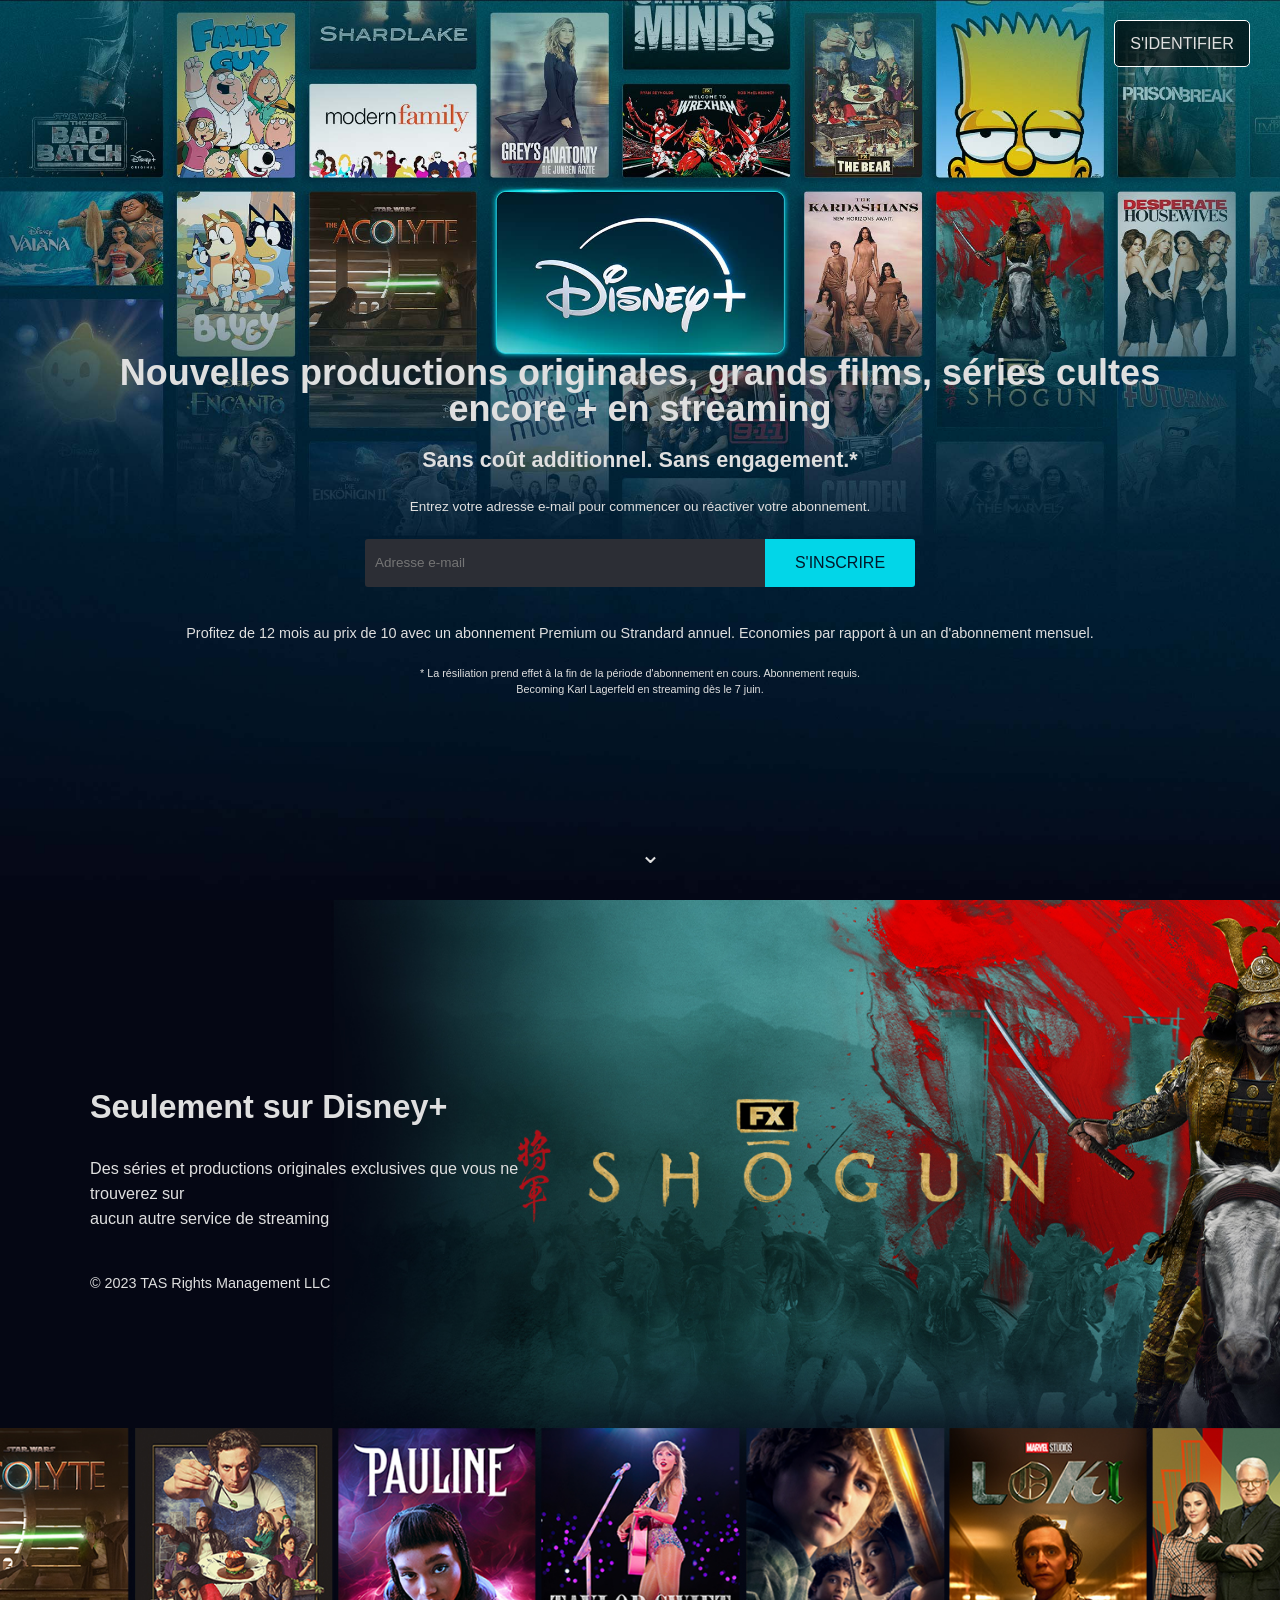
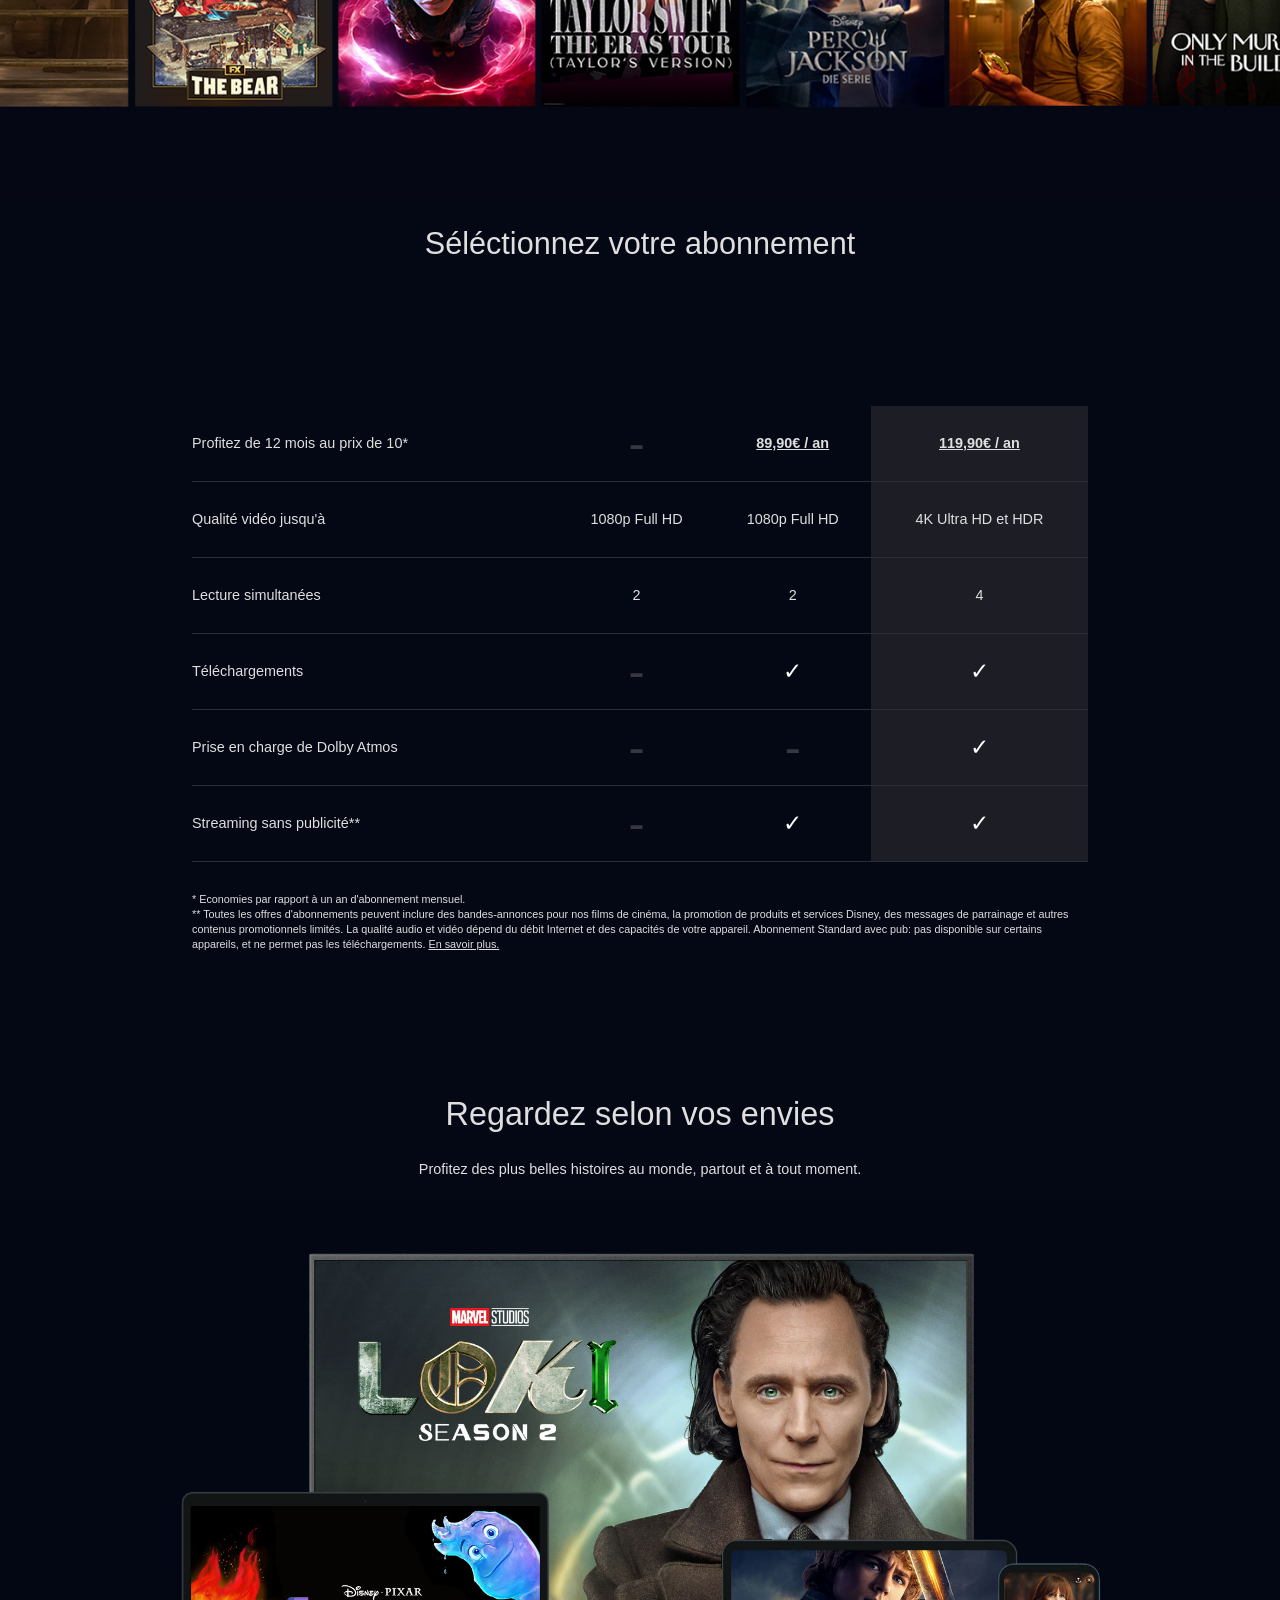
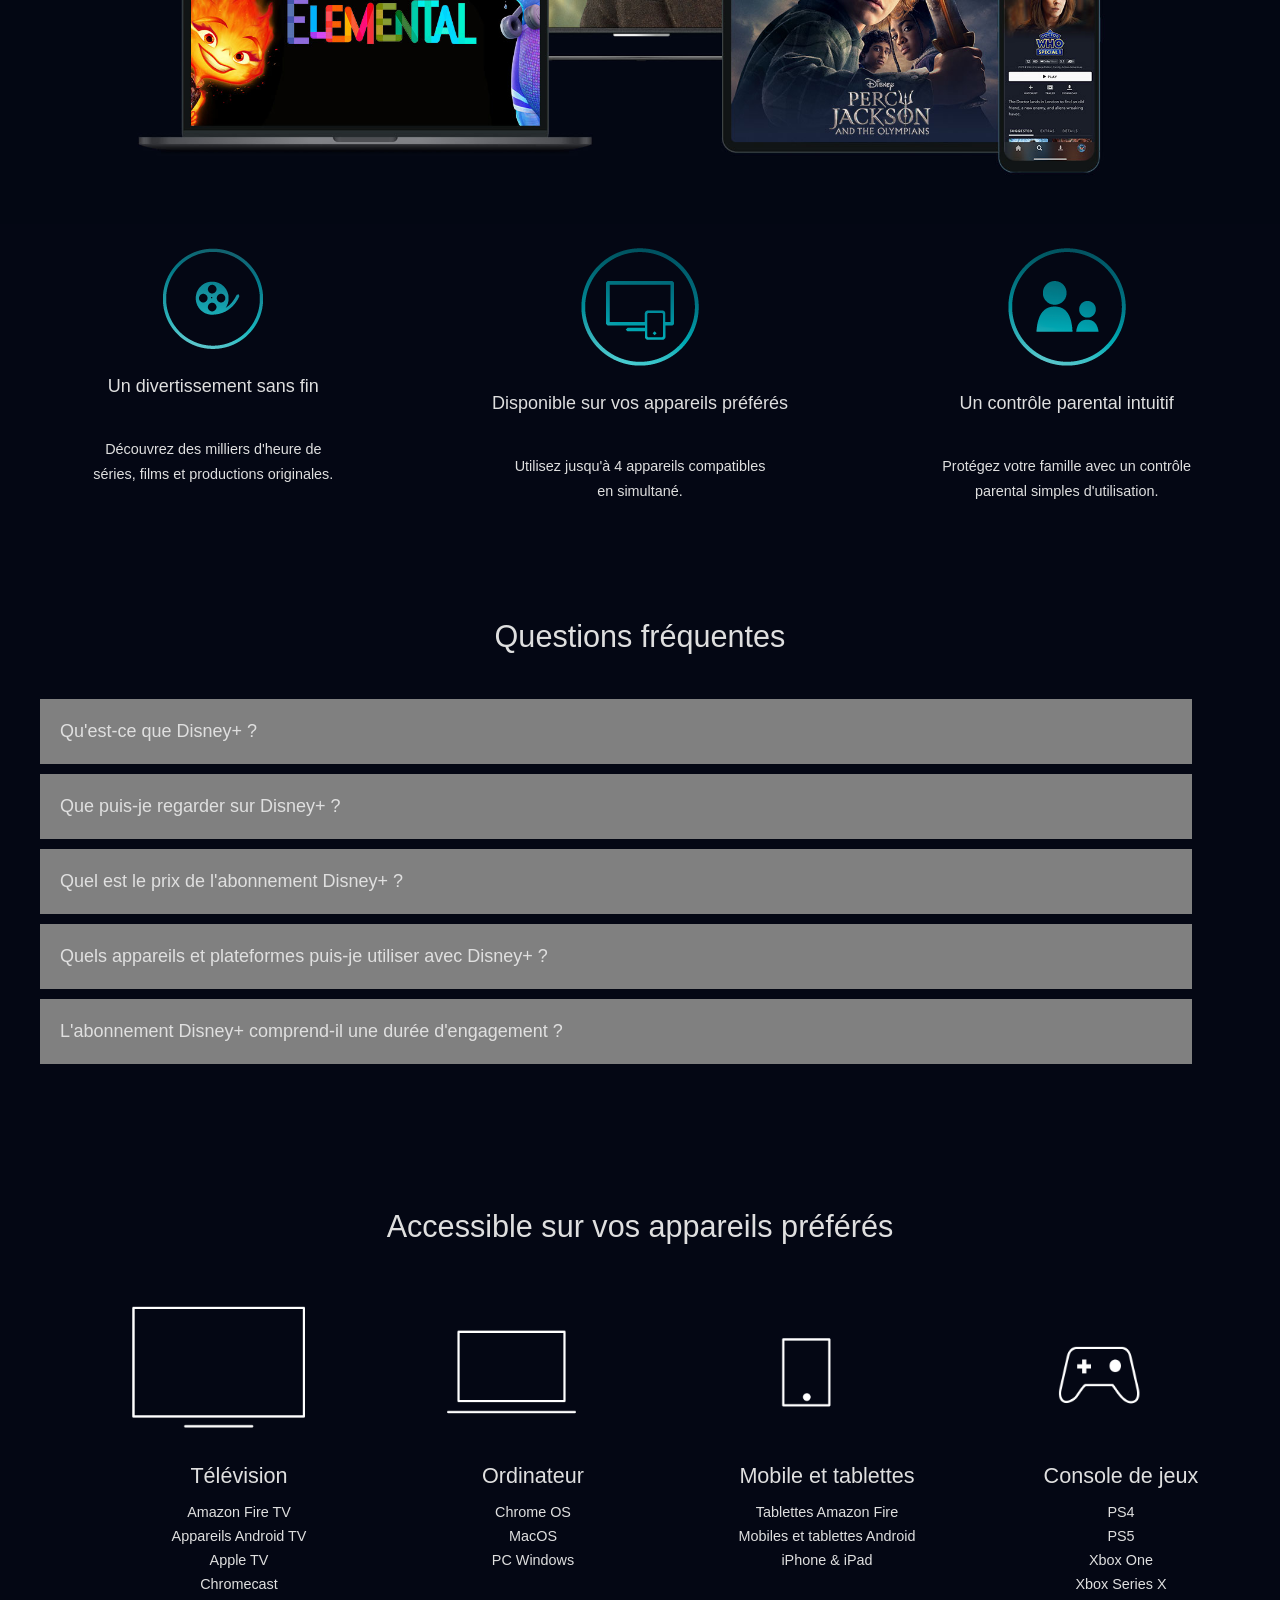
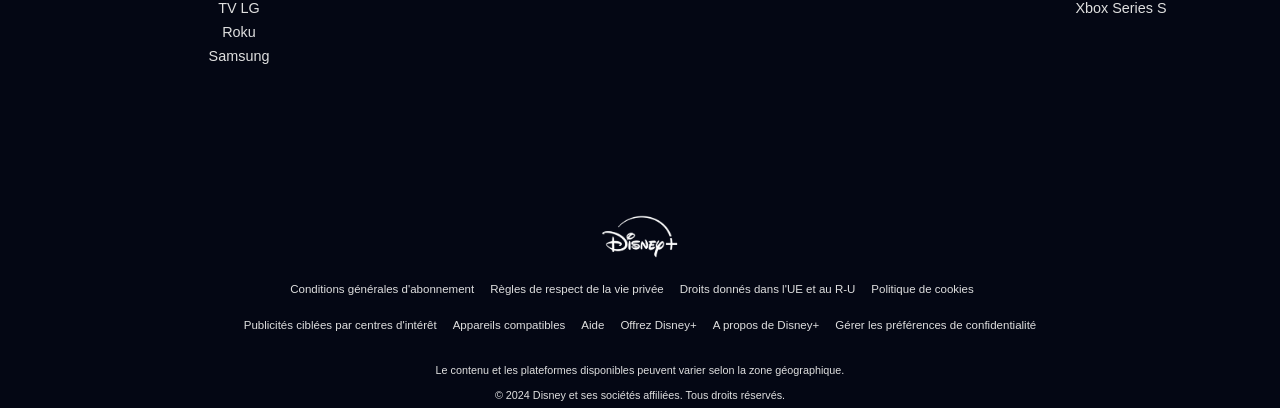
==== index.html @ 895b13a9 "fin de la page html et css , manque juste la faq" ====
<!DOCTYPE html>
<html lang="fr">

<head>
    <meta charset="UTF-8">
    <meta name="viewport" content="width=device-width, initial-scale=1.0">
    <link rel="stylesheet" href="./css/normalize.css">
    <link rel="stylesheet" href="./css/style.css">
    <link rel="icon" href="./img/favicon-v2.ico" type="image/x-icon">
    <title>Disney+</title>
</head>

<body>
    <section class="page_accueil">
        <header class="header_disney">
            <a href="https://www.disneyplus.com/identity/login/enter-email" class="btn_identification">S'IDENTIFIER</a>
        </header>
            <div class="texte_central">
                <h1>Nouvelles productions originales, grands films, séries cultes <br> encore + en streaming</h1>
                <p class="engagement">Sans coût additionnel. Sans engagement.*</p>
                <p class="instruction">Entrez votre adresse e-mail pour commencer ou réactiver votre abonnement.</p>
                <form class="formulaire">
                    <input type="email" name="champ_mail" id="id_mail" placeholder="Adresse e-mail" required>
                    <button type="submit" class="btn_incription">S'INSCRIRE</button>
                </form>
                <p class="offre">Profitez de 12 mois au prix de 10 avec un abonnement Premium ou Strandard annuel.
                    Economies
                    par
                    rapport à un an d'abonnement mensuel.</p>
                <div>
                    <p class="note_bas">* La résiliation prend effet à la fin de la période d'abonnement en cours.
                        Abonnement requis.</p>
                    <p class="note_bas">Becoming Karl Lagerfeld en streaming dès le 7 juin.</p>
                </div>
    
        <div class="fleche"><a href="#disney">⌄</a></div>
        </div>

    </section>

    <section class="section_disney" id="disney">
        <div class="div_disney">
            <h2>Seulement sur Disney+</h2>
            <p class="text_disney">Des séries et productions originales exclusives que vous ne trouverez sur <br>aucun autre
                service de
                streaming</p>
            <p class="copy">© 2023 TAS Rights Management LLC</p>
        </div>
    </section>
    <section class="abonnement">
        <div class="container_abonnement">
            <h3 class="titre_abonnement">Séléctionnez votre abonnement</h3>
            <div class="tableau_abonnement">
                <table>
                    <tbody>
                        <tr>
                            <th>Profitez de 12 mois au prix de 10*</th>
                            <td class="trait">-</td>
                            <td class="prix">89,90€ / an</td>
                            <td class="prix fin">119,90€ / an</td>
                        </tr>

                        <tr>
                            <th>Qualité vidéo jusqu'à</th>
                            <td>1080p Full HD</td>
                            <td>1080p Full HD</td>
                            <td class="fin">4K Ultra HD et HDR</td>
                        </tr>
                        <tr>
                            <th>Lecture simultanées</th>
                            <td>2</td>
                            <td>2</td>
                            <td class="fin">4</td>
                        </tr>
                        <tr>
                            <th>Téléchargements</th>
                            <td class="trait">-</td>
                            <td class="coche">✓</td>
                            <td class="coche fin">✓</td>
                        </tr>
                        <tr>
                            <th>Prise en charge de Dolby Atmos</th>
                            <td class="trait">-</td>
                            <td class="trait">-</td>
                            <td class="coche fin">✓</td>
                        </tr>
                        <tr>
                            <th>Streaming sans publicité**</th>
                            <td class="trait">-</td>
                            <td class="coche">✓</td>
                            <td class="coche fin">✓</td>
                        </tr>
                    </tbody>
                </table>
            </div>
            <div class="note_bas_tableau">
                <p>* Economies par rapport à un an d'abonnement mensuel.<br>** Toutes les offres d'abonnements peuvent inclure des bandes-annonces pour nos films de cinéma, la
                    promotion de produits et services Disney, des messages de parrainage et autres contenus
                    promotionnels limités. La qualité audio et vidéo dépend du débit Internet et des capacités de votre
                    appareil. Abonnement Standard avec pub: pas disponible sur certains appareils, et ne permet pas les
                    téléchargements. <a
                        href="https://help.disneyplus.com/?utm_source=disneyplus&utm_medium=web&utm_campaign=EMEA-comp-chart&utm_content=home-page">En
                        savoir plus.</a></p>
            </div>
        </div>
    </section>
    <section class="pub">
        <h2>Regardez selon vos envies</h2>
        <p>Profitez des plus belles histoires au monde, partout et à tout moment.</p>
        <div class="image_pub"><img src="./img/original.jpeg" alt="Photo Loki"></div>
        <div class="benef_ligne">
            <div class="benef_item">
                <img src="./img/logo-bobine-film.png" alt="logo bobine de film">
                <h3>Un divertissement sans fin</h3>
                <p>Découvrez des milliers d'heure de séries, films et productions originales.</p>
            </div>
            <div class="benef_item">
                <img src="./img/logo-ecran-couleur.png" alt="logo ecran">
                <h3>Disponible sur vos appareils préférés</h3>
                <p>Utilisez jusqu'à 4 appareils compatibles en simultané.</p>
            </div>
            <div class="benef_item">
                <img src="./img/original_9.png" alt="Logo contrôle parental">
                <h3>Un contrôle parental intuitif</h3>
                <p>Protégez votre famille avec un contrôle parental simples d'utilisation.</p>
            </div>
        </div>
    </section>
    <section class="faq">
        <h3>Questions fréquentes</h3>
        <div class="contenu_faq">
            <div>
                <p>Qu'est-ce que Disney+ ?</p>
            </div>
            <div>
                <p>Que puis-je regarder sur Disney+ ?</p>
            </div>
            <div>
                <p>Quel est le prix de l'abonnement Disney+ ?</p>
            </div>
            <div>
                <p>Quels appareils et plateformes puis-je utiliser avec Disney+ ?</p>
            </div>
            <div>
                <p>L'abonnement Disney+ comprend-il une durée d'engagement ?</p>
            </div>
        </div>
    </section>
    <section class="appareil">
        <h3>Accessible sur vos appareils préférés</h3>
        <div class="appareil_container">
            <div class="appareil_item">
                <img src="./img/logo-television.png" alt="Télévision" class="appareil_icon">
                <h3>Télévision</h3>
                <ul>
                    <li>Amazon Fire TV</li>
                    <li>Appareils Android TV</li>
                    <li>Apple TV</li>
                    <li>Chromecast</li>
                    <li>TV LG</li>
                    <li>Roku</li>
                    <li>Samsung</li>
                </ul>
            </div>
            <div class="appareil_item">
                <img src="./img/logo-ecran-ordinateur.png" alt="Ordinateur" class="appareil_icon">
                <h3>Ordinateur</h3>
                <ul>
                    <li>Chrome OS</li>
                    <li>MacOS</li>
                    <li>PC Windows</li>
                </ul>
            </div>
            <div class="appareil_item">
                <img src="./img/logo-tablet.png" alt="Mobile" class="appareil_icon">
                <h3>Mobile et tablettes</h3>
                <ul>
                    <li>Tablettes Amazon Fire</li>
                    <li>Mobiles et tablettes Android</li>
                    <li>iPhone & iPad</li>
                </ul>
            </div>
            <div class="appareil_item">
                <img src="./img/logo-manette.png" alt="Console" class="appareil_icon">
                <h3>Console de jeux</h3>
                <ul>
                    <li>PS4</li>
                    <li>PS5</li>
                    <li>Xbox One</li>
                    <li>Xbox Series X</li>
                    <li>Xbox Series S</li>
                </ul>
            </div>
        </div>
    </section>
    <footer>
        <div class="footer_container">
            <div class="footer_logo">
                <img src="./img/grand-logo-disney-plus.png" alt="logo Disney+" class="logo_disney_bas">
            </div>
            <div class="footer_liens">
                <ul>
                    <li> <a href="https://www.disneyplus.com/fr-fr/legal/conditions-g%C3%A9n%C3%A9rales-d'abonnement">Conditions
                            générales d'abonnement</a></li>
                    <li> <a href="https://www.disneyplus.com/fr-fr/legal/r%C3%A8gles-de-respect-de-la-vie-priv%C3%A9e">Règles
                            de respect de la vie privée</a></li>
                    <li>
                        <a href="https://www.disneyplus.com/fr-fr/legal/droits-donn%C3%A9es-dans-l'ue-et-au-r-u">Droits
                            donnés dans l'UE et au R-U </a>
                    </li>
                    <li> <a href="https://www.disneyplus.com/fr-fr/legal/politique-de-cookies">Politique de cookies</a>
                    </li>
                    <li></li>
                </ul>
                <ul>
                    <li><a href="#">Publicités ciblées par centres d'intérêt</a></li>
                    <li><a
                            href="https://help.disneyplus.com/article/disneyplus-devices-supported/?utm_source=disneyplus&utm_medium=web&utm_campaign=unauthenticated-site-footer&utm_content=supported-devices">Appareils
                            compatibles</a></li>
                    <li> <a
                            href="https://help.disneyplus.com/?utm_source=disneyplus&utm_medium=web&utm_campaign=unauthenticated-site-footer&utm_content=home-page">Aide</a>
                    </li>
                    <li> <a href="https://www.disneyplus.com/fr-fr/welcome/gift-subscription">Offrez Disney+</a></li>
                    <li><a
                            href="https://help.disneyplus.com/article/disneyplus-introduction?utm_source=disneyplus&utm_medium=web&utm_campaign=unauthenticated-site-footer&utm_content=introduction">A
                            propos de Disney+</a></li>
                    <li><a href="https://www.disneyplus.com/fr-fr">Gérer les préférences de confidentialité</a></li>
                </ul>
            </div>
            <div class="copyright">
                <p>Le contenu et les plateformes disponibles peuvent varier selon la zone géographique.</p>
                <p>© 2024 Disney et ses sociétés affiliées. Tous droits réservés.</p>
            </div>
        </div>
    </footer>
</body>

</html>
---- css/style.css ----
* {
  font-family: Inspire, sans-serif;
  font-style: normal;
  font-weight: 400;
  color: rgb(223, 223, 223);
  font-size: 18px;
  line-height: 25px;
  
}
*, *::before, *::after {
  box-sizing: border-box;
}

html,
body {
  width: 100%;
  overflow-x: hidden;
}

body {
  background-color: #040714 ;
  margin: 0;
}

.header_disney {
  display: flex;
  justify-content: flex-end;
  padding: 20px 30px;
}
#id_mail {
  padding: 10px;
  height: 48px;
  width: 400px;
  border: none;
  border-radius: 3px 0 0 3px;
  font-size: 0.75em;
  background-color: #2c2e35;
  margin: 0;
}

.btn_identification {
  text-decoration: none;
  background-color: #040404ac;
  display: inline-block;
  padding: 10px 15px;
  border: 1px solid white;
  border-radius: 5px;
  font-size: 0.9em;
}

.page_accueil {
  background-image: url(../img/original_2.jpeg);
  background-size: cover;
  background-repeat: no-repeat;
  background-position: center;
  min-height: 100vh;
  position: relative;
  background-color: rgba(0, 0, 0, 0.4);
  display: flex;
  flex-direction: column;
}

.texte_central {
  display: flex;
  flex-direction: column;
  justify-content: center;
  align-items: center;
  text-align: center;
  padding: 0 20px;
  margin-top: 70px;
  flex: 1;
  
}
.texte_central h1 {
  font-size: 2em;
  font-weight: 600;
  line-height: 1em;
  margin: 0;
}
.engagement {
  font-size: 1.2em;
  margin-top: 20px;
  font-weight: 600;
}
.instruction {
  font-size: 0.75em;
  font-weight: 200;
  margin: 0;
  padding: 0;
}

.formulaire {
  display: flex;
  flex-direction: row;
  gap: 0;
  justify-content: center;
  align-items: stretch;
  flex-wrap: nowrap;
  width: min(92%, 640px);
  margin: 20px auto;

}
#id_mail {
  padding: 10px;
  height: 48px;
  width: 100%;
  max-width: 400px;
  min-width: 0;
  flex: 1 1 auto;
  border: none;
  border-radius: 3px 0 0 3px;
  font-size: 0.75em;
  background-color: #2c2e35;
  margin: 0;
}

.btn_incription {
  background-color: #02d6e8;
  border: none;
  font-size: 16px;
  color: #02172a;
  padding: 8px 30px;
  white-space: nowrap;
  font-weight: 450;
  border-radius: 0 3px 3px 0;
  margin: 0;
  cursor: pointer;
}

@media (max-width: 768px) {
  .formulaire {
    flex-direction: column;
    gap: 10px;
    width: min(92%, 460px);
  }

  #id_mail {
    max-width: none;
    box-sizing: border-box;
    border-radius: 3px;
    height: auto;
  }

  .btn_incription {
    width: 100%;
    border-radius: 3px;
    padding: 10px 16px;
  }
}

.offre{
    font-size: 0.8em;
    font-weight: 200;
}

.note_bas{
    font-size: 0.6em;
    line-height: 0.4em;
    font-weight: 100;
}

.fleche{
  position: absolute;
  left: 50%;
  bottom: 30px;
}



.fleche a{
    font-size: 1.4em;
    text-decoration: none;
}

.fleche:hover {
    animation: bounce 3s infinite;
}
@keyframes bounce {
  0%, 100% {
    transform: translateY(0);
  }
  50% {
    transform: translateY(10px);
  }
}

.section_disney {
  background-image: url(../img/original_4.jpeg);
  background-size: cover;
  background-repeat: no-repeat;
  background-position: center;
  min-height: 100vh;
  position: relative;
  display: flex;
  align-items: center;
}
.section_disney h2 {
  text-align: left;
  margin: 0;
  font-size: 1.8em;
  line-height: 1.1;
  font-weight: bold;
  margin-bottom: 30px;
}
.text_disney {
  font-size: 0.9em;
  font-weight: 100;
  margin: 0;
  padding: 0;
}
.copy {
  font-size: 0.8em;
  font-weight: 100;
  margin-top: 40px;
}
.div_disney {
  max-width: 600px;
  padding: 0 50px;
  transform: translate(40px, -150px);

}

.titre_abonnement {
  text-align: center;
  font-size: 1.7em;
  margin-bottom: 150px;
}

table, td {
  border-bottom: 1px solid #2c2e35;
  border-collapse: collapse;
  
  text-align: center;
  font-weight: 200;
  font-size: 0.8em;
  margin: 0 auto;
  
}
th{
  border-bottom: 1px solid #2c2e35;
  border-collapse: collapse;
  font-weight: 200;
  font-size: 0.8em;
  text-align: left;
  
}

table, tbody, td, th{
  padding: 25px 0px;
}

table{
  width: 70%;
}
.fin{
  background-color: #292a2ea9;
}
.prix{
  font-weight: bold;
  text-decoration: underline;
}

.trait{
  font-size: 2.7em;
  color: #37383f;
}
.coche{
  font-size: 1.3em;
  color: #ffffff;
}

.note_bas_tableau{
  text-align: left;
  width: 70%;
  margin: 0 auto;
  margin-bottom: 150px;
  
}
.note_bas_tableau p{
  font-size: 0.6em;
  font-weight: 100;
  line-height: 1.4em;
  margin: 0;
  padding: 0;
  margin-top: 30px;
}
.note_bas_tableau p + p {
  margin-top: 8px;
}
.note_bas_tableau p a {
  font-size: 1em;
  line-height: inherit;
  font-weight: inherit;
}


.pub{
  align-items: center;
  text-align: center;
  margin-bottom: 100px;
}
.pub h2{
  font-size: 1.8em;
  margin-bottom: 10px;
}
.pub p{
  font-size: 0.8em;
  font-weight: 100;
  margin: 0;
  padding: 20px;
}
.image_pub {
  display: flex;
  justify-content: center;
  align-items: center;
}

.image_pub img {
  margin: 0 auto;
  height: auto;
  width: 100%;
  max-width: 1300px;
}

.benef_ligne {
  display: flex;
  flex-direction: row;
  justify-content: space-around;
  align-items: flex-start;
  flex-wrap: wrap;
  height: auto;
  padding-top: 24px;

}
.benef_item {
  text-align: center;
  width: 300px;
}

.faq{
  margin-bottom: 150px;
}

.faq h3 {
  text-align: center;
  font-size: 1.7em;
  font-weight: 400;
  margin-bottom: 50px;
}

.contenu_faq p{
  background-color: Grey;
  padding: 20px;
  margin : 0 0 10px 40px;
  width: 90%;
}

.appareil{
  margin-bottom: 150px;
}

.appareil  h3{
  text-align: center;
  font-size: 1.7em;
  font-weight: 400;
  margin-bottom: 50px;
}

.appareil ul {
  list-style: none;
  margin: 0;
  padding: 0;
  width: 100%;
}

.appareil li {
  text-align: center;
  font-size: 0.8em;
  margin-left: 80px;
  margin-bottom: -5px;
  font-weight: 100;
  
}

.appareil_item {
  display: flex;
  flex-direction: column;
  align-items: center;
  text-align: center;
}

.appareil_item h3 {
  text-align: center;
  margin-left: 80px;
  margin-bottom: 12px;
  margin-top: 0;
  font-size: 1.2em;
}

.appareil_item ul {
  width: auto;
  margin: 0 auto;
  display: flex;
  flex-direction: column;
  align-items: center;
  gap: 4px;
}

.appareil_container {
  display: grid;
  grid-template-columns: repeat(auto-fit, minmax(220px, 1fr));
  gap: 24px;
  width: 90%;
  max-width: 1200px;
  margin: 0 auto;
}

.appareil_icon {
  width: clamp(250px, 24vw, 370px);
  height: auto;
  margin: 0 auto 20px;
}






.logo_disney_bas {
  width: 120px;
}

.footer_logo {
  text-align: center;
}

.footer_logo img {
  width: 80px;
}
.footer_liens ul {
  list-style: none;
  display: flex;
  flex-wrap: nowrap;
  justify-content: center;
  gap: 16px;
  margin: 10px auto;
  padding: 0;
  
}

.footer_liens li , .footer_liens a {
  font-size: 0.8em;
  font-weight: 100;
}

.footer_liens a {
  text-decoration: none;
}

.copyright{
  margin-top: 20px;
}

.copyright p{
  text-align: center;
  font-size: 0.6em;
  font-weight: 100;
  margin: 0;
  
}

@media (min-width: 769px) and (max-width: 1024px) {
  .footer_liens ul {
    flex-wrap: wrap;
    overflow-x: hidden;
    justify-content: center;
  }

  .footer_liens li {
    white-space: normal;
  }
}








@media (max-width: 768px) {
  .appareil_container {
    grid-template-columns: repeat(2, minmax(0, 1fr));
  }

  .appareil_icon {
    width: clamp(140px, 28vw, 210px);
  }

  .appareil li, .appareil_item h3  {
    margin-left: 0px;
  }

  .footer_liens ul {
    flex-wrap: wrap;
    overflow-x: hidden;
    justify-content: center;
  }

  .footer_liens li {
    white-space: normal;
  }
}
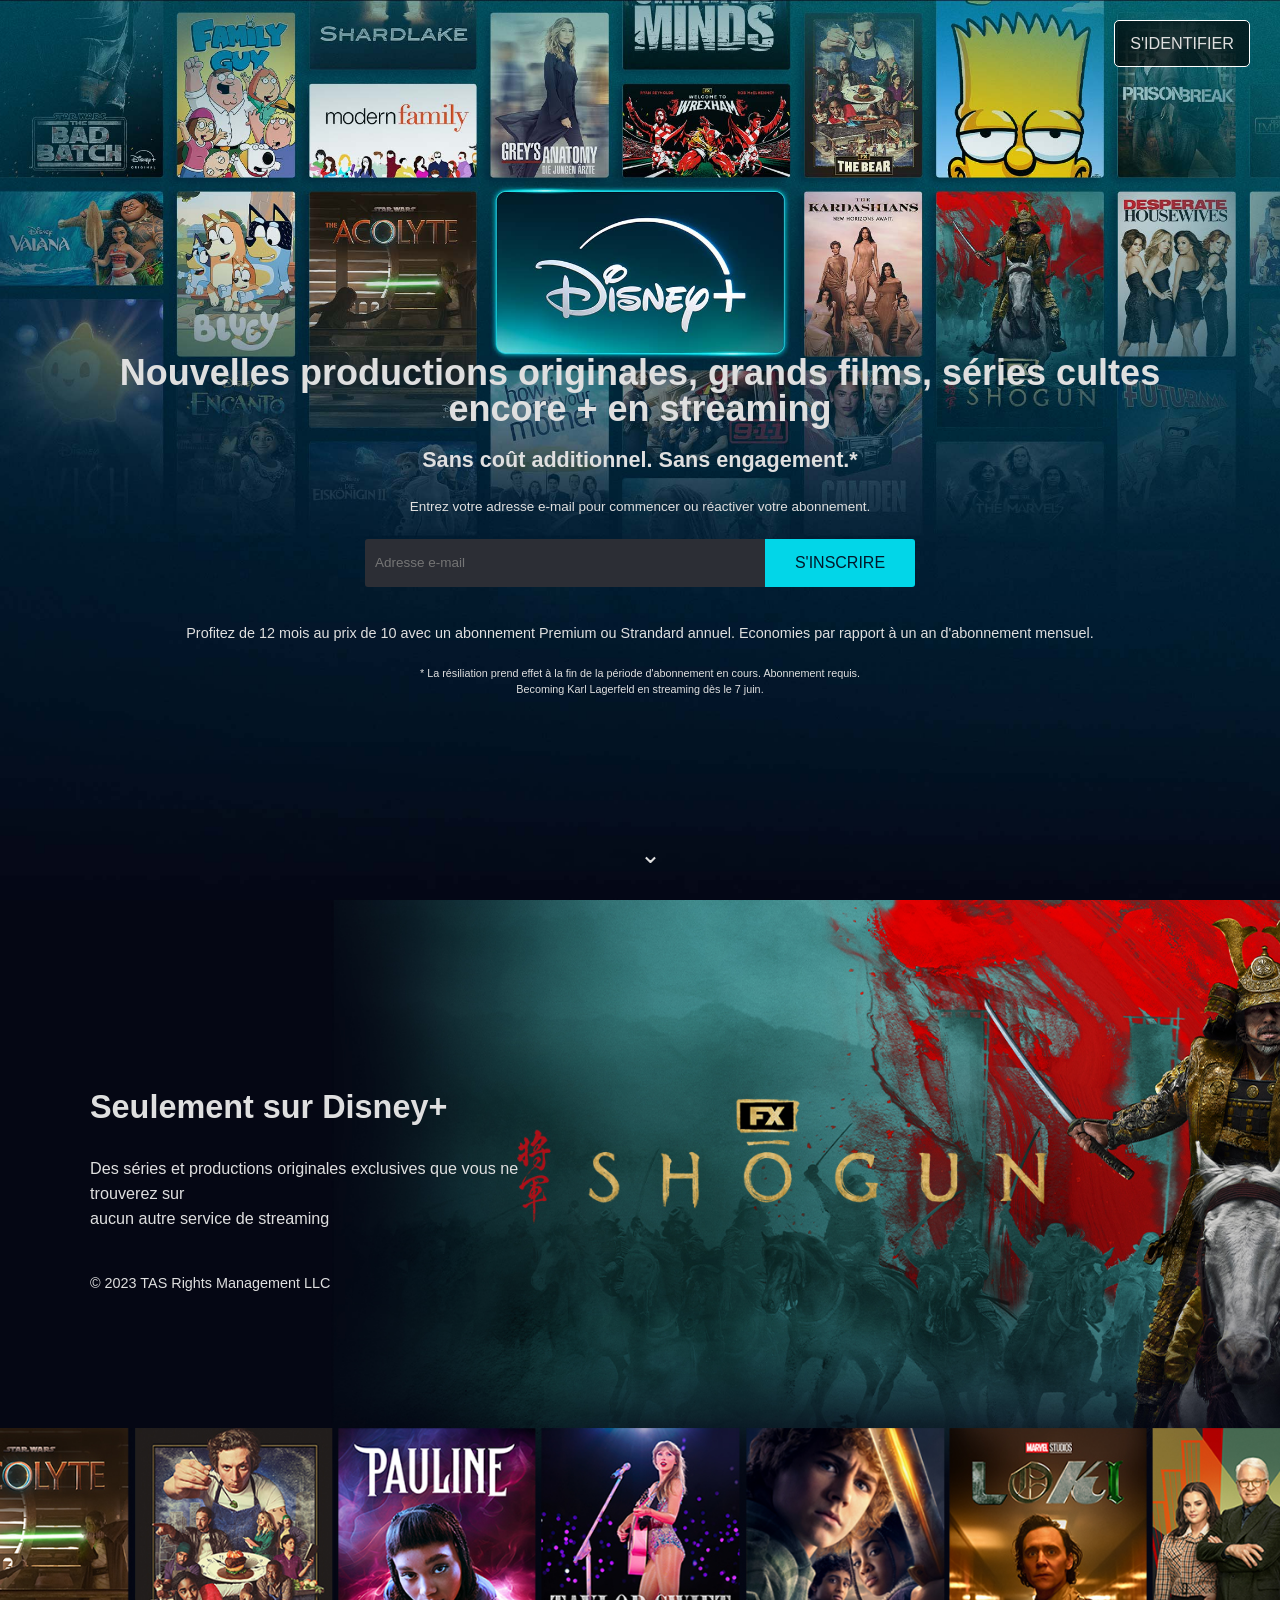
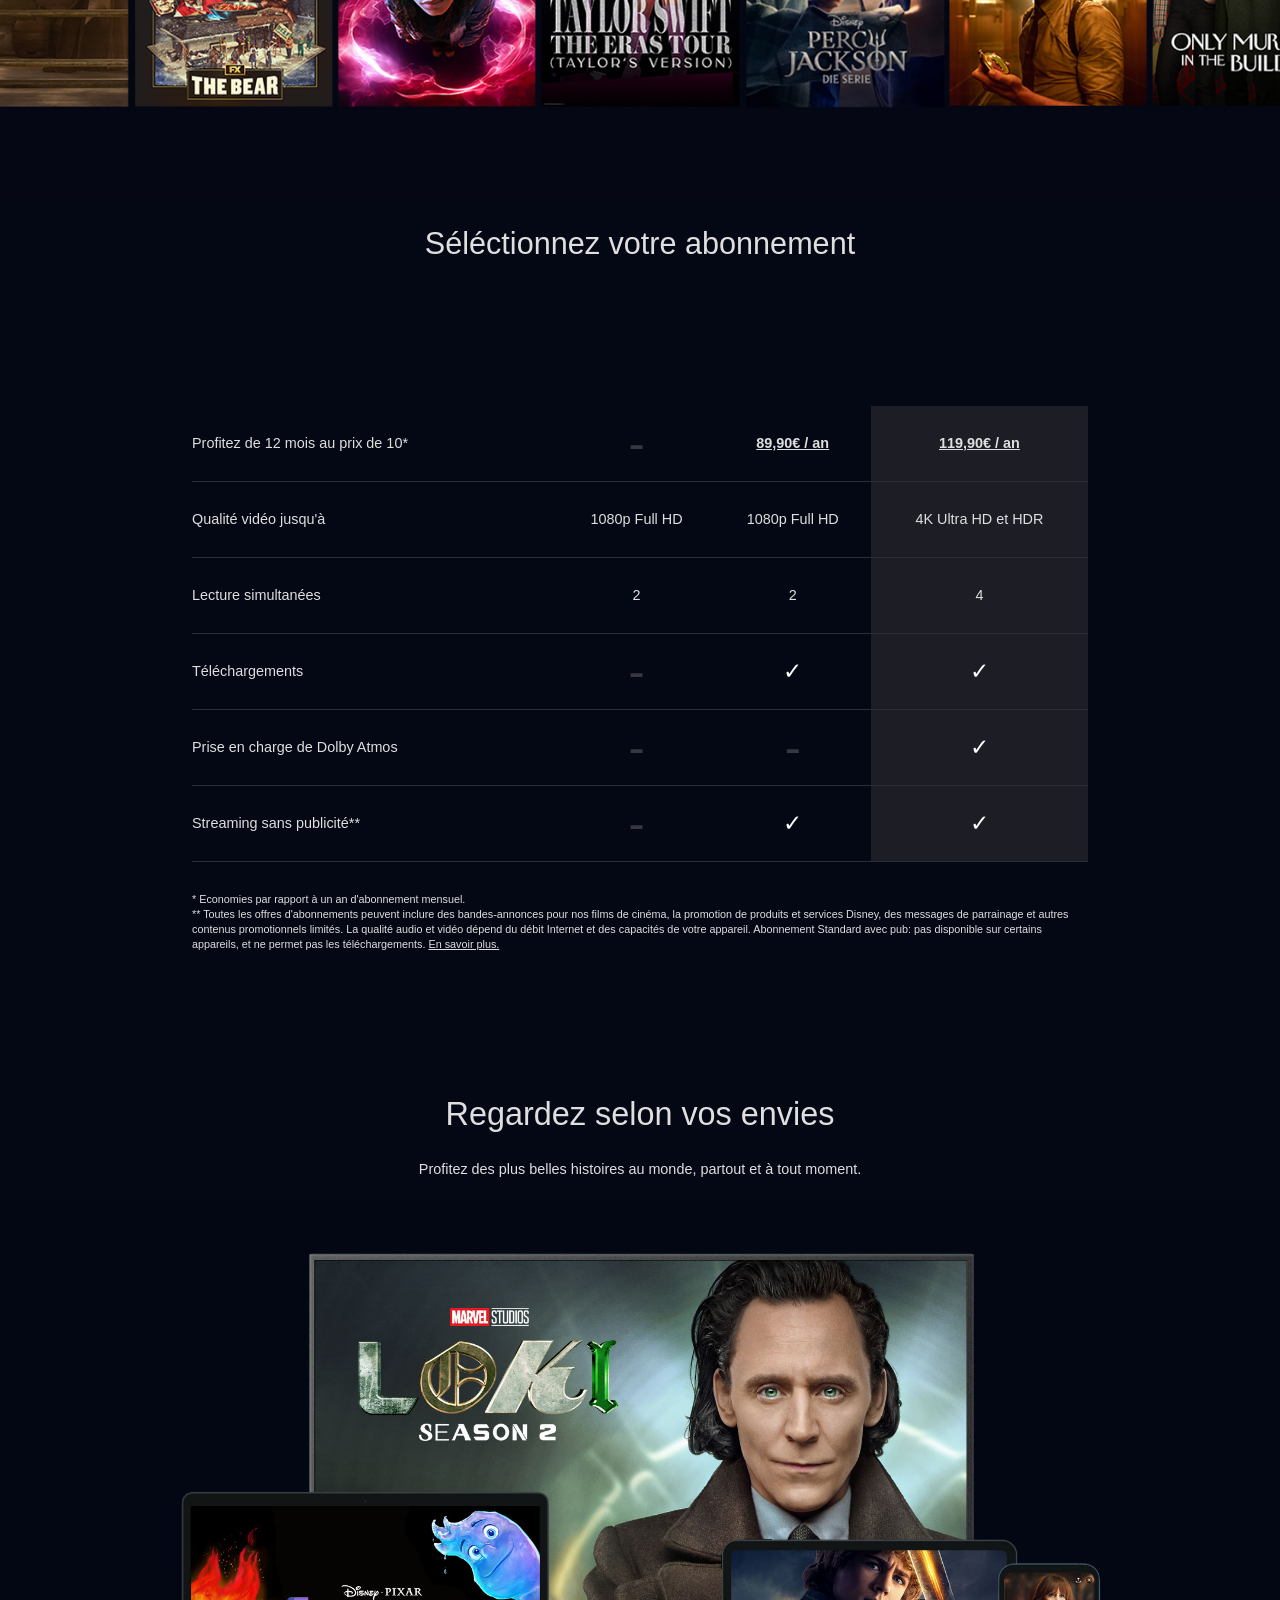
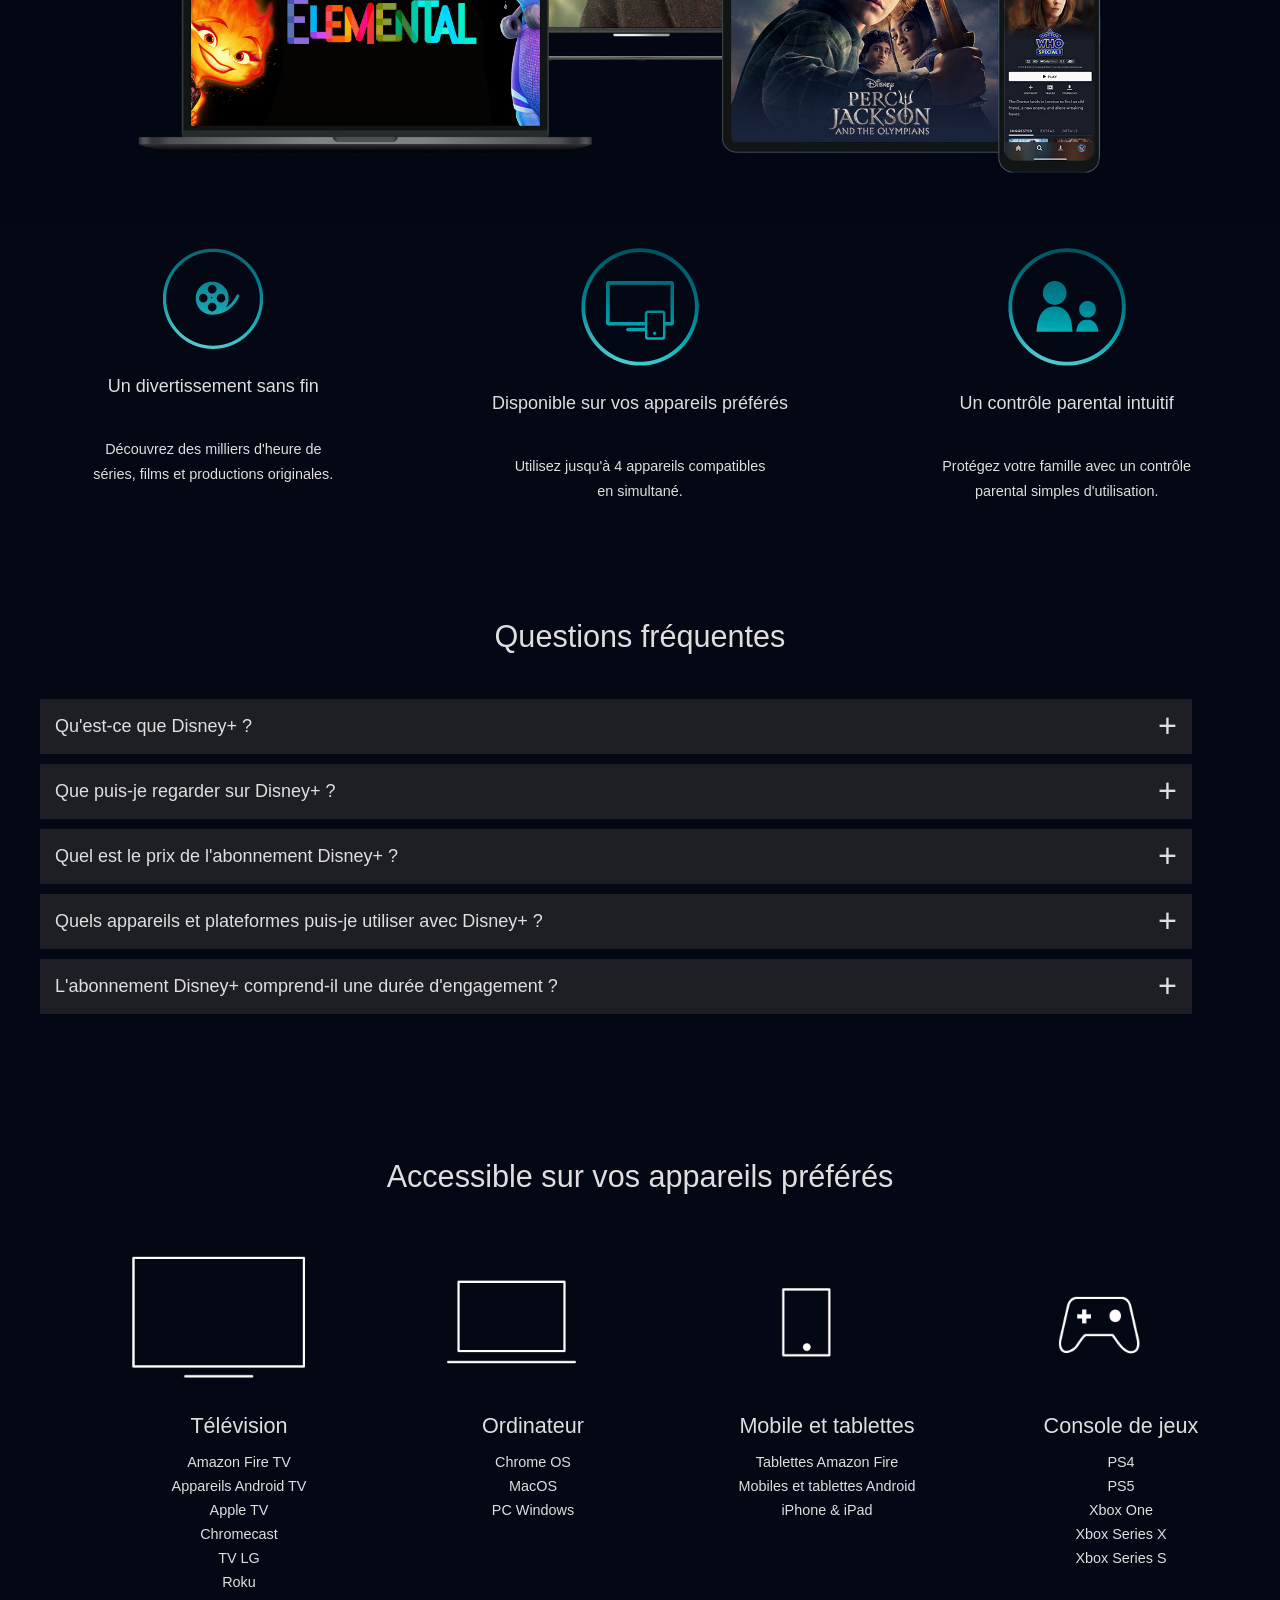
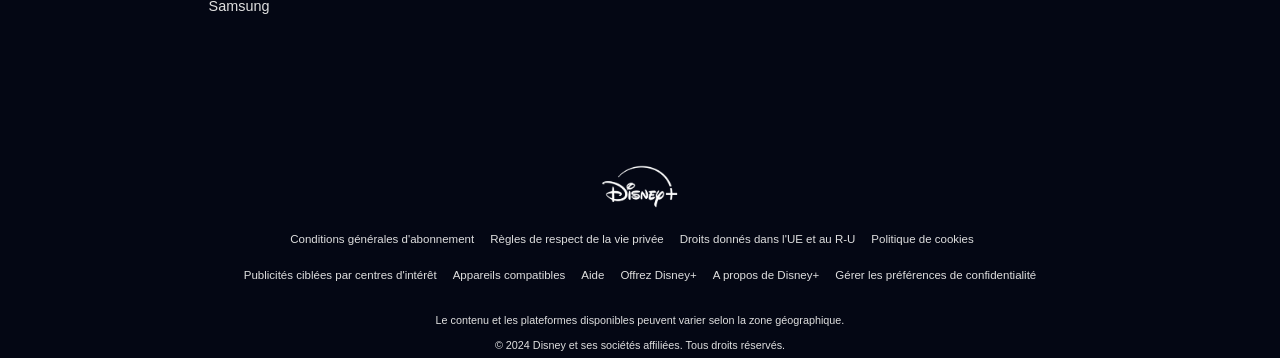
==== commit 25d99cc0: "fin de la page pour pc avec ajout de js pour le menu de la faq" ====
--- a/index.html
+++ b/index.html
@@ -15,25 +15,25 @@
         <header class="header_disney">
             <a href="https://www.disneyplus.com/identity/login/enter-email" class="btn_identification">S'IDENTIFIER</a>
         </header>
-            <div class="texte_central">
-                <h1>Nouvelles productions originales, grands films, séries cultes <br> encore + en streaming</h1>
-                <p class="engagement">Sans coût additionnel. Sans engagement.*</p>
-                <p class="instruction">Entrez votre adresse e-mail pour commencer ou réactiver votre abonnement.</p>
-                <form class="formulaire">
-                    <input type="email" name="champ_mail" id="id_mail" placeholder="Adresse e-mail" required>
-                    <button type="submit" class="btn_incription">S'INSCRIRE</button>
-                </form>
-                <p class="offre">Profitez de 12 mois au prix de 10 avec un abonnement Premium ou Strandard annuel.
-                    Economies
-                    par
-                    rapport à un an d'abonnement mensuel.</p>
-                <div>
-                    <p class="note_bas">* La résiliation prend effet à la fin de la période d'abonnement en cours.
-                        Abonnement requis.</p>
-                    <p class="note_bas">Becoming Karl Lagerfeld en streaming dès le 7 juin.</p>
-                </div>
-    
-        <div class="fleche"><a href="#disney">⌄</a></div>
+        <div class="texte_central">
+            <h1>Nouvelles productions originales, grands films, séries cultes <br> encore + en streaming</h1>
+            <p class="engagement">Sans coût additionnel. Sans engagement.*</p>
+            <p class="instruction">Entrez votre adresse e-mail pour commencer ou réactiver votre abonnement.</p>
+            <form class="formulaire">
+                <input type="email" name="champ_mail" id="id_mail" placeholder="Adresse e-mail" required>
+                <button type="submit" class="btn_incription">S'INSCRIRE</button>
+            </form>
+            <p class="offre">Profitez de 12 mois au prix de 10 avec un abonnement Premium ou Strandard annuel.
+                Economies
+                par
+                rapport à un an d'abonnement mensuel.</p>
+            <div>
+                <p class="note_bas">* La résiliation prend effet à la fin de la période d'abonnement en cours.
+                    Abonnement requis.</p>
+                <p class="note_bas">Becoming Karl Lagerfeld en streaming dès le 7 juin.</p>
+            </div>
+
+            <div class="fleche"><a href="#disney">⌄</a></div>
         </div>
 
     </section>
@@ -41,7 +41,8 @@
     <section class="section_disney" id="disney">
         <div class="div_disney">
             <h2>Seulement sur Disney+</h2>
-            <p class="text_disney">Des séries et productions originales exclusives que vous ne trouverez sur <br>aucun autre
+            <p class="text_disney">Des séries et productions originales exclusives que vous ne trouverez sur <br>aucun
+                autre
                 service de
                 streaming</p>
             <p class="copy">© 2023 TAS Rights Management LLC</p>
@@ -94,7 +95,8 @@
                 </table>
             </div>
             <div class="note_bas_tableau">
-                <p>* Economies par rapport à un an d'abonnement mensuel.<br>** Toutes les offres d'abonnements peuvent inclure des bandes-annonces pour nos films de cinéma, la
+                <p>* Economies par rapport à un an d'abonnement mensuel.<br>** Toutes les offres d'abonnements peuvent
+                    inclure des bandes-annonces pour nos films de cinéma, la
                     promotion de produits et services Disney, des messages de parrainage et autres contenus
                     promotionnels limités. La qualité audio et vidéo dépend du débit Internet et des capacités de votre
                     appareil. Abonnement Standard avec pub: pas disponible sur certains appareils, et ne permet pas les
@@ -129,20 +131,91 @@
     <section class="faq">
         <h3>Questions fréquentes</h3>
         <div class="contenu_faq">
-            <div>
-                <p>Qu'est-ce que Disney+ ?</p>
-            </div>
-            <div>
-                <p>Que puis-je regarder sur Disney+ ?</p>
-            </div>
-            <div>
-                <p>Quel est le prix de l'abonnement Disney+ ?</p>
-            </div>
-            <div>
-                <p>Quels appareils et plateformes puis-je utiliser avec Disney+ ?</p>
-            </div>
-            <div>
-                <p>L'abonnement Disney+ comprend-il une durée d'engagement ?</p>
+            <div class="faq_item">
+                <p class="faq_question">Qu'est-ce que Disney+ ?<span class="icon">+</span></p>
+                <div class="faq_reponse">
+                    <p>Disney+ est la destination des univers Disney,Pixar,Marvel,Star Wars,National
+                        Geographic,Star et encore +.</p>
+                </div>
+            </div>
+            <div class="faq_item">
+                <p class="faq_question">Que puis-je regarder sur Disney+ ? <span class="icon">+</span></p>
+                <div class="faq_reponse">
+                    <p>Disney+ vous offre une collection d'histoires qui ne cesse de s'agrandir :</p>
+                    <ul>
+                        <li>Des séries et des films originaux exclusifs</li>
+                        <li>Des classiques intemporels aux succès récents réalisés par Walt Disney Animation Studios
+                        </li>
+                        <li>Toujours plus de divertissement avec des comédies, des drames, des histoires inspirées de
+                            faits
+                            réels et tant d'autres contenus</li>
+                        <li>Des histoires émouvantes et pour tous les âges animées par les talentueux artistes de Pixar
+                        </li>
+                        <li>Toute la sage Star Wars et une grande partie de l'univers cinématographique Marvel</li>
+                        <li>Des documentaires National Geographic, sans oublier des productions spéciales et bien plus
+                            encore</li>
+                    </ul>
+                </div>
+            </div>
+            <div class="faq_item">
+                <p class="faq_question">Quel est le prix de l'abonnement Disney+ ? <span class="icon">+</span></p>
+                <div class="faq_reponse">
+                    <p>Vous pouvez choisir parmi trois niveaux d'abonnement à Disney+:</p>
+                    <ul>
+                        <li>Premium (11,99 €/mois ou 119,90 €/an): Résolution jusqu'à 4K Ultra HD et HDR. 4 lectures
+                            simultanées. Téléchargements pour lecture hors ligne jusqu'à 10 appareils. Son Dolby Atmos
+                            sur
+                            les
+                            contenus compatibles. Sans publicité.</li>
+                        <li>Standard (8,99 €/mois ou 89,90 €/an): Résolution jusqu'à 1080p Full HD. 2 lectures
+                            simultanées.
+                            Téléchargements pour lecture hors ligne jusqu'à 10 appareils. Son surround 5.1 sur les
+                            contenus
+                            compatibles. Sans publicité.</li>
+                        <li>Standard avec pub (5,99 €/mois): Résolution jusqu'à 1080p Full HD. 2 lectures simultanées.
+                            Son
+                            surround 5.1 sur les contenus compatibles.</li>
+                    </ul>
+                    <p>À la fin de votre période d'abonnement, votre abonnement sera renouvelé automatiquement pour la
+                        même
+                        période au tarif Premium alors en vigueur (actuellement ceux indiqués ci-dessus), sauf si vous
+                        le
+                        résiliez avant ou si vous sélectionnez une autre offre. <br><br>Vous pouvez également offrir un
+                        an de Disney+ à un ami ou un membre de votre famille en cliquant
+                        ici.</p>
+                    <p class="disclaimer">Toutes les offres d'abonnements peuvent inclure des bandes-annonces pour nos
+                        films de cinéma, la promotion de produits et services Disney, des messages de parrainage et
+                        autres contenus promotionnels limités. La qualité audio et vidéo dépend du débit Internet et des
+                        capacités de votre appareil.
+                        Abonnement Standard avec pub: pas disponible sur certains appareils, et ne permet pas les
+                        téléchargements. En savoir plus.</p>
+                </div>
+            </div>
+            <div class="faq_item">
+                <p class="faq_question">Quels appareils et plateformes puis-je utiliser avec Disney+ ? <span
+                        class="icon">+</span></p>
+                <div class="faq_reponse">
+                    <p>Disney+ est accessible sur mobiles, navigateurs Web, consoles de jeux, décodeurs TV et TV
+                        connectées. Cliquez ici pour retrouver la liste complète des appareils compatibles.</p>
+                </div>
+            </div>
+            <div class="faq_item">
+                <p class="faq_question">L'abonnement Disney+ comprend-il une durée d'engagement ? <span
+                        class="icon">+</span></p>
+                <div class="faq_reponse">
+                    <p>Disney+ est sans engagement et vous pouvez annuler votre abonnement quand vous le souhaitez.
+                        L'annulation sera effective à la fin de la période pour laquelle vous avez payé. Pour vous
+                        désabonner, suivez ces 6 étapes:</p>
+                    <ol>
+                        <li>Identifiez-vous sur www.DisneyPlus.com</li>
+                        <li>Sélectionnez votre profil</li>
+                        <li>Sélectionnez Compte</li>
+                        <li>Sélectionnez votre abonnement</li>
+                        <li>Sélectionnez Résilier l'abonnement</li>
+                        <li>Sélectionnez Continuer pour résilier</li>
+                    </ol>
+                    <p>Pour plus d'informations, cliquez ici.</p>
+                </div>
             </div>
         </div>
     </section>
@@ -233,6 +306,7 @@
             </div>
         </div>
     </footer>
+    <script src="./js/faq.js"></script>
 </body>
 
 </html>
--- a/css/style.css
+++ b/css/style.css
@@ -348,11 +348,75 @@
   margin-bottom: 50px;
 }
 
-.contenu_faq p{
-  background-color: Grey;
-  padding: 20px;
+.contenu_faq .faq_item {
+  background-color: #1e1f24;
   margin : 0 0 10px 40px;
   width: 90%;
+}
+
+.contenu_faq p{
+  padding: 15px;
+  margin: 0;
+  display: flex;
+  justify-content: space-between;
+  align-items: center;
+}
+
+.contenu_faq .faq_question {
+  cursor: pointer;
+}
+
+.contenu_faq .faq_reponse {
+  display: none;
+  margin-top: 0;
+  padding-top: 0px;
+  line-height: 1.5;
+  background-color: transparent;
+  padding-bottom: 10px;
+}
+.contenu_faq .faq_reponse p{
+  font-size: 0.85em;
+  margin: 0;
+  padding: 5 20px;
+}
+
+.faq_question{
+  font-weight: 500;
+}
+
+.contenu_faq .faq_reponse li{
+  font-size: 0.85em;
+  padding: 5px;
+  margin-left: 30px;
+}
+
+.contenu_faq .faq_reponse .disclaimer {
+  font-size: 0.60em;
+  line-height: 1.45;
+}
+
+.contenu_faq .faq_reponse ul{
+  margin: auto;
+}
+
+.contenu_faq .faq_item.active .faq_reponse {
+  display: block;
+}
+
+.contenu_faq .faq_item.active .faq_question {
+  padding-bottom: 8px;
+}
+
+.contenu_faq .icon {
+  margin-left: 16px;
+  font-size: 1.8em;
+}
+
+.contenu_faq .faq_item.active .icon {
+  font-size: 1.9em;
+  line-height: 1;
+  display: inline-block;
+  transform: scaleX(1.6);
 }
 
 .appareil{
@@ -469,6 +533,8 @@
   
 }
 
+
+
 @media (min-width: 769px) and (max-width: 1024px) {
   .footer_liens ul {
     flex-wrap: wrap;
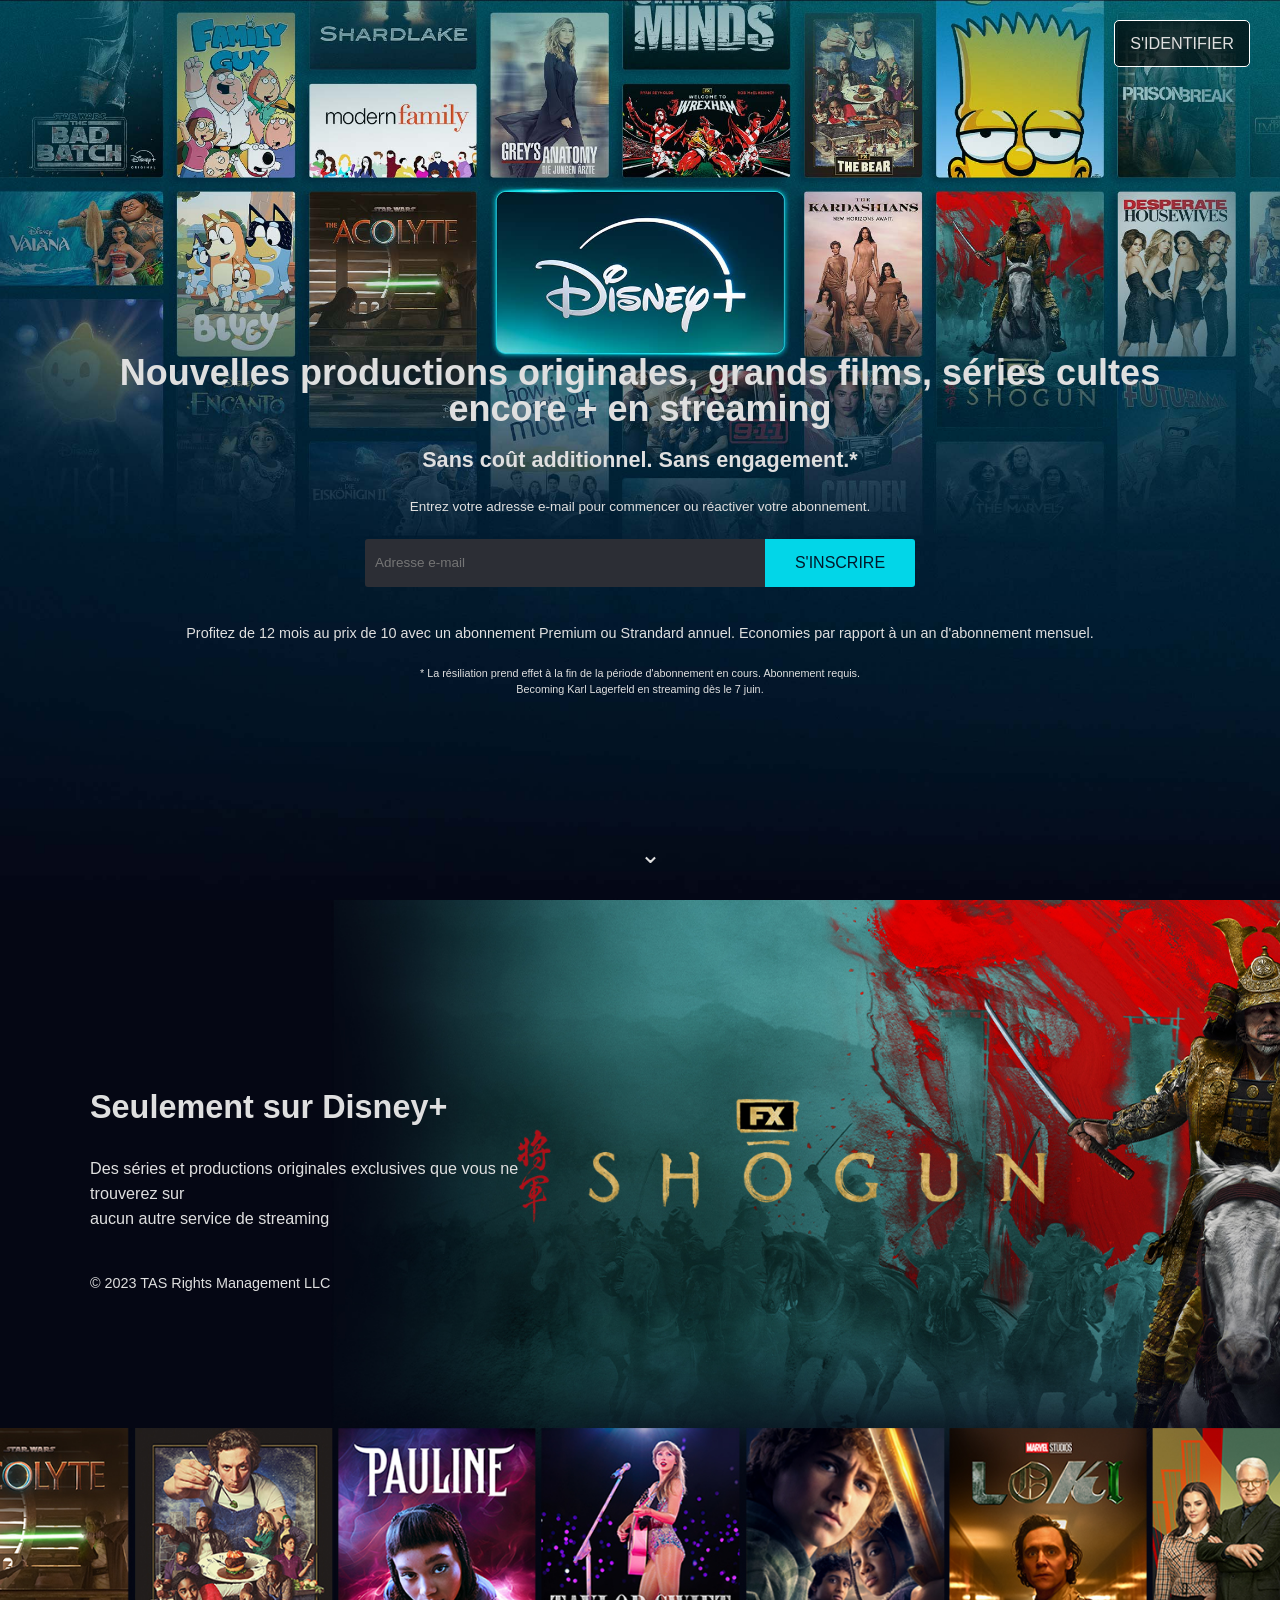
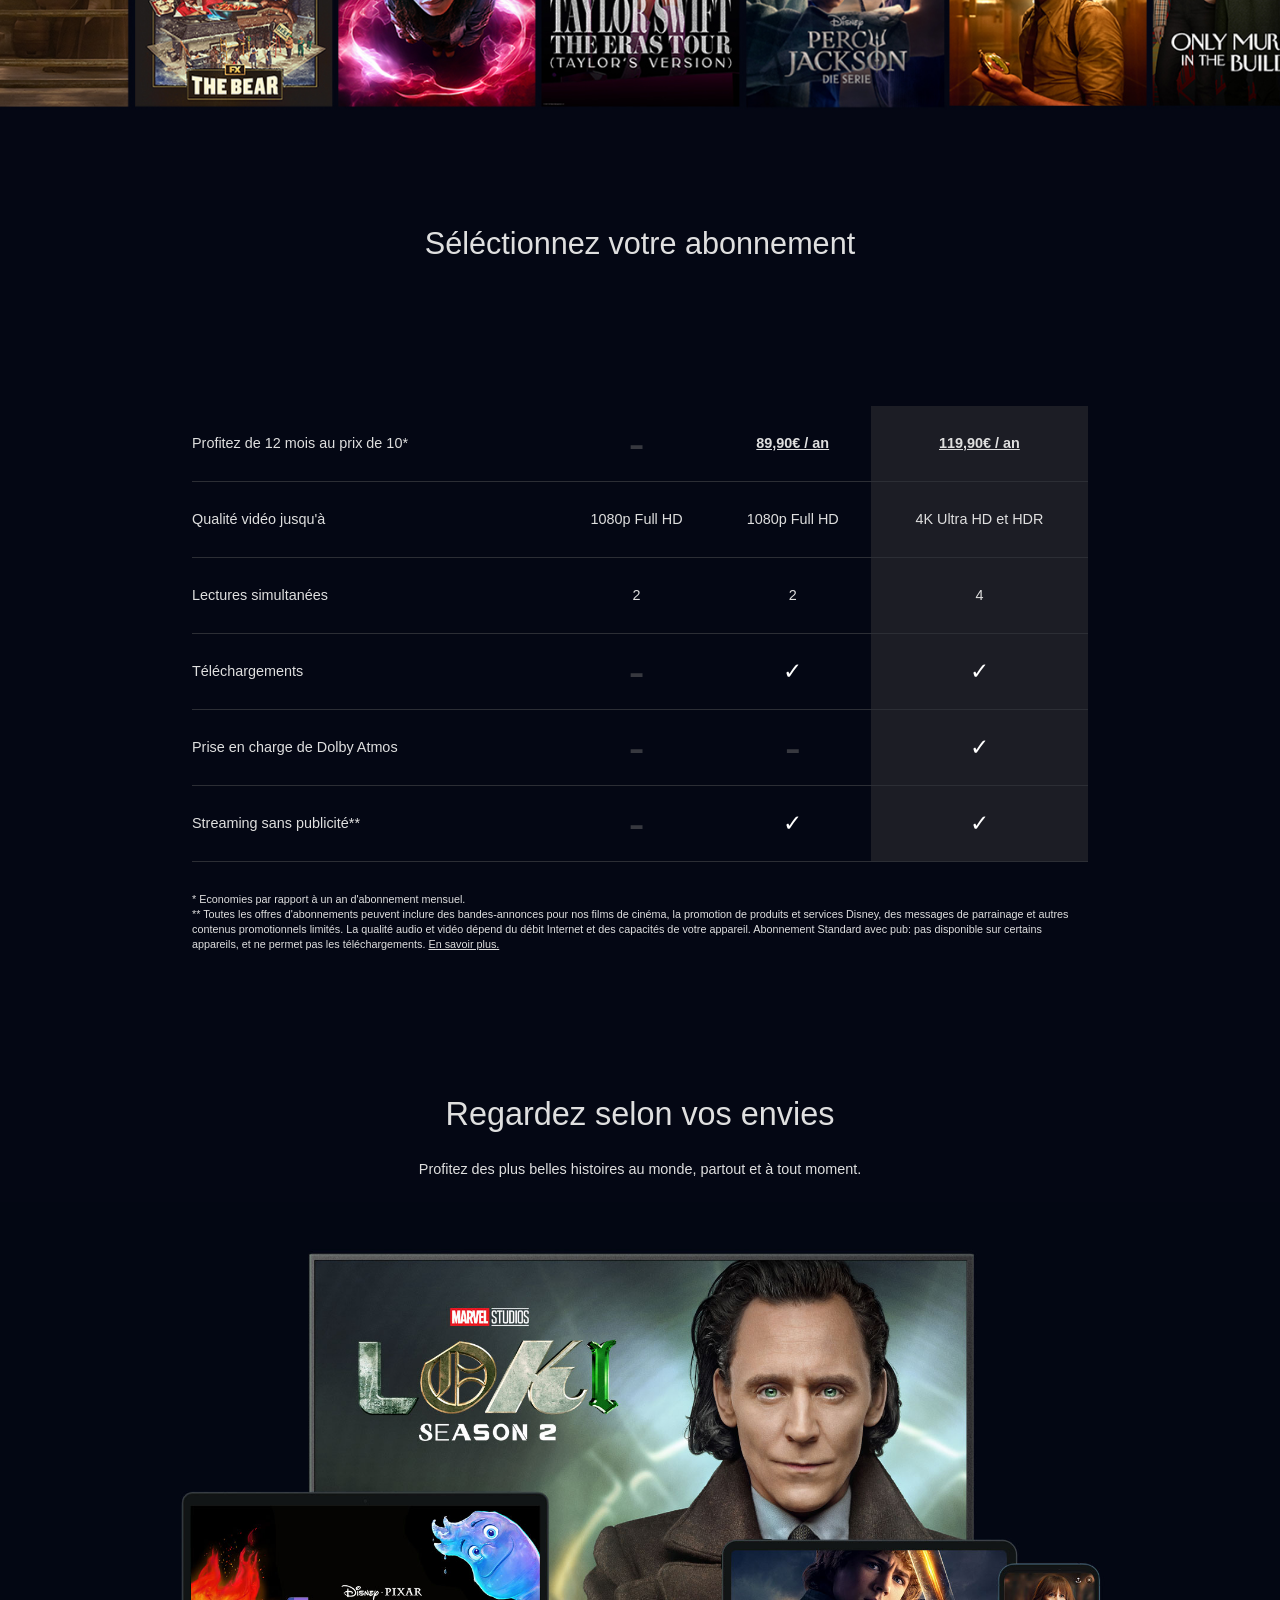
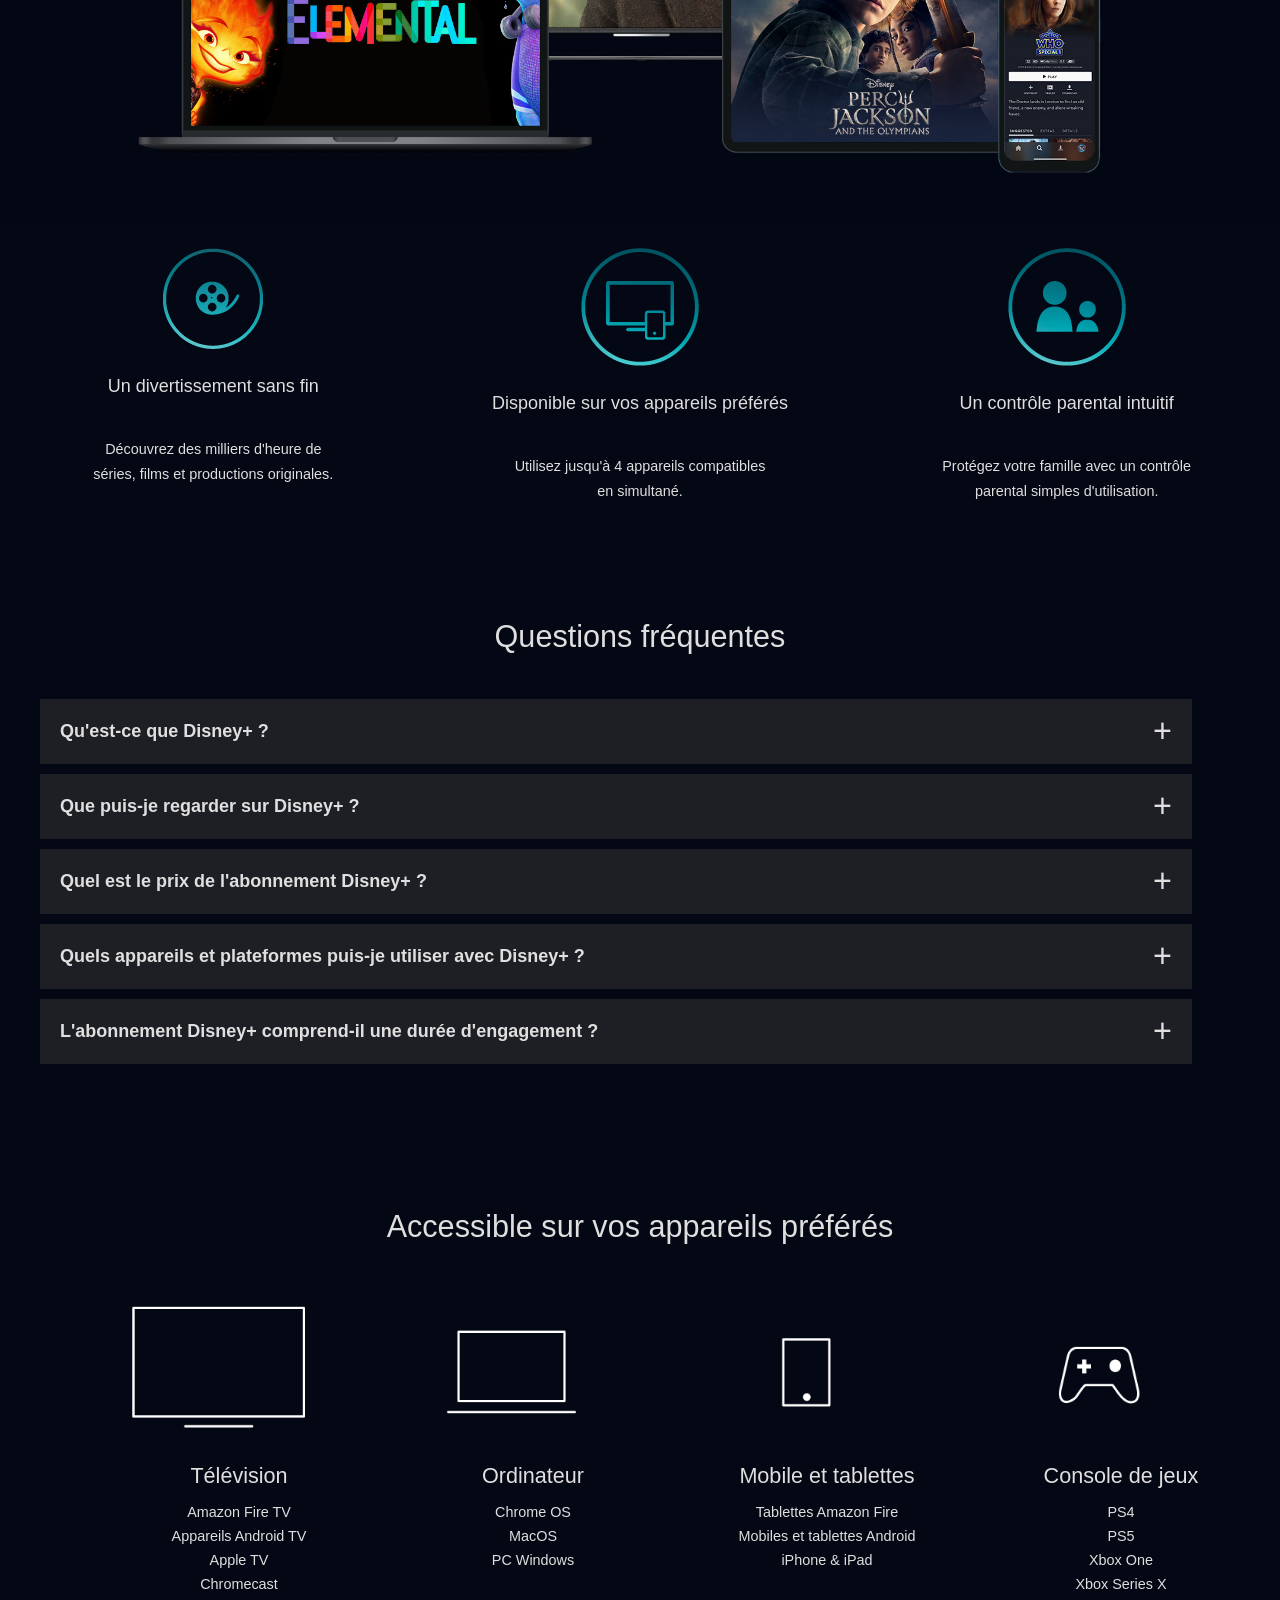
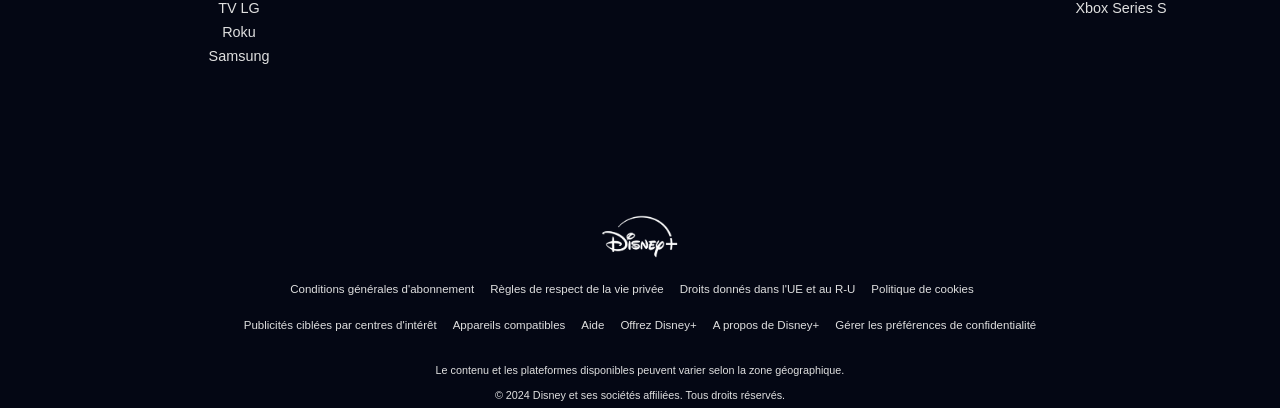
==== commit 80cdc73f: "correction" ====
--- a/index.html
+++ b/index.html
@@ -68,7 +68,7 @@
                             <td class="fin">4K Ultra HD et HDR</td>
                         </tr>
                         <tr>
-                            <th>Lecture simultanées</th>
+                            <th>Lectures simultanées</th>
                             <td>2</td>
                             <td>2</td>
                             <td class="fin">4</td>
--- a/css/style.css
+++ b/css/style.css
@@ -355,7 +355,7 @@
 }
 
 .contenu_faq p{
-  padding: 15px;
+  padding: 20px;
   margin: 0;
   display: flex;
   justify-content: space-between;
@@ -381,7 +381,8 @@
 }
 
 .faq_question{
-  font-weight: 500;
+  font-weight: 600;
+  font-size: 1em;
 }
 
 .contenu_faq .faq_reponse li{
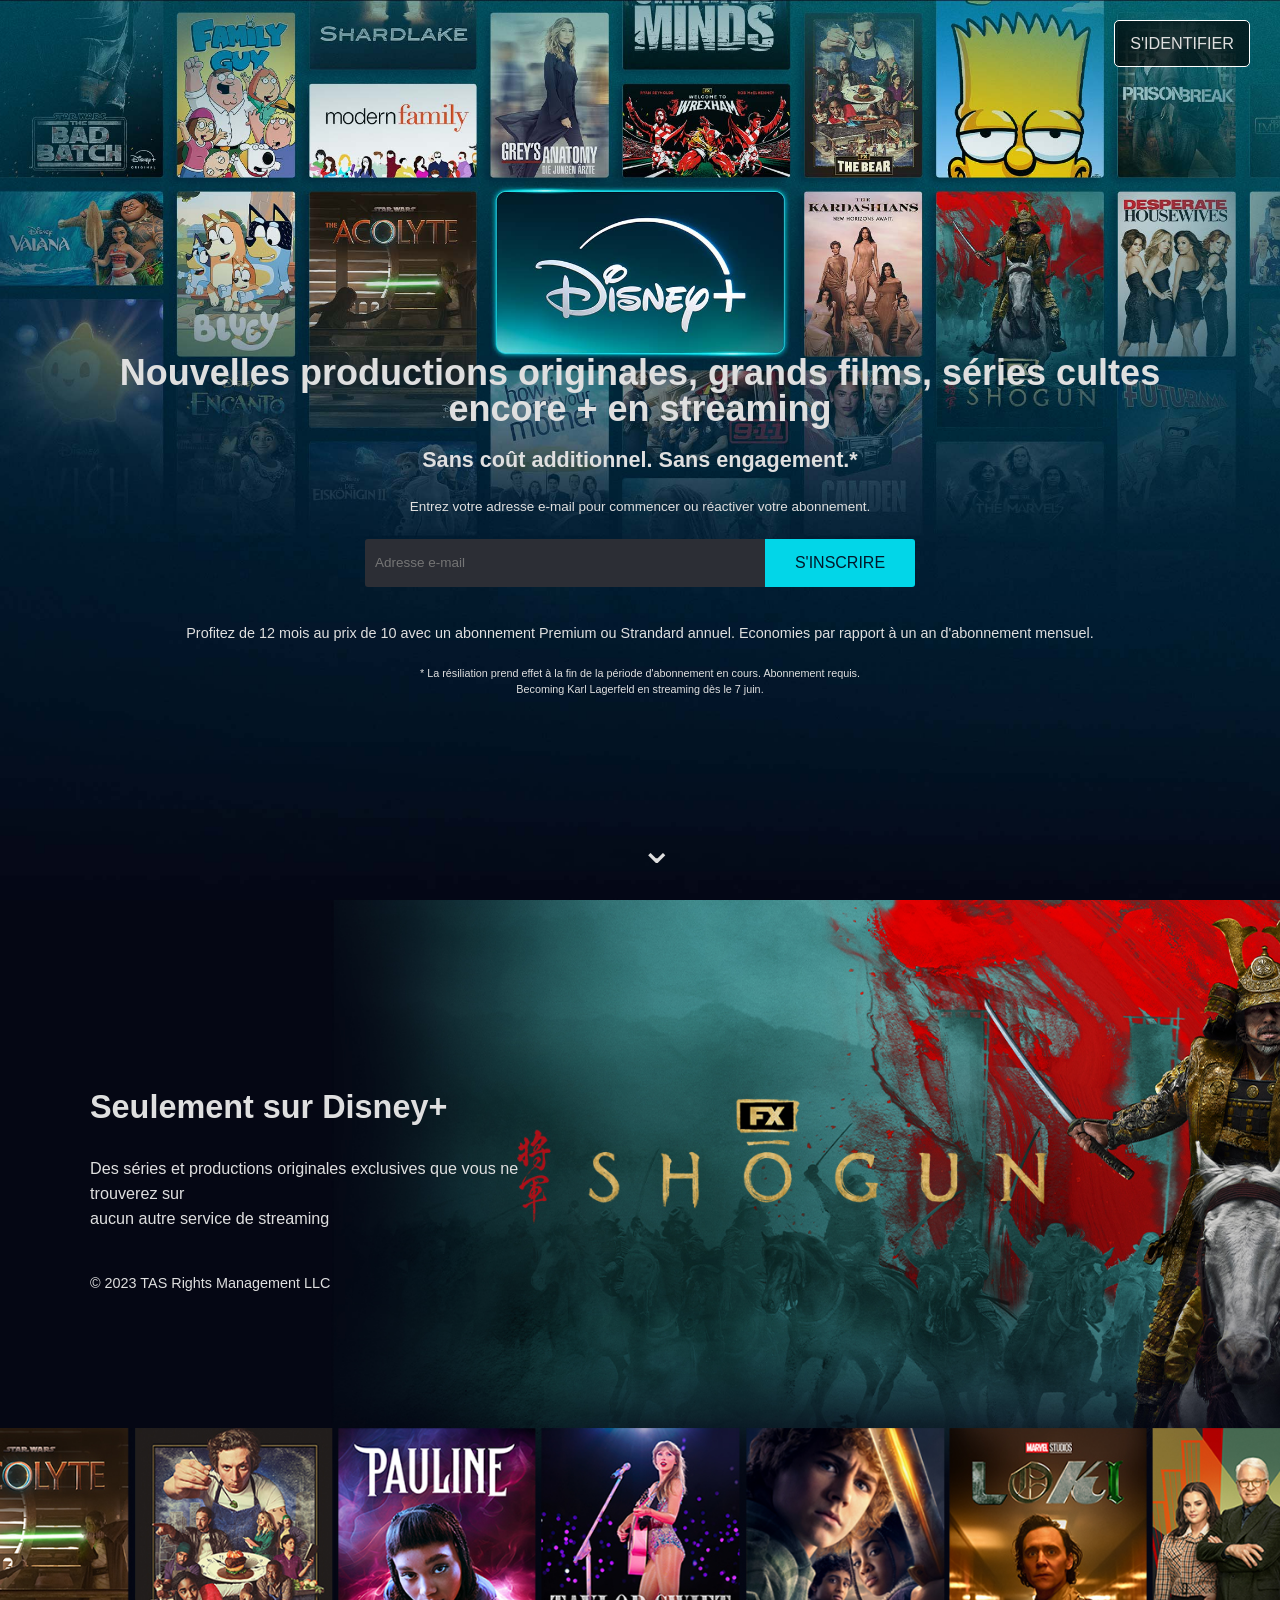
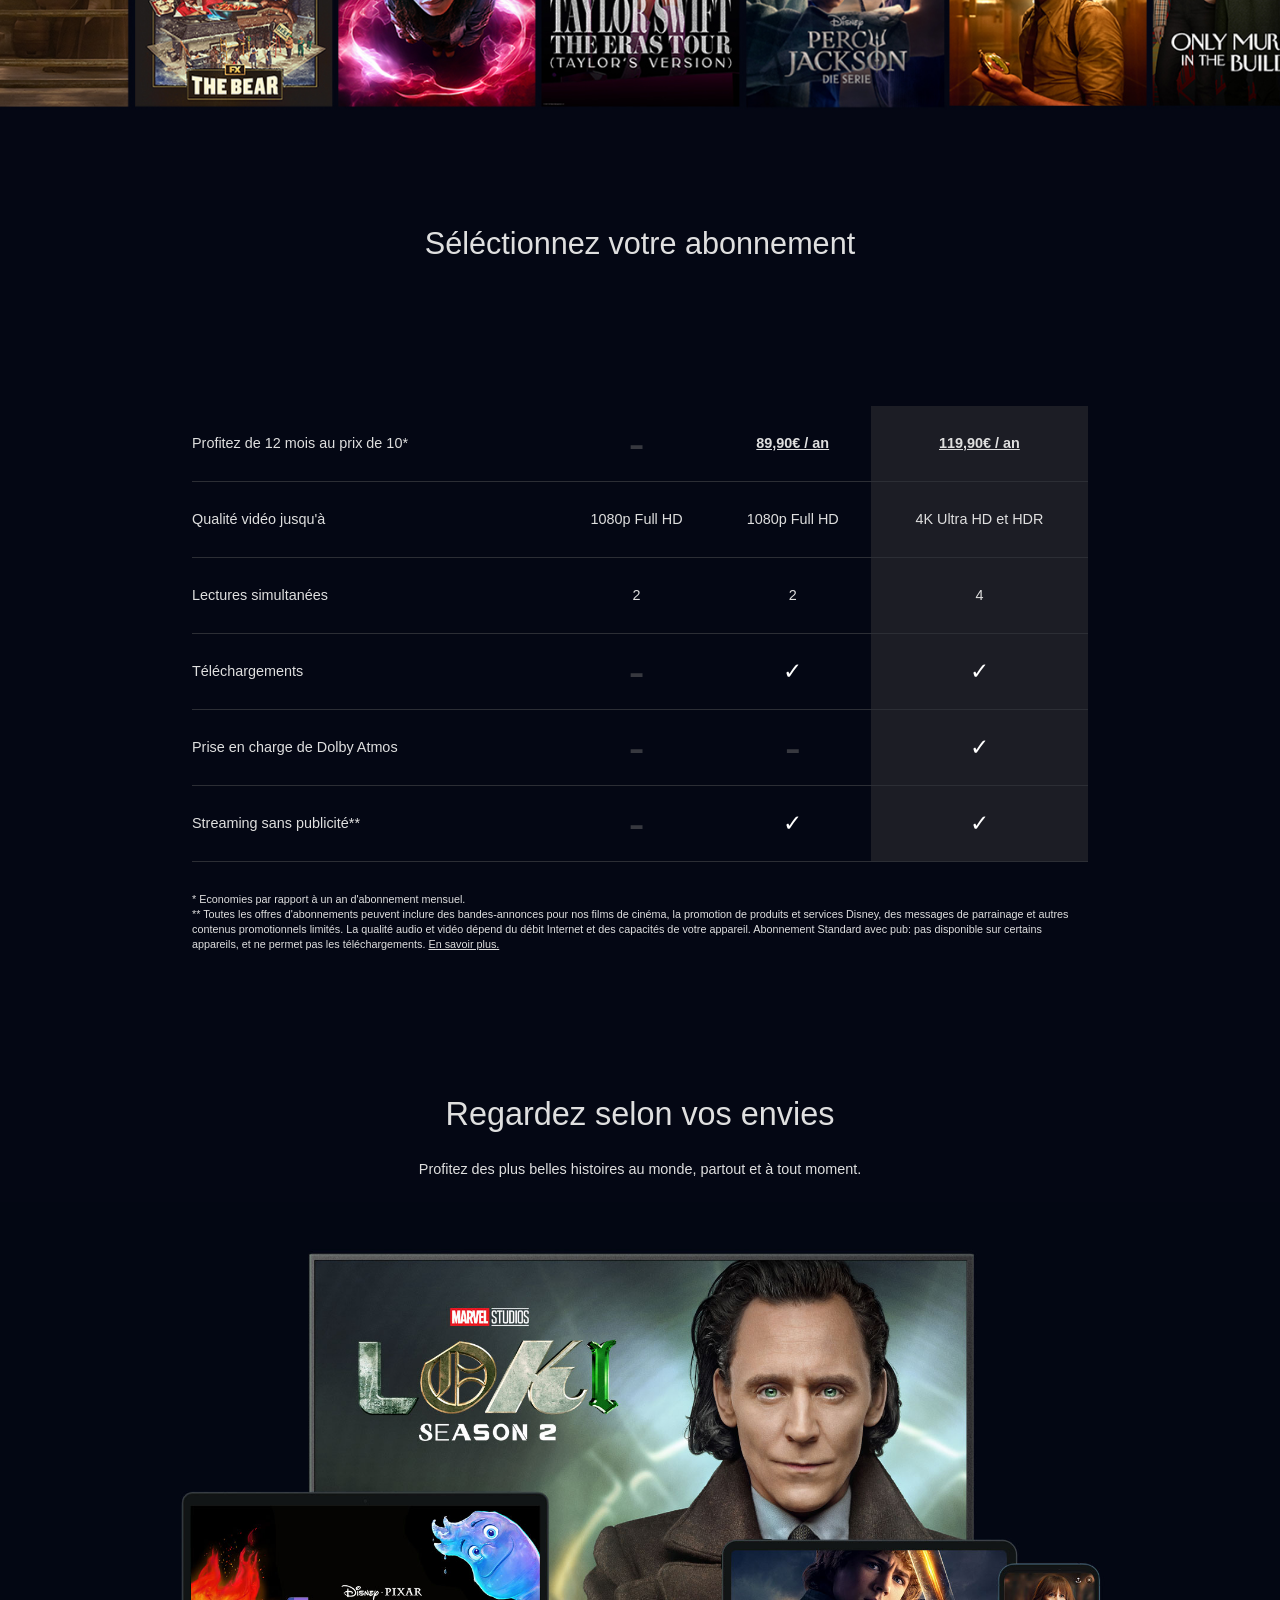
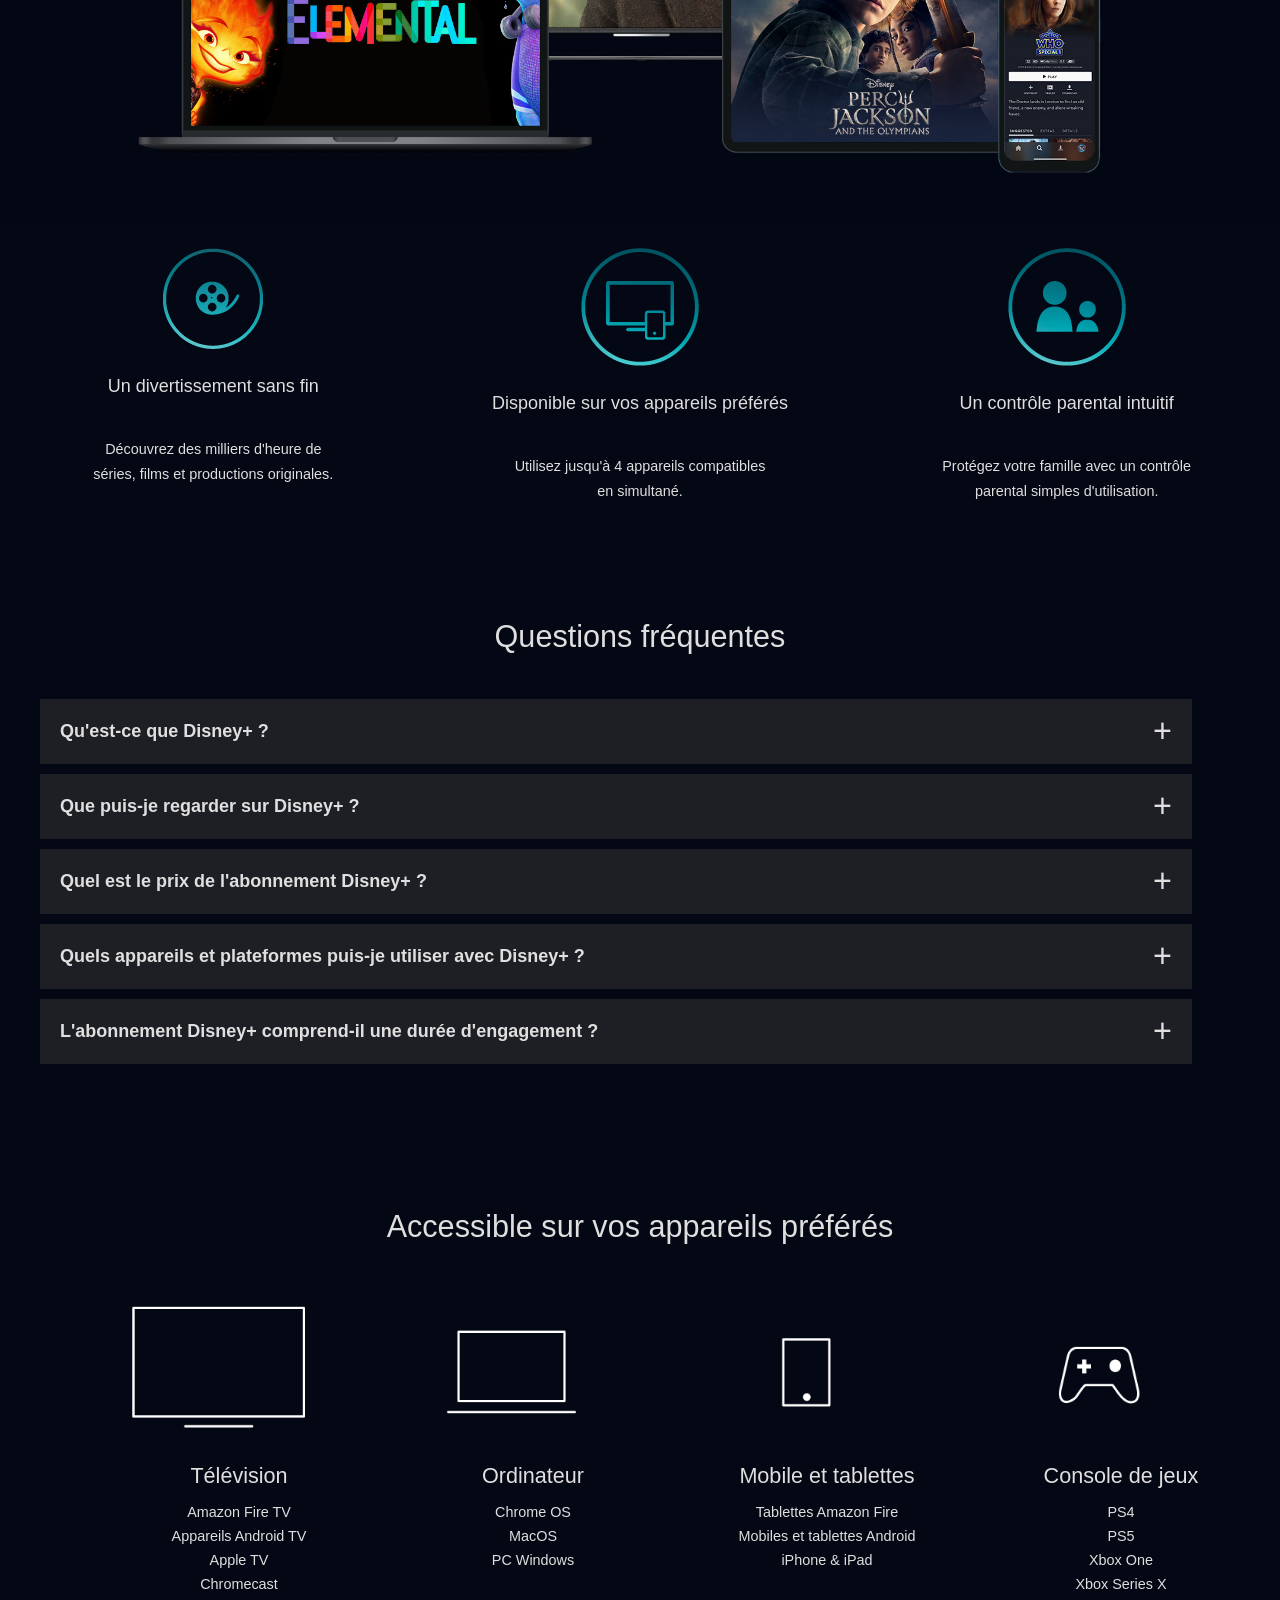
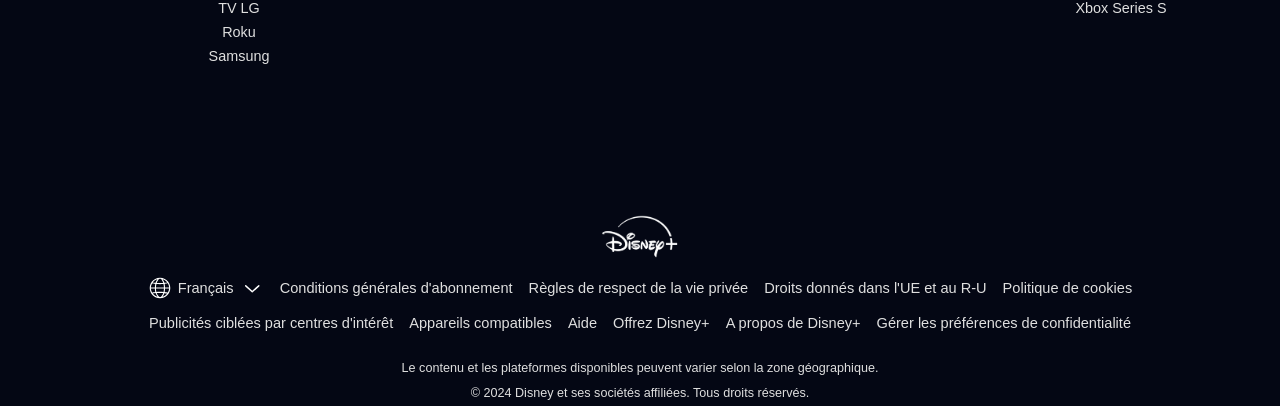
==== commit 7a3b05fe: "ajout de le liste des langues" ====
--- a/index.html
+++ b/index.html
@@ -273,6 +273,15 @@
             </div>
             <div class="footer_liens">
                 <ul>
+                    <li class="language_item"><a href="" class="language_toggle">
+                        <img src="./img/logo-planete.svg" alt="globe " class="planete"> Français
+                        <img src="./img/logo-valide-noir.svg" alt="fleche language" class="arrow_language">
+                    </a>
+                        <ul class="language_liste">
+                            <li><a href="./index.html">Français</a></li>
+                            <li><a href="./index_en.html">Anglais</a></li>
+                        </ul>
+                    </li>
                     <li> <a href="https://www.disneyplus.com/fr-fr/legal/conditions-g%C3%A9n%C3%A9rales-d'abonnement">Conditions
                             générales d'abonnement</a></li>
                     <li> <a href="https://www.disneyplus.com/fr-fr/legal/r%C3%A8gles-de-respect-de-la-vie-priv%C3%A9e">Règles
@@ -283,7 +292,7 @@
                     </li>
                     <li> <a href="https://www.disneyplus.com/fr-fr/legal/politique-de-cookies">Politique de cookies</a>
                     </li>
-                    <li></li>
+                    
                 </ul>
                 <ul>
                     <li><a href="#">Publicités ciblées par centres d'intérêt</a></li>
--- a/css/style.css
+++ b/css/style.css
@@ -168,7 +168,7 @@
 
 
 .fleche a{
-    font-size: 1.4em;
+    font-size: 2.2em;
     text-decoration: none;
 }
 
@@ -502,7 +502,7 @@
 .footer_logo img {
   width: 80px;
 }
-.footer_liens ul {
+.footer_liens > ul {
   list-style: none;
   display: flex;
   flex-wrap: nowrap;
@@ -514,12 +514,61 @@
 }
 
 .footer_liens li , .footer_liens a {
-  font-size: 0.8em;
+  font-size: 0.9em;
   font-weight: 100;
 }
 
 .footer_liens a {
   text-decoration: none;
+  display: flex;
+  align-items: center;
+  gap: 6px;
+}
+
+.language_item {
+  position: relative;
+}
+
+.language_liste {
+  display: none;
+  position: absolute;
+  top: 100%;
+  left: 0;
+  margin: 0;
+  padding: 8px 10px;
+  list-style: none;
+  background-color: #040714;
+  border: 1px solid #2c2e35;
+  z-index: 10;
+  flex-direction: column;
+  gap: 6px;
+}
+
+.language_liste a {
+  white-space: nowrap;
+}
+
+.language_item:has(.planete:hover) .language_liste,
+.language_item:has(.language_liste:hover) .language_liste {
+  display: flex;
+}
+
+.language_toggle:hover + .language_liste,
+.language_item:hover .language_liste {
+  display: flex;
+}
+
+.footer_liens a img {
+  height: 24px;
+  width: auto;
+  display: block;
+}
+.planete{
+  filter: invert(1);
+  
+}
+.arrow_language {
+  filter: invert(1);
 }
 
 .copyright{
@@ -528,7 +577,7 @@
 
 .copyright p{
   text-align: center;
-  font-size: 0.6em;
+  font-size: 0.7em;
   font-weight: 100;
   margin: 0;
   
@@ -537,7 +586,7 @@
 
 
 @media (min-width: 769px) and (max-width: 1024px) {
-  .footer_liens ul {
+  .footer_liens > ul {
     flex-wrap: wrap;
     overflow-x: hidden;
     justify-content: center;
@@ -569,6 +618,7 @@
   }
 
   .footer_liens ul {
+  .footer_liens > ul {
     flex-wrap: wrap;
     overflow-x: hidden;
     justify-content: center;
@@ -578,3 +628,4 @@
     white-space: normal;
   }
 }
+}
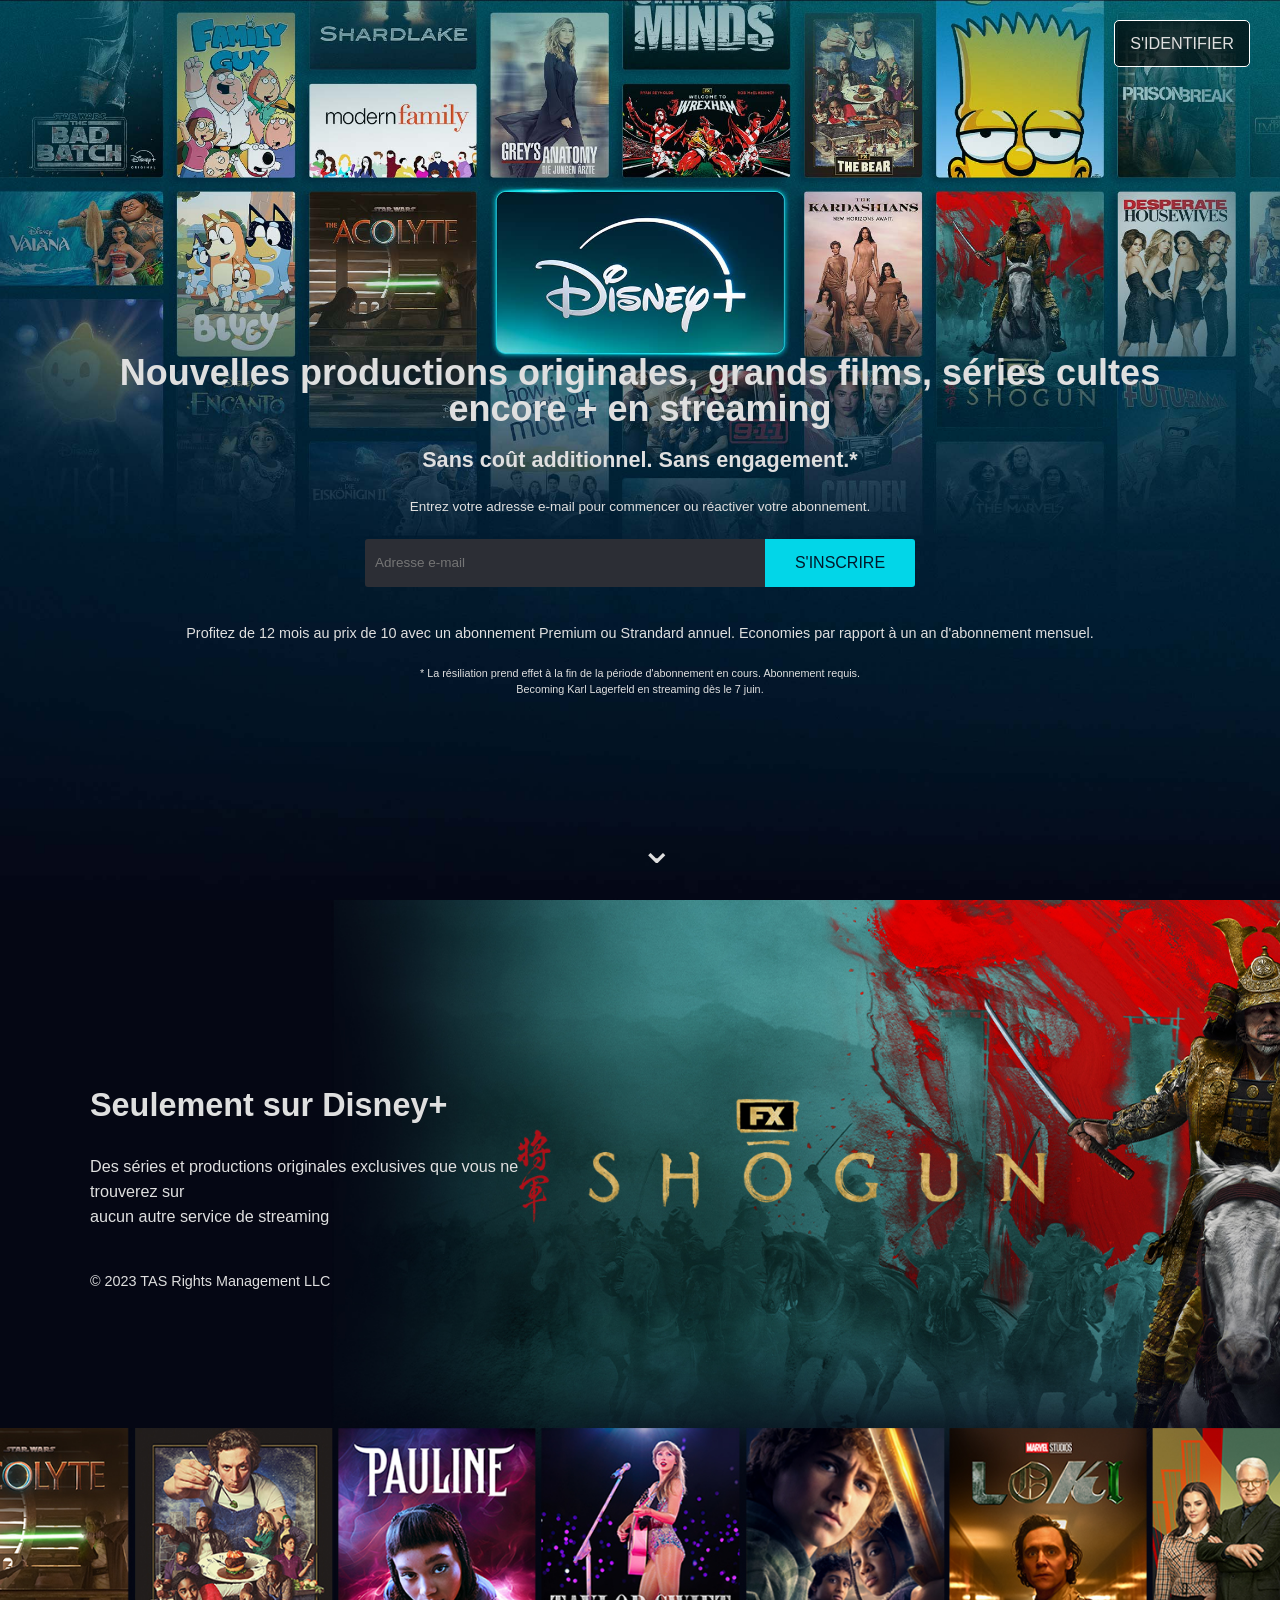
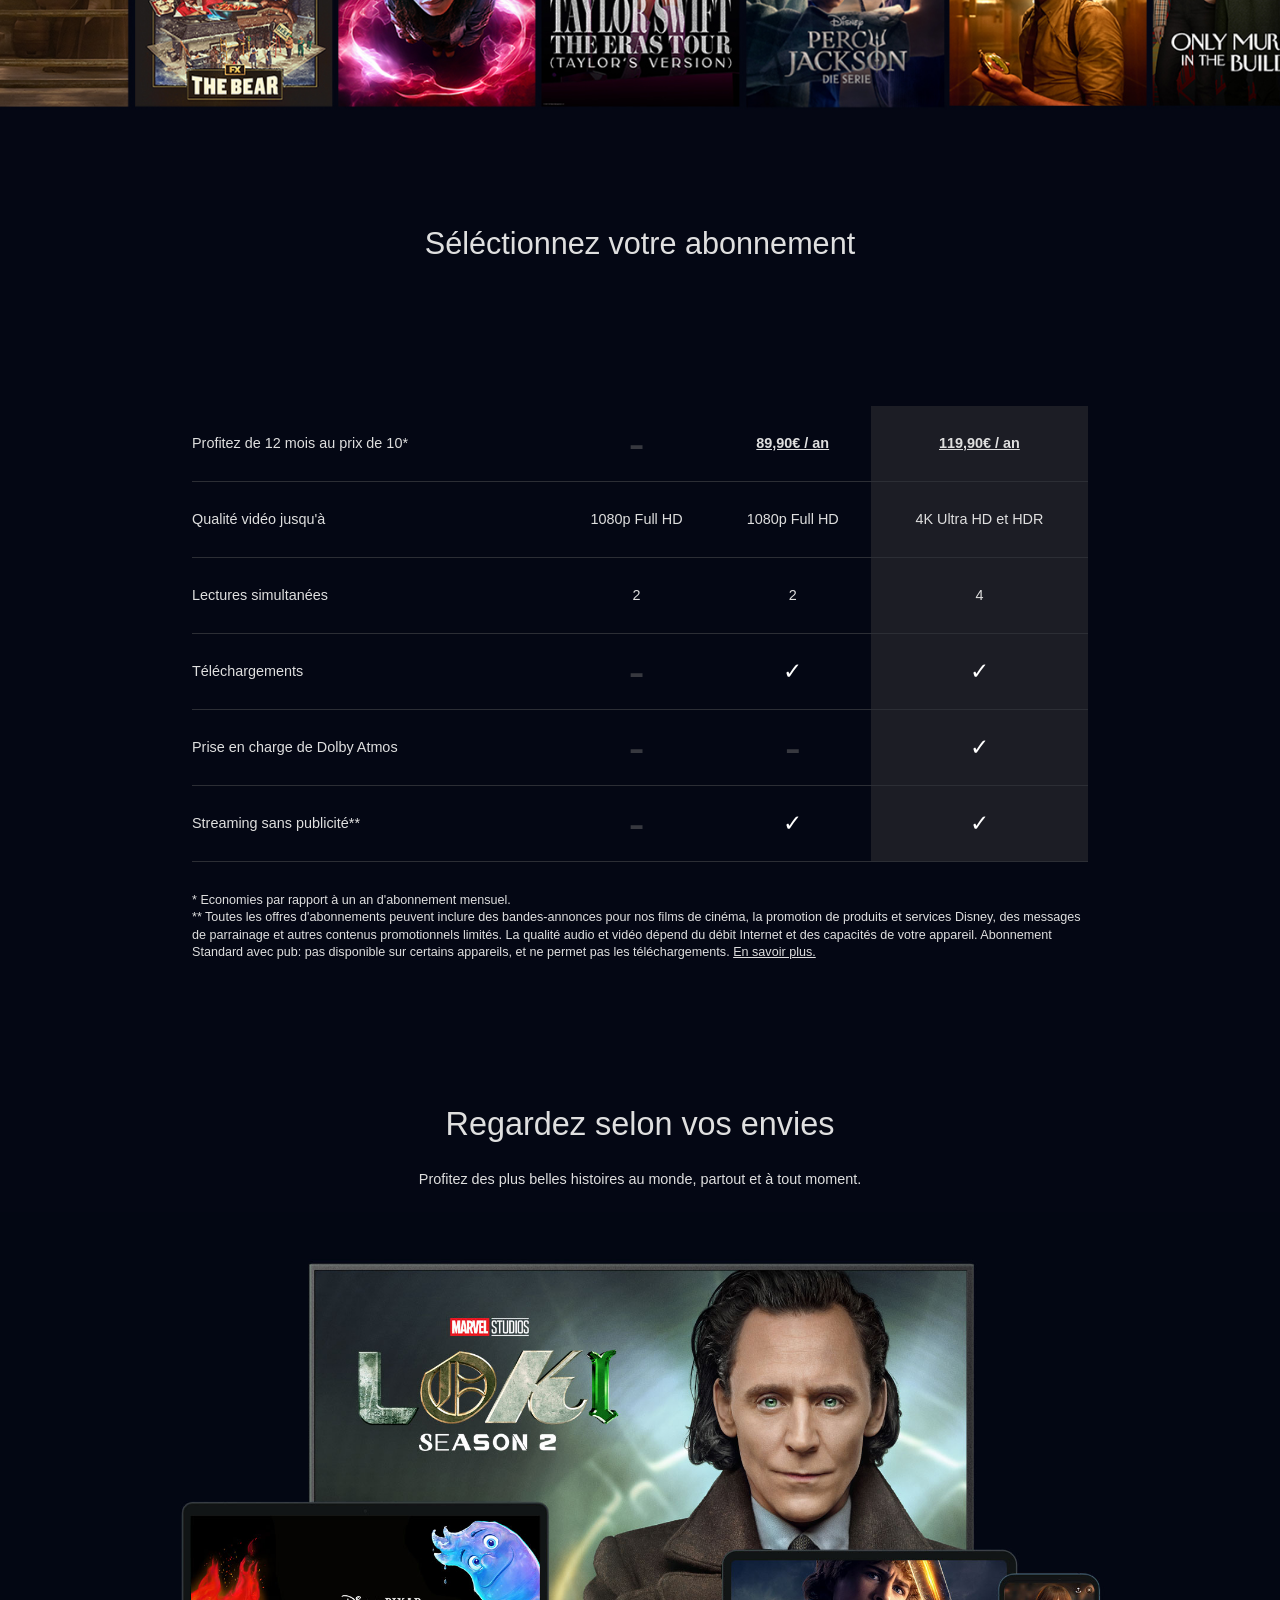
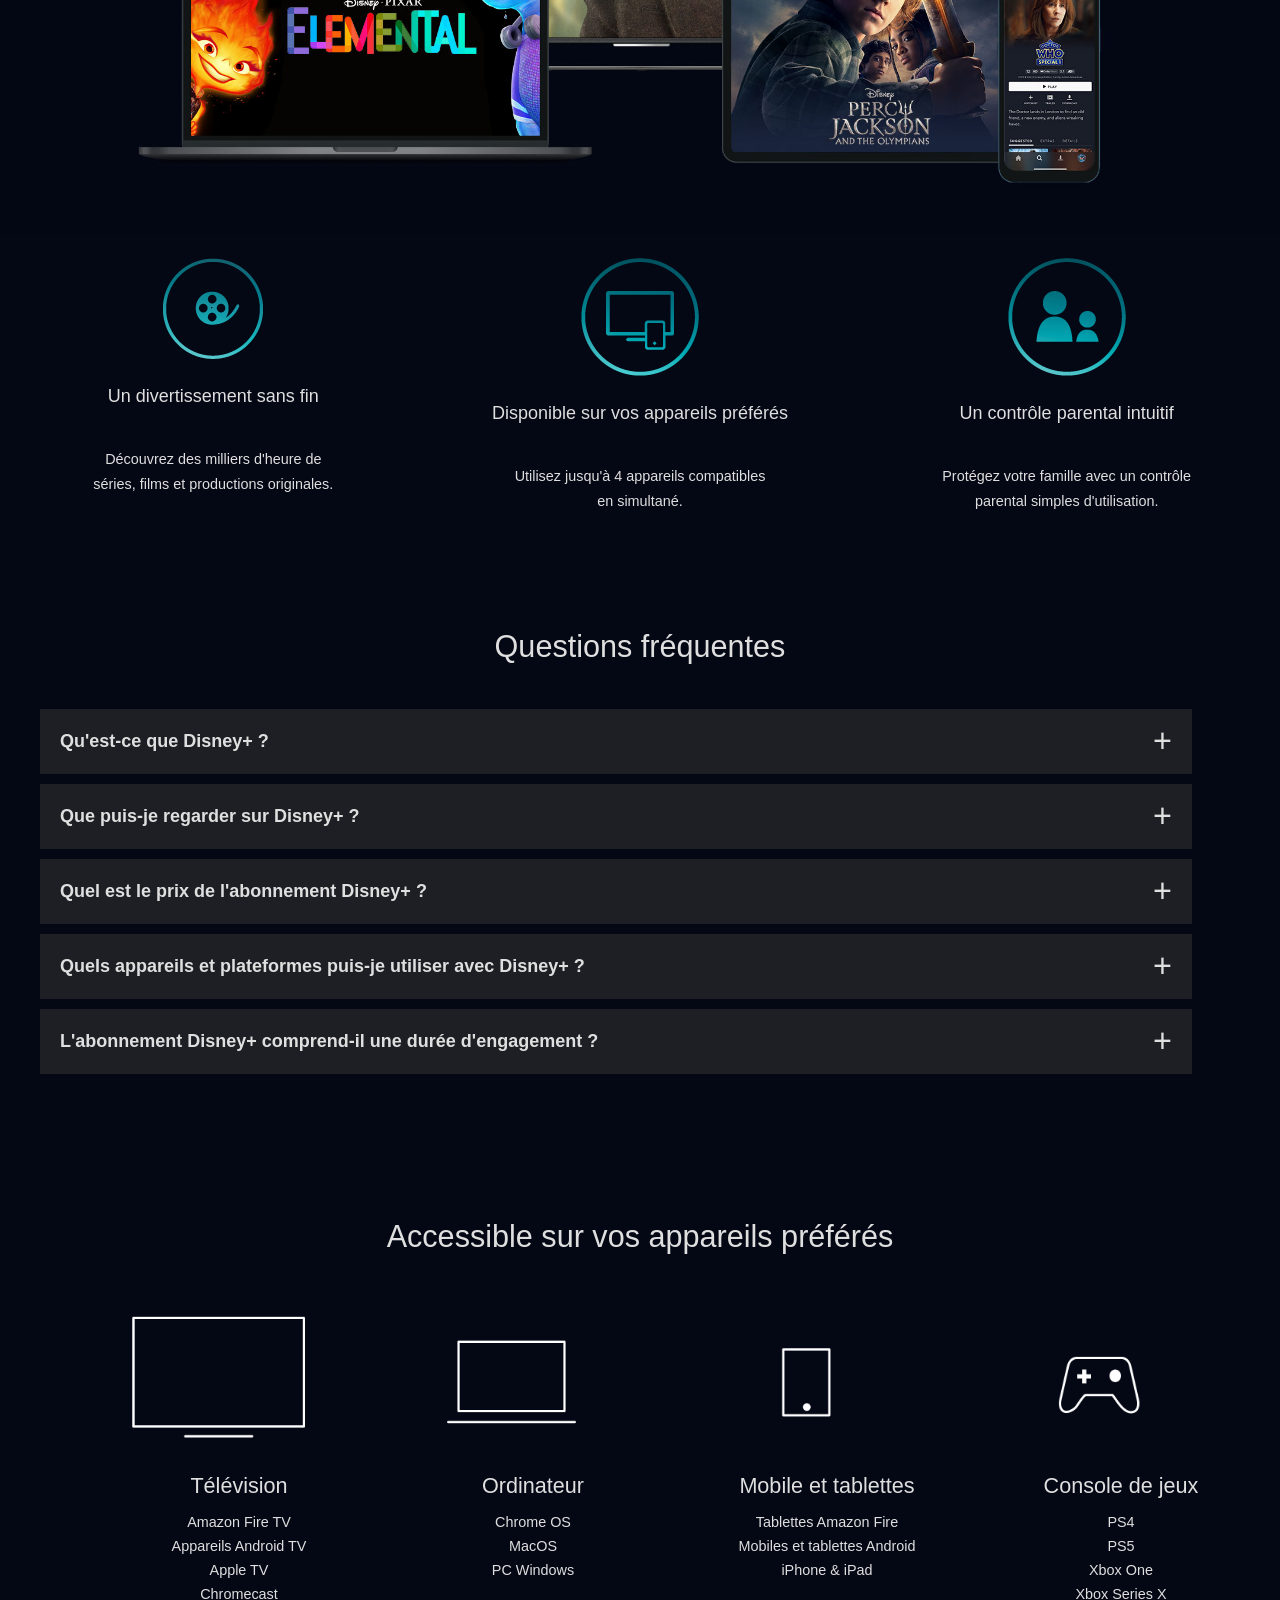
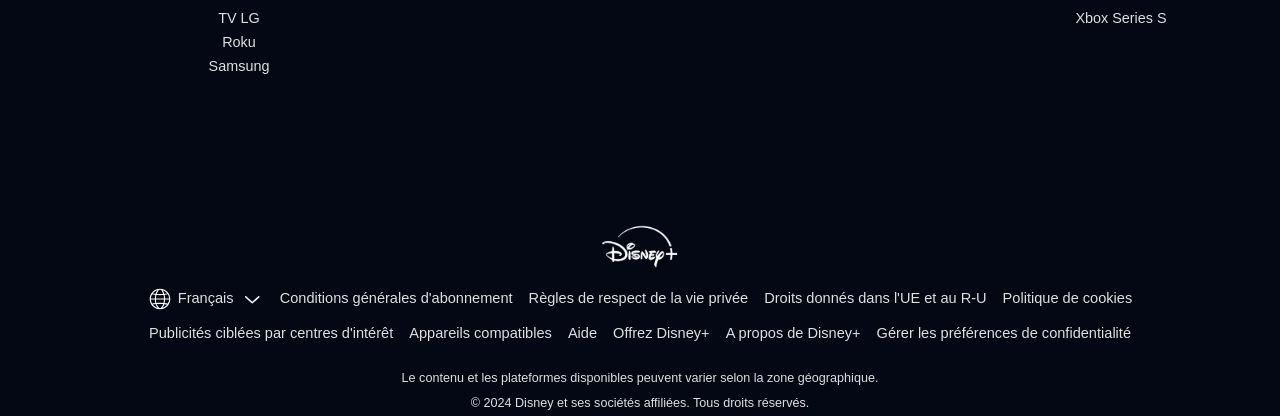
==== commit 5f562aa6: "continuation de la version téléphone" ====
--- a/index.html
+++ b/index.html
@@ -46,6 +46,7 @@
                 service de
                 streaming</p>
             <p class="copy">© 2023 TAS Rights Management LLC</p>
+            <p class="img_tel"></p>
         </div>
     </section>
     <section class="abonnement">
--- a/css/style.css
+++ b/css/style.css
@@ -127,26 +127,7 @@
   cursor: pointer;
 }
 
-@media (max-width: 768px) {
-  .formulaire {
-    flex-direction: column;
-    gap: 10px;
-    width: min(92%, 460px);
-  }
-
-  #id_mail {
-    max-width: none;
-    box-sizing: border-box;
-    border-radius: 3px;
-    height: auto;
-  }
-
-  .btn_incription {
-    width: 100%;
-    border-radius: 3px;
-    padding: 10px 16px;
-  }
-}
+
 
 .offre{
     font-size: 0.8em;
@@ -277,7 +258,7 @@
   
 }
 .note_bas_tableau p{
-  font-size: 0.6em;
+  font-size: 0.7em;
   font-weight: 100;
   line-height: 1.4em;
   margin: 0;
@@ -535,7 +516,7 @@
   top: 100%;
   left: 0;
   margin: 0;
-  padding: 8px 10px;
+  padding: 8px 30px;
   list-style: none;
   background-color: #040714;
   border: 1px solid #2c2e35;
@@ -600,11 +581,13 @@
 
 
 
-
-
-
-
 @media (max-width: 768px) {
+  .page_accueil {
+    background-position: center top;
+    background-size: 100%;
+    background-color: #040714;
+  }
+
   .appareil_container {
     grid-template-columns: repeat(2, minmax(0, 1fr));
   }
@@ -617,7 +600,6 @@
     margin-left: 0px;
   }
 
-  .footer_liens ul {
   .footer_liens > ul {
     flex-wrap: wrap;
     overflow-x: hidden;
@@ -627,5 +609,96 @@
   .footer_liens li {
     white-space: normal;
   }
-}
+
+  .section_disney {
+    background-image: none !important;
+    background-color: #040714 !important;
+    justify-content: center;
+  }
+
+  .div_disney {
+    transform: none;
+    max-width: 100%;
+    padding: 0 20px;
+    text-align: center;
+  }
+
+  .section_disney h2,
+  .text_disney,
+  .copy {
+    text-align: center;
+  }
+
+  .text_disney br {
+    display: none;
+  }
+
+  .section_disney h2 {
+    font-size: 2.4em;
+  }
+
+  .img_tel{
+    background-image: url(../img/original_3.jpeg);
+    background-size: cover;
+    background-repeat: no-repeat;
+    background-position: center;
+    width: min(100%, 460px);
+    height: 350px;
+    margin: 120px auto 0;
+  }
+
+  .formulaire {
+    flex-direction: column;
+    gap: 10px;
+    width: min(92%, 460px);
+  }
+
+  #id_mail {
+    max-width: none;
+    box-sizing: border-box;
+    border-radius: 3px;
+    height: auto;
+    min-height: 56px;
+    padding: 14px 12px;
+  }
+
+  .btn_incription {
+    width: 100%;
+    border-radius: 3px;
+    min-height: 56px;
+    padding: 14px 16px;
+  }
+
+  .offre {
+    font-size: 0.9em;
+    line-height: 1.4;
+    margin: 12px auto 0;
+    max-width: min(92%, 460px);
+    text-align: center;
+  }
+
+  .note_bas {
+    font-size: 0.7em;
+    line-height: 1.35;
+    margin: 20px auto 0;
+    max-width: min(92%, 460px);
+    text-align: center;
+  }
+
+  .note_bas + .note_bas {
+    margin-top: 2px;
+  }
+  
+
+  .fleche {
+    position: static;
+    margin-top: 14px;
+  }
+
+  .fleche a {
+    display: inline-block;
+    font-size: 1.8em;
+    line-height: 1;
+  }
+  
 }
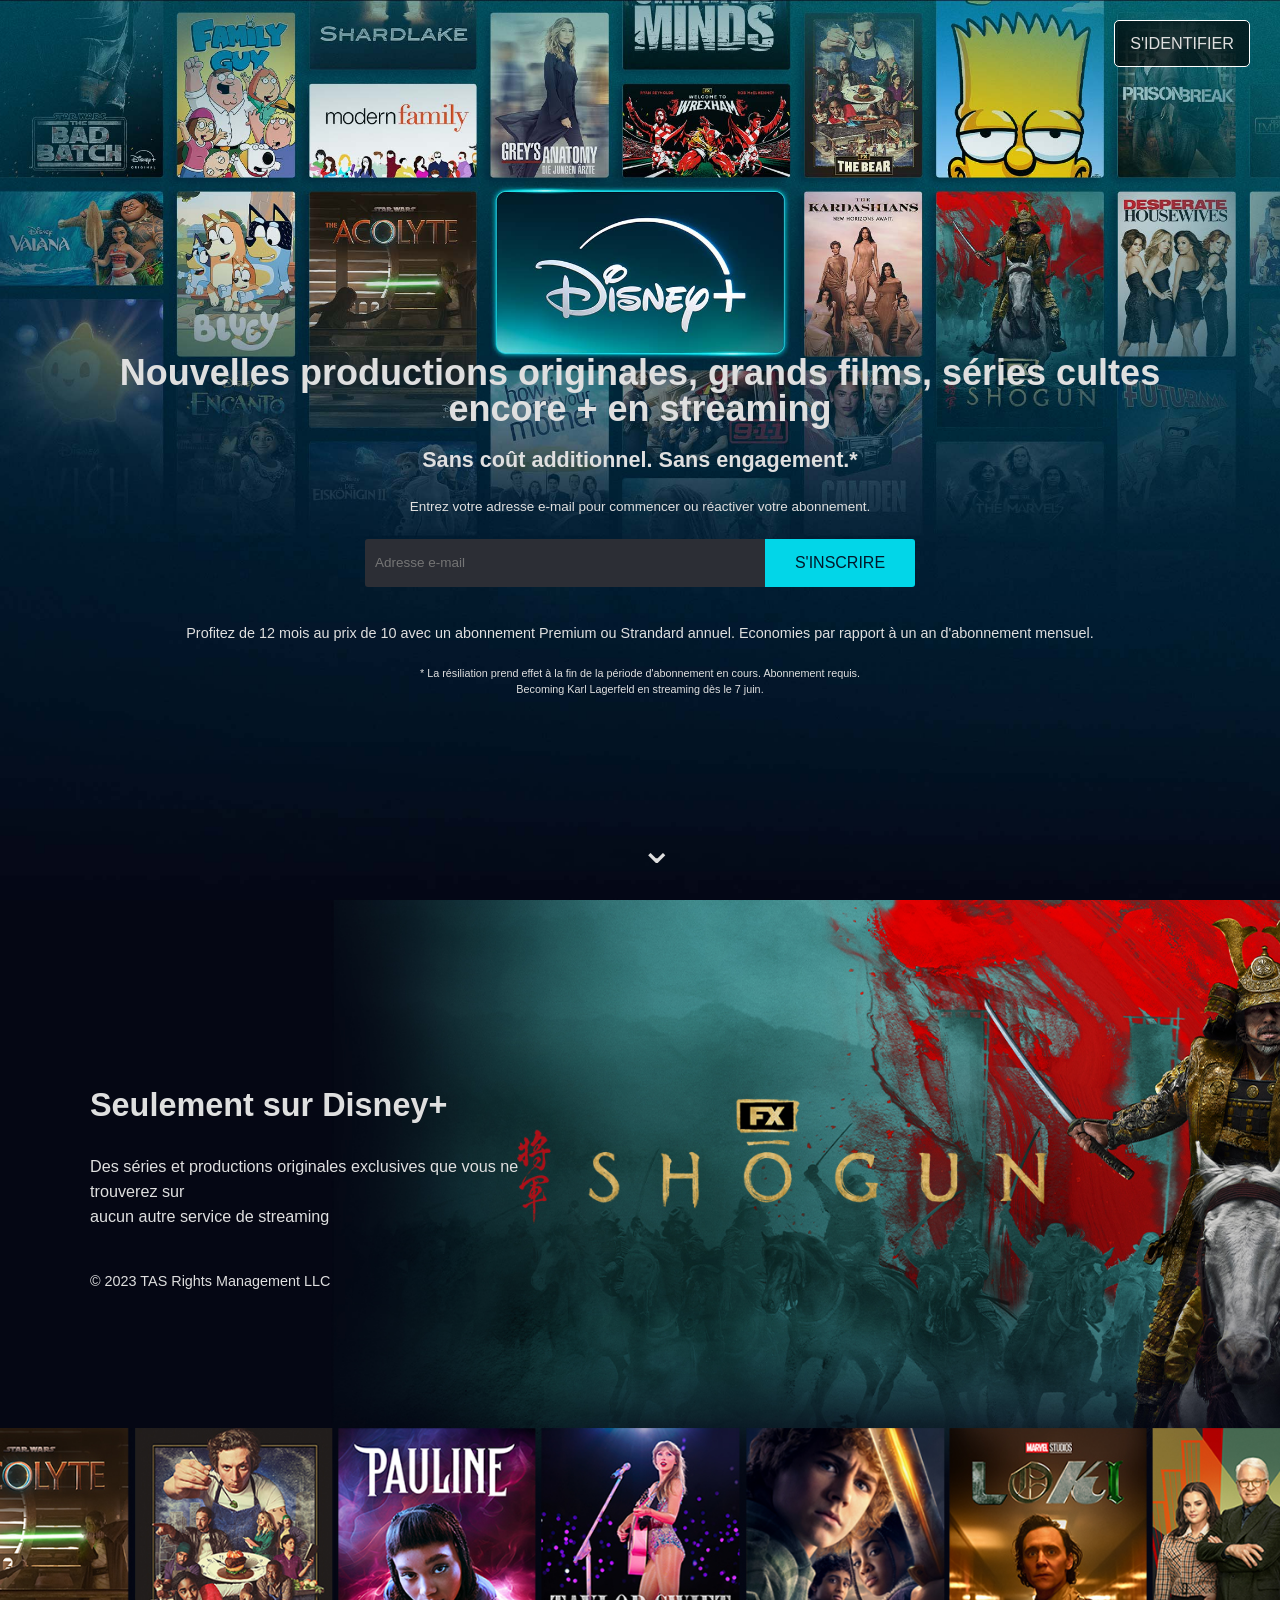
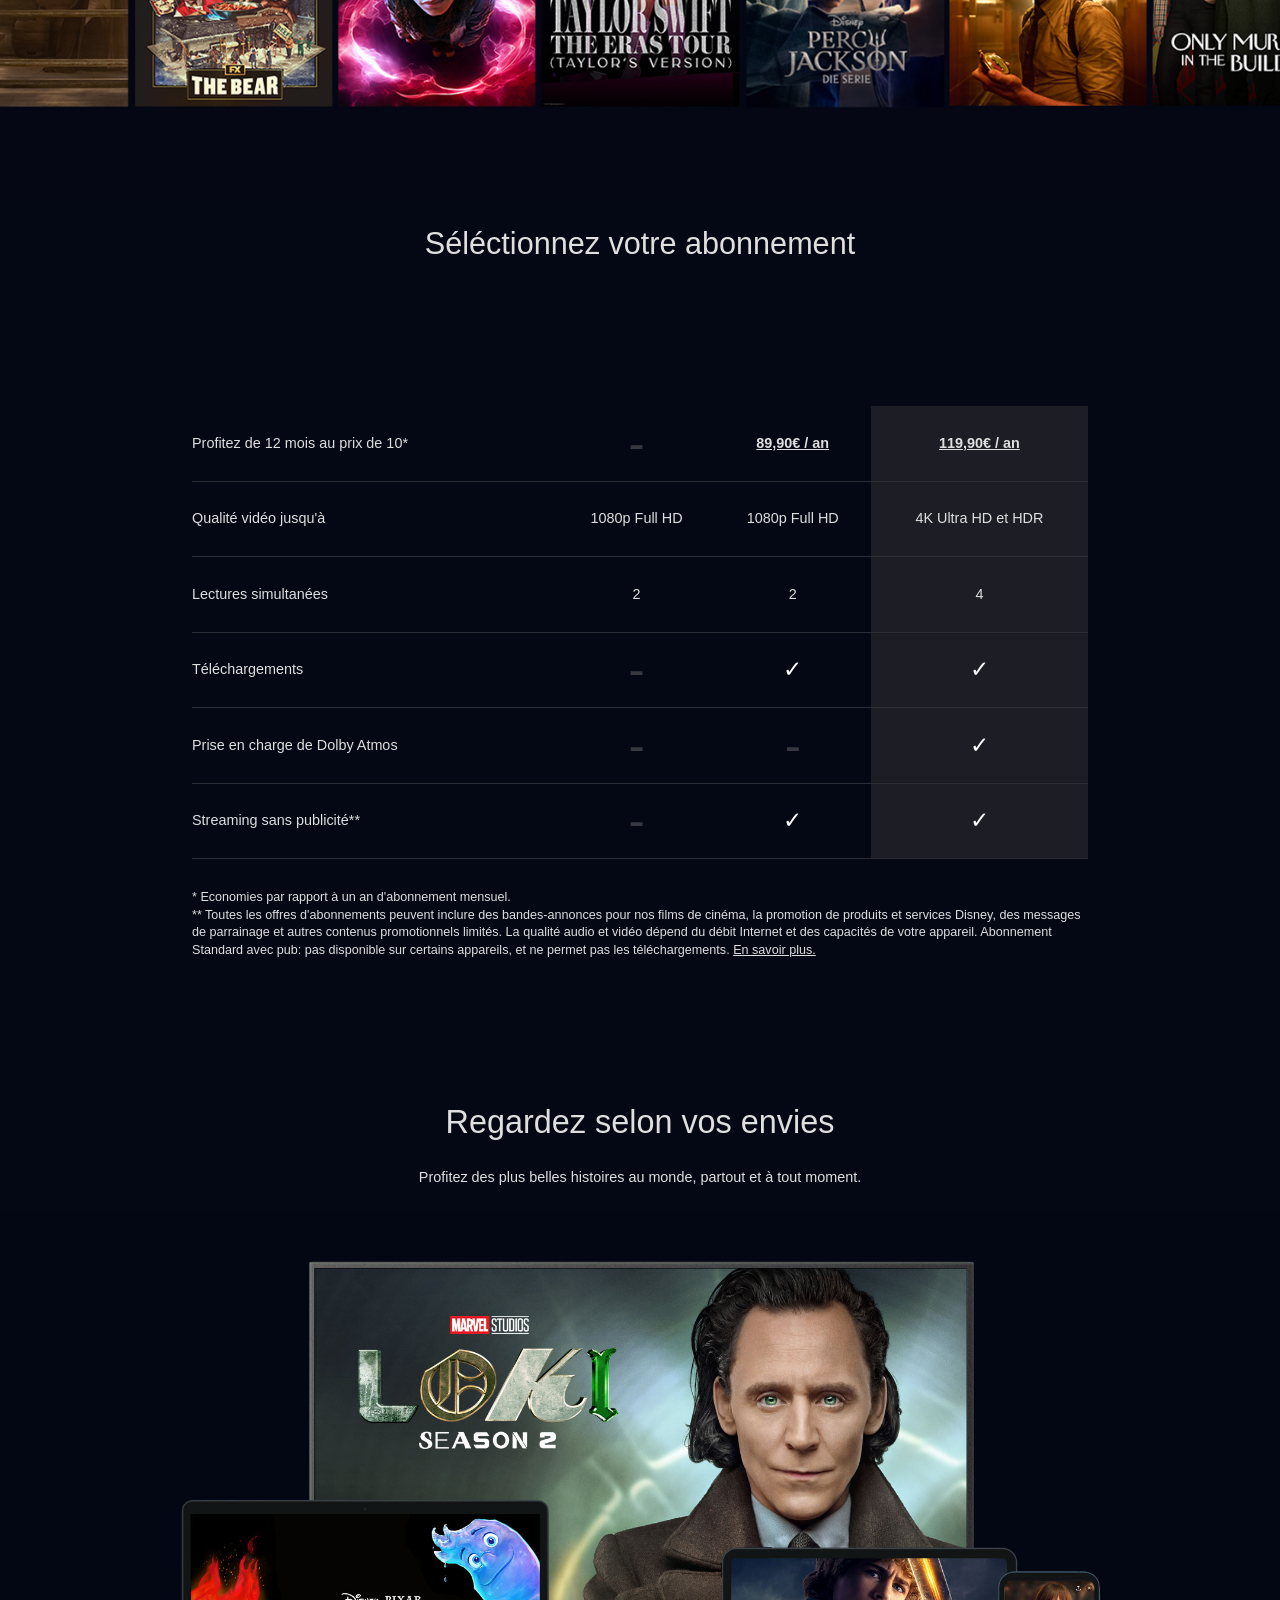
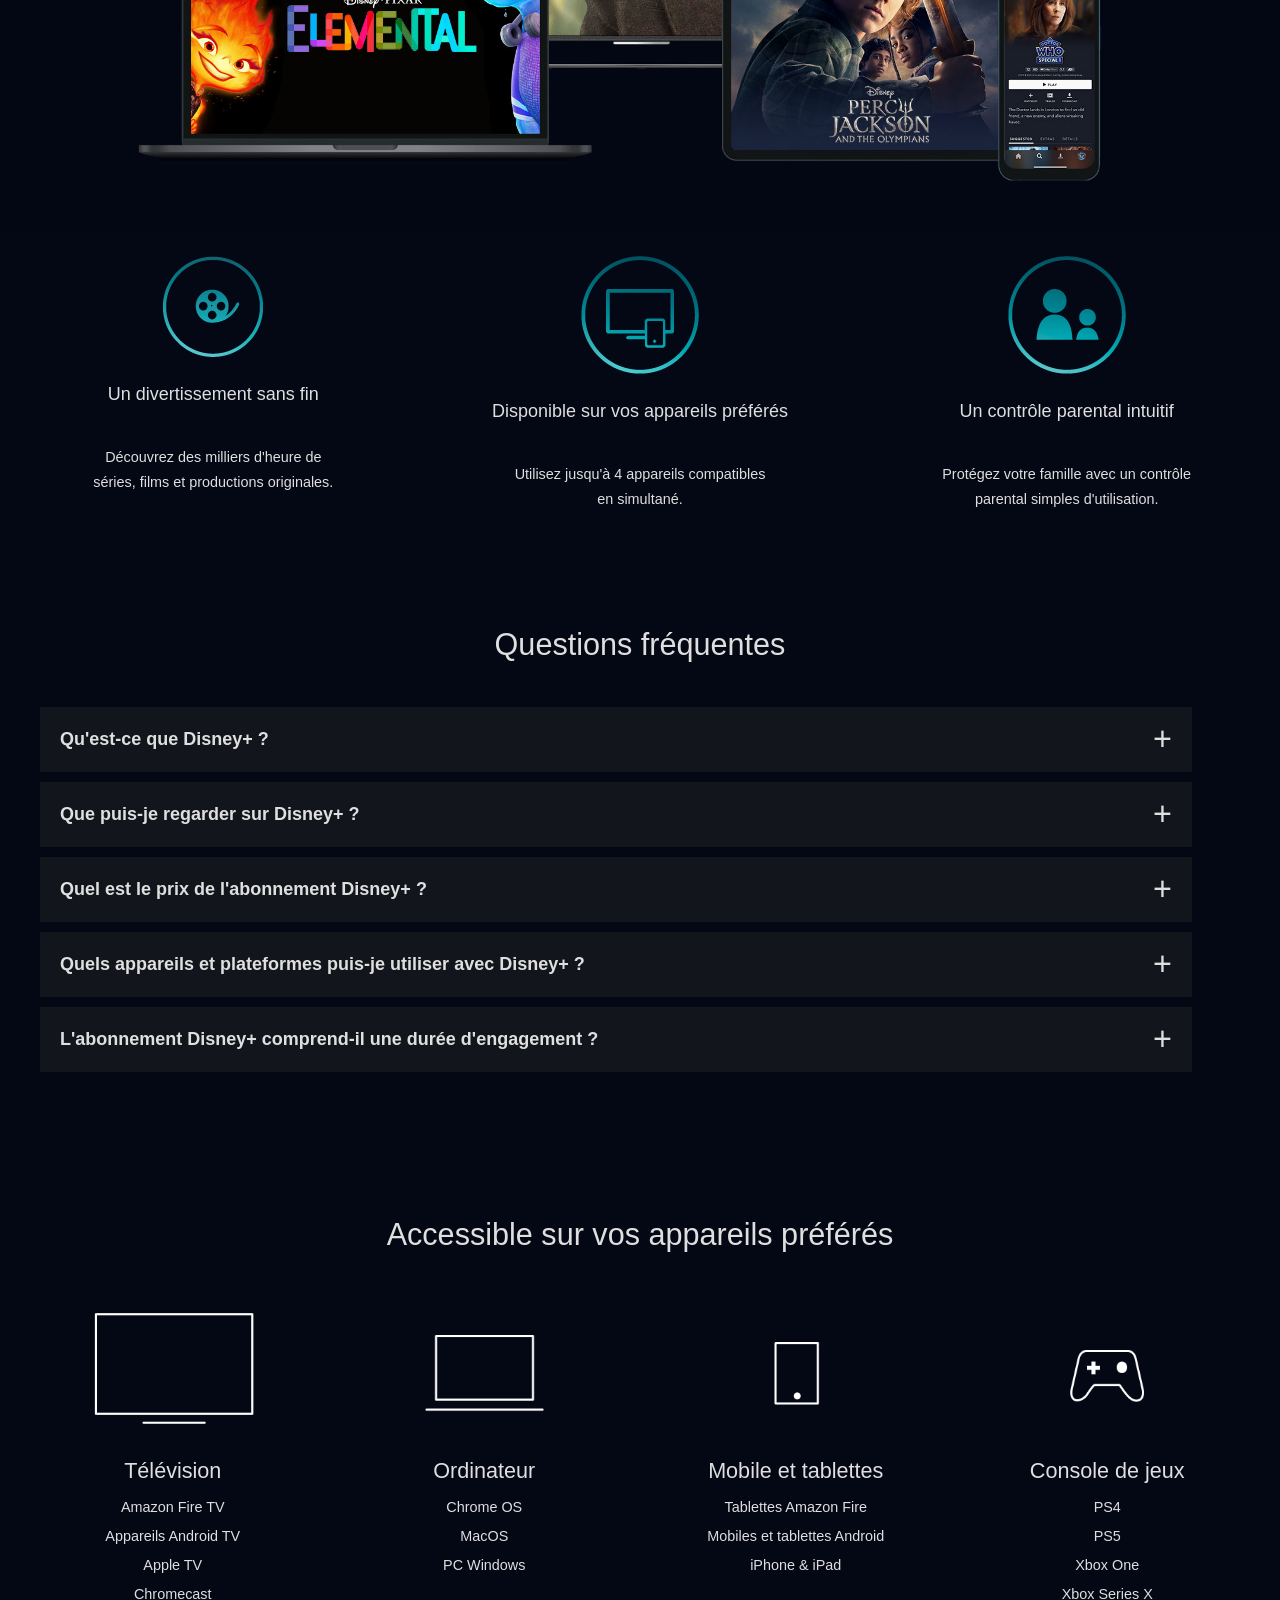
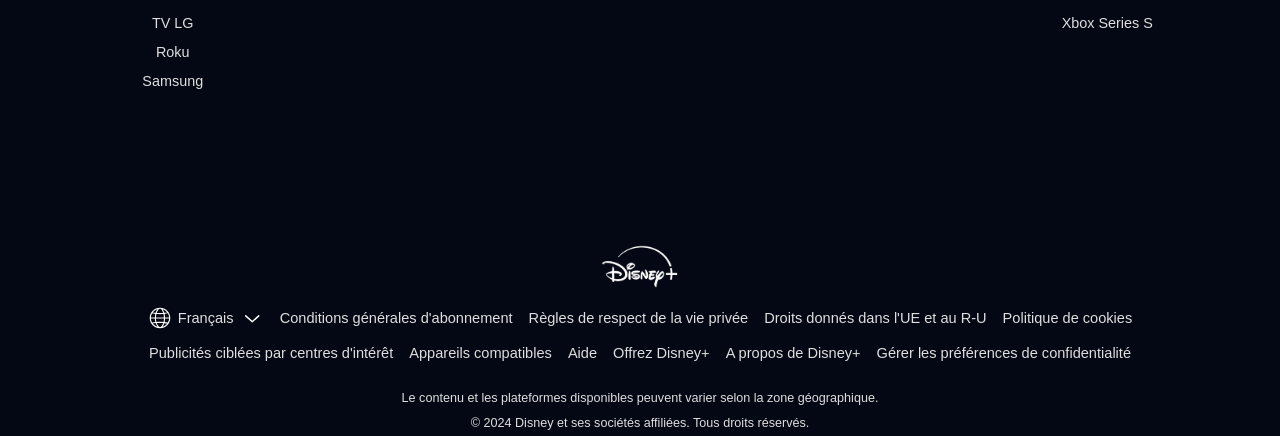
==== commit 2fcb5878: "continuation de la version telephone et tablette" ====
--- a/index.html
+++ b/index.html
@@ -55,6 +55,19 @@
             <div class="tableau_abonnement">
                 <table>
                     <tbody>
+                        <tr class="bouton_tel">
+                            <th></th>
+                            <td>STANDARD <br> AVEC PUB</td>
+                            <td>STANDARD</td>
+                            <td class="pre fin">PREMIUM</td>
+                        </tr>
+                        <tr class="prix_tel">
+                            <th></th>
+                            <td>5,99€ / mois</td>
+                            <td>8,99€ / mois</td>
+                            <td>11,99€ / mois</td>
+                        </tr>
+                        <tr class="text_abo_tel"><td colspan="3">Profitez de 12 mois au prix de 10*</td></tr>
                         <tr>
                             <th>Profitez de 12 mois au prix de 10*</th>
                             <td class="trait">-</td>
@@ -63,30 +76,35 @@
                         </tr>
 
                         <tr>
+                            <tr class="text_abo_tel"><td colspan="3">Qualité vidéo jusqu'à</td></tr>
                             <th>Qualité vidéo jusqu'à</th>
                             <td>1080p Full HD</td>
                             <td>1080p Full HD</td>
                             <td class="fin">4K Ultra HD et HDR</td>
                         </tr>
                         <tr>
+                            <tr class="text_abo_tel"><td colspan="3">Lectures simultanées</td></tr>
                             <th>Lectures simultanées</th>
                             <td>2</td>
                             <td>2</td>
                             <td class="fin">4</td>
                         </tr>
                         <tr>
+                            <tr class="text_abo_tel"><td colspan="3">Téléchargements</td></tr>
                             <th>Téléchargements</th>
                             <td class="trait">-</td>
                             <td class="coche">✓</td>
                             <td class="coche fin">✓</td>
                         </tr>
                         <tr>
+                            <tr class="text_abo_tel"><td colspan="3">Prise en charge de Dolby Atmos</td></tr>
                             <th>Prise en charge de Dolby Atmos</th>
                             <td class="trait">-</td>
                             <td class="trait">-</td>
                             <td class="coche fin">✓</td>
                         </tr>
                         <tr>
+                            <tr class="text_abo_tel"><td colspan="3">Streaming sans publicité**</td></tr>
                             <th>Streaming sans publicité**</th>
                             <td class="trait">-</td>
                             <td class="coche">✓</td>
--- a/css/style.css
+++ b/css/style.css
@@ -207,6 +207,15 @@
   margin-bottom: 150px;
 }
 
+.bouton_tel,
+.prix_tel {
+  display: none;
+}
+
+.text_abo_tel{
+  display: none;
+}
+
 table, td {
   border-bottom: 1px solid #2c2e35;
   border-collapse: collapse;
@@ -330,7 +339,7 @@
 }
 
 .contenu_faq .faq_item {
-  background-color: #1e1f24;
+  background-color: #13151D;
   margin : 0 0 10px 40px;
   width: 90%;
 }
@@ -416,14 +425,13 @@
   list-style: none;
   margin: 0;
   padding: 0;
-  width: 100%;
 }
 
 .appareil li {
   text-align: center;
   font-size: 0.8em;
-  margin-left: 80px;
-  margin-bottom: -5px;
+  margin: 0;
+  padding: 0;
   font-weight: 100;
   
 }
@@ -437,15 +445,14 @@
 
 .appareil_item h3 {
   text-align: center;
-  margin-left: 80px;
-  margin-bottom: 12px;
-  margin-top: 0;
+  margin: 0 auto 12px;
   font-size: 1.2em;
 }
 
 .appareil_item ul {
-  width: auto;
-  margin: 0 auto;
+  width: 100%;
+  margin: 0;
+  padding: 0;
   display: flex;
   flex-direction: column;
   align-items: center;
@@ -454,22 +461,18 @@
 
 .appareil_container {
   display: grid;
-  grid-template-columns: repeat(auto-fit, minmax(220px, 1fr));
-  gap: 24px;
-  width: 90%;
-  max-width: 1200px;
+  grid-template-columns: repeat(auto-fit, minmax(350px, 1fr));
+  gap: 50px;
+  width: 95%;
+  max-width: 1600px;
   margin: 0 auto;
 }
 
 .appareil_icon {
-  width: clamp(250px, 24vw, 370px);
+  width: 100%;
   height: auto;
   margin: 0 auto 20px;
 }
-
-
-
-
 
 
 .logo_disney_bas {
@@ -566,7 +569,63 @@
 
 
 
+
+
 @media (min-width: 769px) and (max-width: 1024px) {
+table{
+  width: 95%;
+}
+  .bouton_tel,
+  .prix_tel {
+    display: table-row;
+  }
+
+  .bouton_tel > th {
+    border-bottom: transparent;
+  }
+
+  .bouton_tel > td {
+    background-color: #215e66;
+    border-top: 1px solid #2c2e35;
+    border-bottom: transparent;
+    padding: 10px 14px 6px;
+    min-width: 170px;
+    background-clip: content-box;
+    border-radius: 15px;
+    font-size: 0.8em;
+    font-weight: bold;
+  }
+
+  .bouton_tel > .pre {
+    background-color: #02d6e8;
+    color: black;
+    font-weight: 700;
+  }
+
+  .prix_tel > td {
+    border-bottom: 1px solid white;
+    padding-top: 4px;
+  }
+  .prix_tel > th{
+    border: transparent;
+  }
+
+  .appareil_container {
+    grid-template-columns: repeat(4, 1fr);
+    gap: 16px;
+  }
+
+  .benef_ligne {
+    flex-wrap: nowrap;
+    justify-content: space-around;
+  }
+
+  .benef_item {
+    width: auto;
+    flex: 1;
+    max-width: 250px;
+  }
+
   .footer_liens > ul {
     flex-wrap: wrap;
     overflow-x: hidden;
@@ -580,34 +639,34 @@
 
 
 
+@media (min-width: 1025px) {
+  .appareil_container {
+    grid-template-columns: repeat(4, 1fr);
+    gap: 30px;
+  }
+}
+
+
+
+
 
 @media (max-width: 768px) {
+
+  .titre_abonnement {
+    font-size: 3em;
+    margin-bottom: 40px;
+    font-weight: bold;
+  }
+
+  h3, h2{
+    font-size: 2em;
+    line-height: 1em;
+  }
+
   .page_accueil {
     background-position: center top;
     background-size: 100%;
     background-color: #040714;
-  }
-
-  .appareil_container {
-    grid-template-columns: repeat(2, minmax(0, 1fr));
-  }
-
-  .appareil_icon {
-    width: clamp(140px, 28vw, 210px);
-  }
-
-  .appareil li, .appareil_item h3  {
-    margin-left: 0px;
-  }
-
-  .footer_liens > ul {
-    flex-wrap: wrap;
-    overflow-x: hidden;
-    justify-content: center;
-  }
-
-  .footer_liens li {
-    white-space: normal;
   }
 
   .section_disney {
@@ -636,6 +695,62 @@
   .section_disney h2 {
     font-size: 2.4em;
   }
+
+
+  .formulaire {
+    flex-direction: column;
+    gap: 10px;
+    width: min(92%, 460px);
+  }
+
+  #id_mail {
+    max-width: none;
+    box-sizing: border-box;
+    border-radius: 3px;
+    height: auto;
+    min-height: 56px;
+    padding: 14px 12px;
+  }
+
+  .btn_incription {
+    width: 100%;
+    border-radius: 3px;
+    min-height: 56px;
+    padding: 14px 16px;
+  }
+
+  .offre {
+    font-size: 0.9em;
+    line-height: 1.4;
+    margin: 12px auto 0;
+    max-width: min(92%, 460px);
+    text-align: center;
+  }
+
+  .note_bas {
+    font-size: 0.7em;
+    line-height: 1.35;
+    margin: 20px auto 0;
+    max-width: min(92%, 460px);
+    text-align: center;
+  }
+
+  .note_bas + .note_bas {
+    margin-top: 2px;
+  }
+  
+
+  .fleche {
+    position: static;
+    margin-top: 14px;
+  }
+
+  .fleche a {
+    display: inline-block;
+    font-size: 1.8em;
+    line-height: 1;
+  }
+
 
   .img_tel{
     background-image: url(../img/original_3.jpeg);
@@ -647,58 +762,126 @@
     margin: 120px auto 0;
   }
 
-  .formulaire {
+  .benef_ligne {
     flex-direction: column;
-    gap: 10px;
-    width: min(92%, 460px);
-  }
-
-  #id_mail {
-    max-width: none;
-    box-sizing: border-box;
-    border-radius: 3px;
-    height: auto;
-    min-height: 56px;
-    padding: 14px 12px;
-  }
-
-  .btn_incription {
+    align-items: center;
+  }
+
+  .benef_item {
+    width: min(90%, 300px);
+  }
+
+  .bouton_tel,
+  .prix_tel {
+    display: table-row;
+  }
+
+  .bouton_tel > th {
+    border-bottom: transparent;
+  }
+
+  .bouton_tel > td {
+    background-color: #215e66;
+    border-top: 1px solid #2c2e35;
+    border-bottom: transparent;
+    padding: 10px 14px 6px;
+    min-width: 170px;
+    background-clip: content-box;
+    border-radius: 15px;
+    font-size: 0.8em;
+    font-weight: bold;
+  }
+
+  .bouton_tel > .pre {
+    background-color: #02d6e8;
+    color: black;
+    font-weight: 700;
+  }
+
+  .prix_tel > td {
+    border-bottom: 1px solid white;
+    padding-top: 4px;
+  }
+
+
+  .text_abo_tel{
+    display: table-row;
+  }
+
+  .text_abo_tel > td {
+    border-bottom: transparent;
+    padding: 10px 4px 0px;
+  }
+
+  table td {
+    padding: 0px 0px 15px;
+  }
+  
+
+  table {
+    border-spacing: 0;
+    width: 50%;;
+  }
+
+  tbody th{
+    display: none;
+  }
+  .note_bas_tableau {
+    max-width: 80%;
+    padding-bottom: 70px;
+   
+  }
+ 
+
+  
+ .fin{
+    background-color: transparent;
+  }
+.contenu_faq .faq_item {
+    margin: 0 0 10px 40px;
+    width: 85%;
+    margin-right: 40px;
+  }
+
+  .appareil_container {
+    grid-template-columns: repeat(2, minmax(0, 1fr));
+    gap: 16px;
+    width: 95%;
+  }
+
+  .appareil_item {
+    padding: 0 8px;
+  }
+
+  .appareil_icon {
     width: 100%;
-    border-radius: 3px;
-    min-height: 56px;
-    padding: 14px 16px;
-  }
-
-  .offre {
-    font-size: 0.9em;
-    line-height: 1.4;
-    margin: 12px auto 0;
-    max-width: min(92%, 460px);
-    text-align: center;
-  }
-
-  .note_bas {
-    font-size: 0.7em;
-    line-height: 1.35;
-    margin: 20px auto 0;
-    max-width: min(92%, 460px);
-    text-align: center;
-  }
-
-  .note_bas + .note_bas {
-    margin-top: 2px;
-  }
-  
-
-  .fleche {
-    position: static;
-    margin-top: 14px;
-  }
-
-  .fleche a {
-    display: inline-block;
-    font-size: 1.8em;
-    line-height: 1;
-  }
-  
+  }
+
+  .appareil_item h3 {
+    font-size: 1em;
+    margin: 0 auto 8px;
+  }
+
+  .appareil li {
+    font-size: 0.75em;
+  }
+
+  .footer_liens > ul {
+    flex-wrap: wrap;
+    overflow-x: hidden;
+    justify-content: center;
+  }
+
+  .footer_liens li {
+    white-space: normal;
+  }
+
+
+
+.note_bas_tableau {
+  width: 90%;
+  margin: 0 auto;
+  padding-bottom: 70px;
+}
+
 }
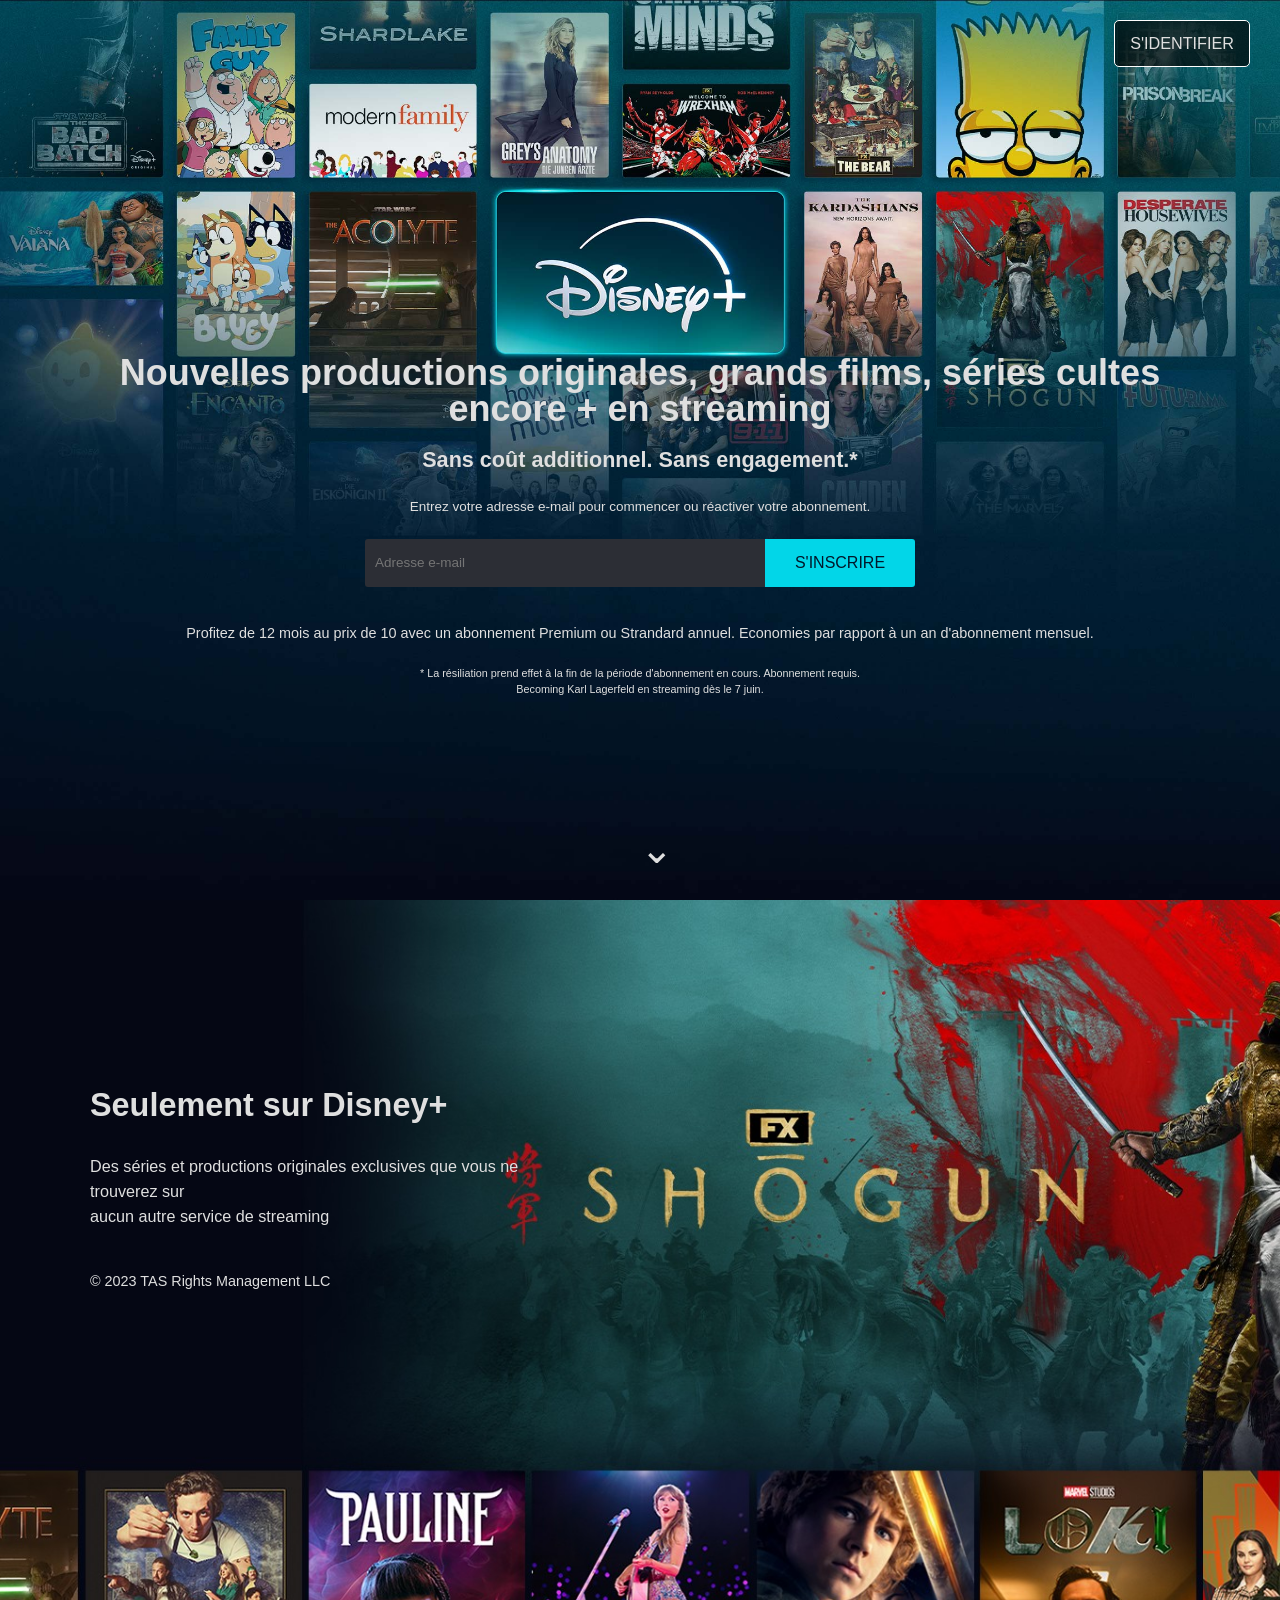
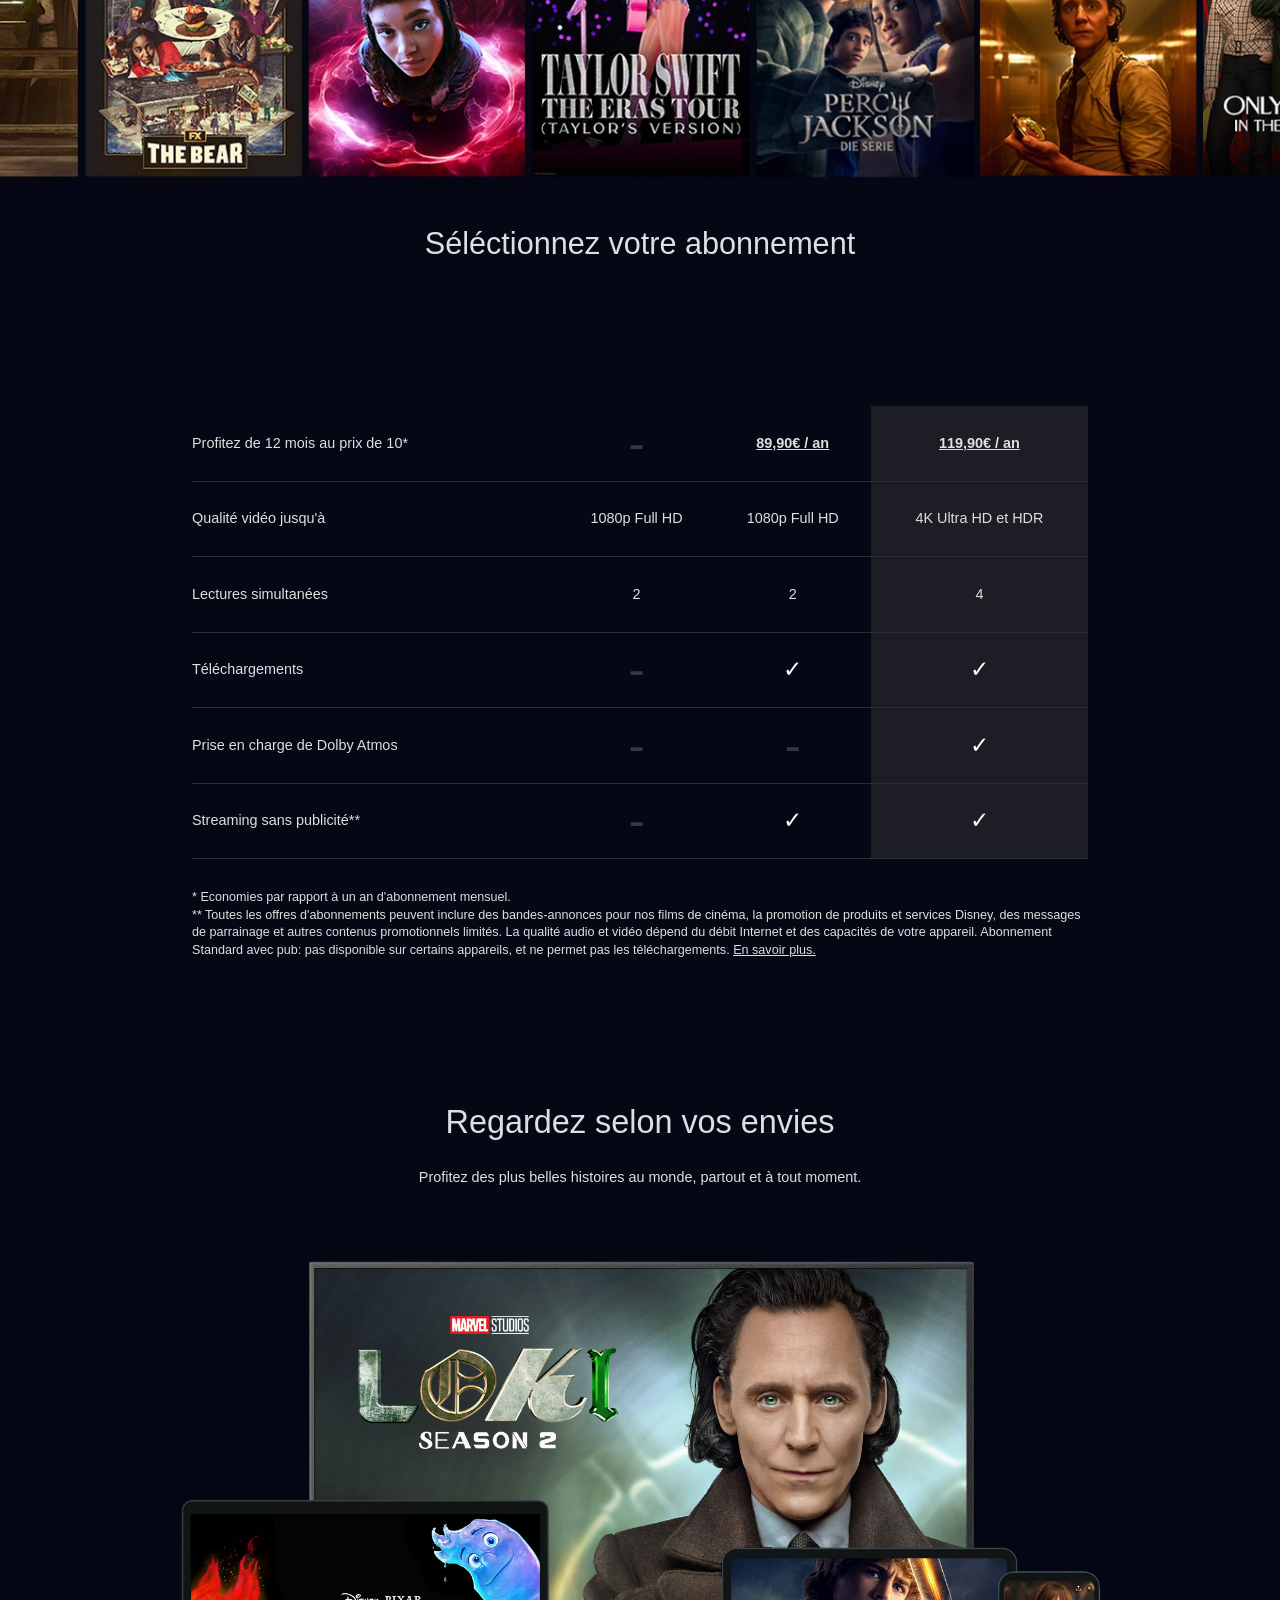
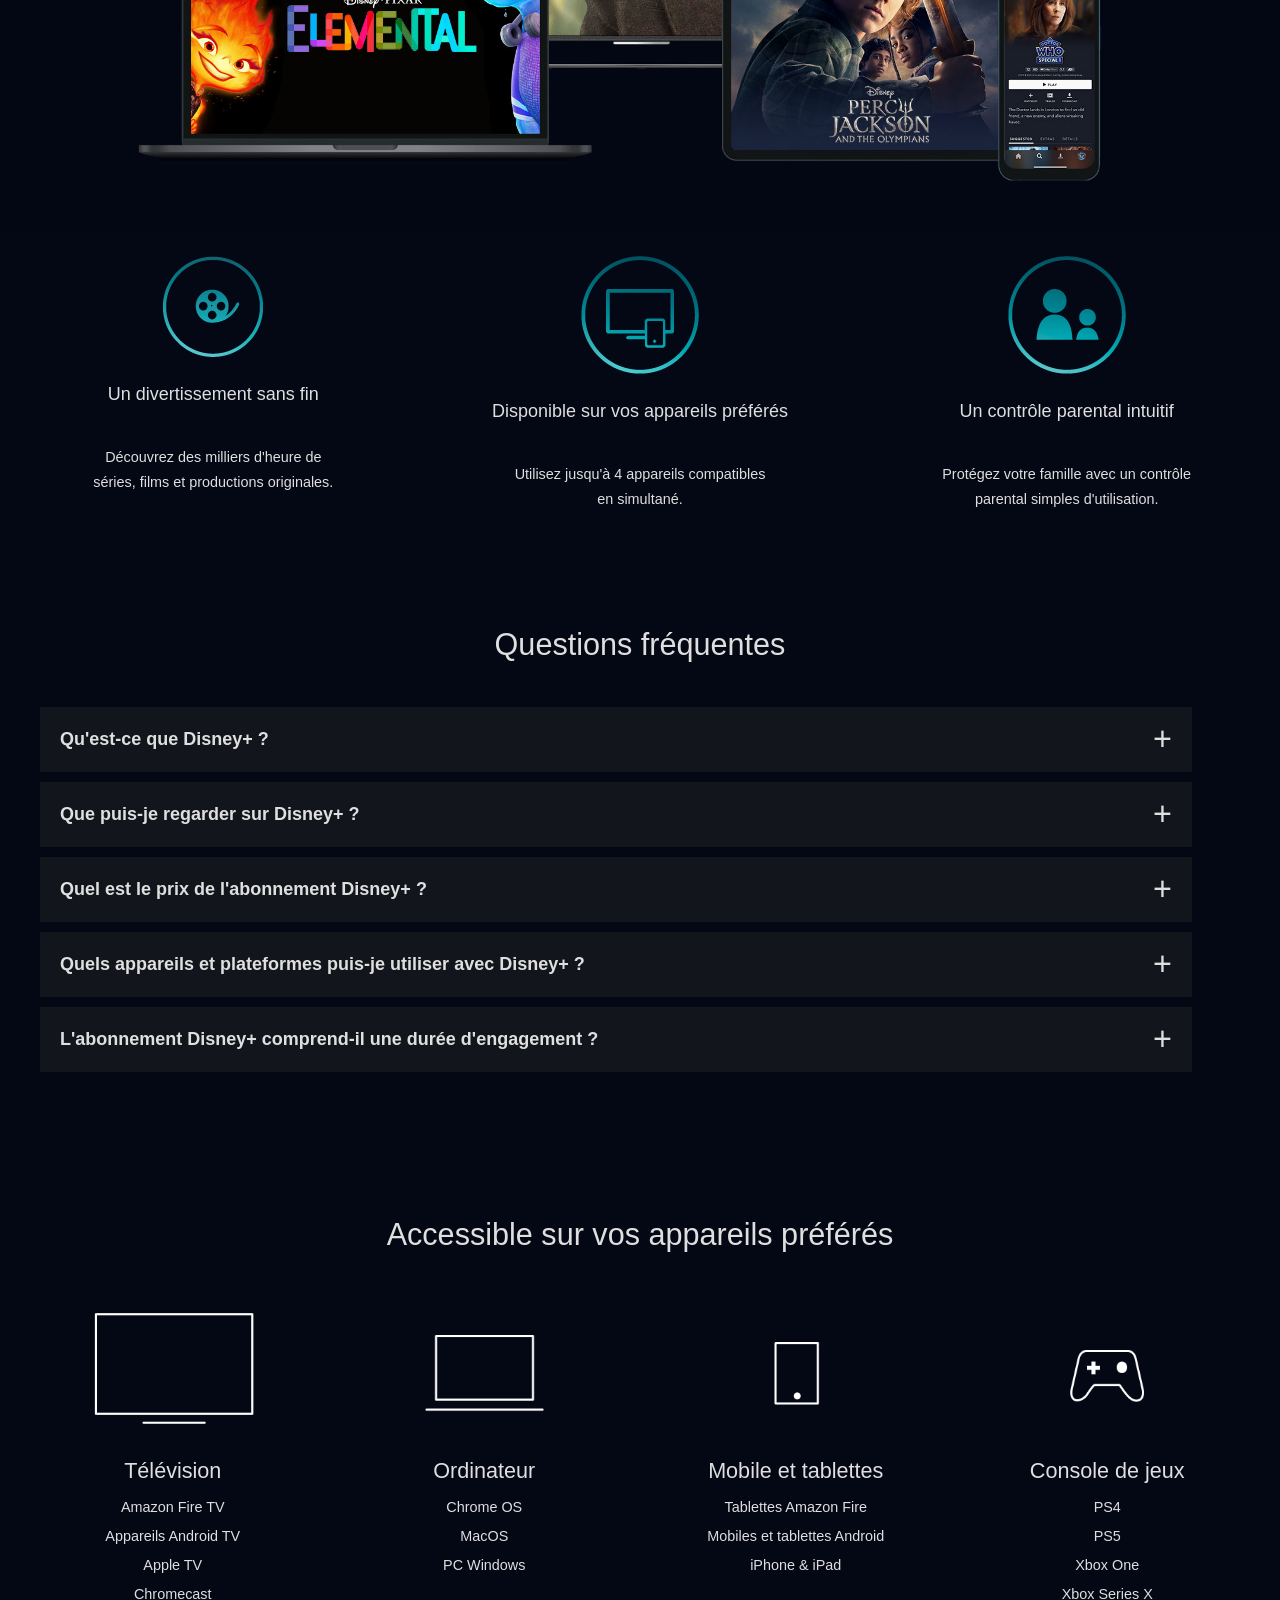
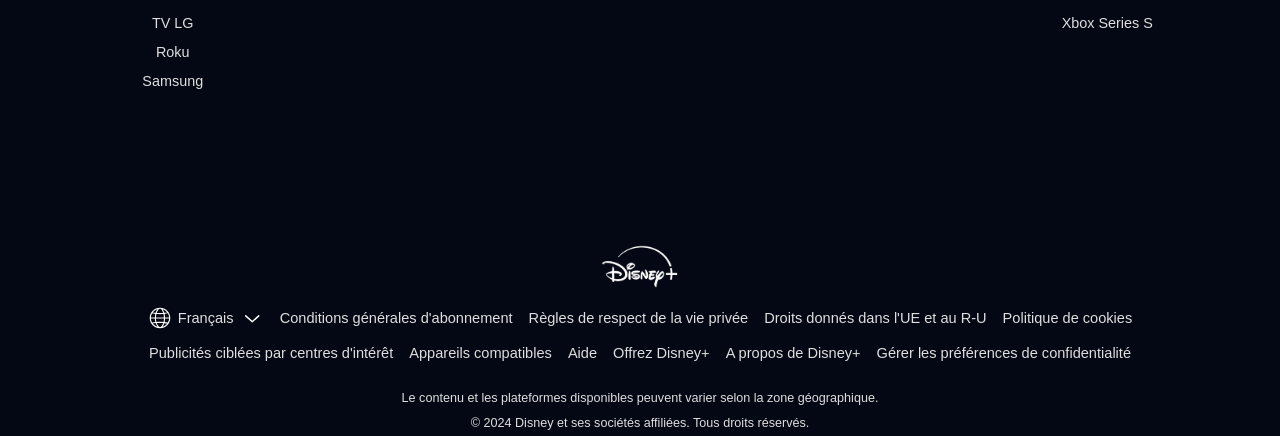
==== commit f7b65a36: "Ajout des commentaires et finalisation" ====
--- a/index.html
+++ b/index.html
@@ -11,6 +11,9 @@
 </head>
 
 <body>
+    <!-- ========================================
+         SECTION PAGE D'ACCUEIL
+         ======================================== -->
     <section class="page_accueil">
         <header class="header_disney">
             <a href="https://www.disneyplus.com/identity/login/enter-email" class="btn_identification">S'IDENTIFIER</a>
@@ -38,6 +41,9 @@
 
     </section>
 
+    <!-- ========================================
+         SECTION DISNEY
+         ======================================== -->
     <section class="section_disney" id="disney">
         <div class="div_disney">
             <h2>Seulement sur Disney+</h2>
@@ -49,6 +55,10 @@
             <p class="img_tel"></p>
         </div>
     </section>
+
+    <!-- ========================================
+         SECTION ABONNEMENTS
+         ======================================== -->
     <section class="abonnement">
         <div class="container_abonnement">
             <h3 class="titre_abonnement">Séléctionnez votre abonnement</h3>
@@ -67,7 +77,9 @@
                             <td>8,99€ / mois</td>
                             <td>11,99€ / mois</td>
                         </tr>
-                        <tr class="text_abo_tel"><td colspan="3">Profitez de 12 mois au prix de 10*</td></tr>
+                        <tr class="text_abo_tel">
+                            <td colspan="3">Profitez de 12 mois au prix de 10*</td>
+                        </tr>
                         <tr>
                             <th>Profitez de 12 mois au prix de 10*</th>
                             <td class="trait">-</td>
@@ -76,39 +88,49 @@
                         </tr>
 
                         <tr>
-                            <tr class="text_abo_tel"><td colspan="3">Qualité vidéo jusqu'à</td></tr>
-                            <th>Qualité vidéo jusqu'à</th>
-                            <td>1080p Full HD</td>
-                            <td>1080p Full HD</td>
-                            <td class="fin">4K Ultra HD et HDR</td>
-                        </tr>
-                        <tr>
-                            <tr class="text_abo_tel"><td colspan="3">Lectures simultanées</td></tr>
-                            <th>Lectures simultanées</th>
-                            <td>2</td>
-                            <td>2</td>
-                            <td class="fin">4</td>
-                        </tr>
-                        <tr>
-                            <tr class="text_abo_tel"><td colspan="3">Téléchargements</td></tr>
-                            <th>Téléchargements</th>
-                            <td class="trait">-</td>
-                            <td class="coche">✓</td>
-                            <td class="coche fin">✓</td>
-                        </tr>
-                        <tr>
-                            <tr class="text_abo_tel"><td colspan="3">Prise en charge de Dolby Atmos</td></tr>
-                            <th>Prise en charge de Dolby Atmos</th>
-                            <td class="trait">-</td>
-                            <td class="trait">-</td>
-                            <td class="coche fin">✓</td>
-                        </tr>
-                        <tr>
-                            <tr class="text_abo_tel"><td colspan="3">Streaming sans publicité**</td></tr>
-                            <th>Streaming sans publicité**</th>
-                            <td class="trait">-</td>
-                            <td class="coche">✓</td>
-                            <td class="coche fin">✓</td>
+                        <tr class="text_abo_tel">
+                            <td colspan="3">Qualité vidéo jusqu'à</td>
+                        </tr>
+                        <th>Qualité vidéo jusqu'à</th>
+                        <td>1080p Full HD</td>
+                        <td>1080p Full HD</td>
+                        <td class="fin">4K Ultra HD et HDR</td>
+                        </tr>
+                        <tr>
+                        <tr class="text_abo_tel">
+                            <td colspan="3">Lectures simultanées</td>
+                        </tr>
+                        <th>Lectures simultanées</th>
+                        <td>2</td>
+                        <td>2</td>
+                        <td class="fin">4</td>
+                        </tr>
+                        <tr>
+                        <tr class="text_abo_tel">
+                            <td colspan="3">Téléchargements</td>
+                        </tr>
+                        <th>Téléchargements</th>
+                        <td class="trait">-</td>
+                        <td class="coche">✓</td>
+                        <td class="coche fin">✓</td>
+                        </tr>
+                        <tr>
+                        <tr class="text_abo_tel">
+                            <td colspan="3">Prise en charge de Dolby Atmos</td>
+                        </tr>
+                        <th>Prise en charge de Dolby Atmos</th>
+                        <td class="trait">-</td>
+                        <td class="trait">-</td>
+                        <td class="coche fin">✓</td>
+                        </tr>
+                        <tr>
+                        <tr class="text_abo_tel">
+                            <td colspan="3">Streaming sans publicité**</td>
+                        </tr>
+                        <th>Streaming sans publicité**</th>
+                        <td class="trait">-</td>
+                        <td class="coche">✓</td>
+                        <td class="coche fin">✓</td>
                         </tr>
                     </tbody>
                 </table>
@@ -125,6 +147,10 @@
             </div>
         </div>
     </section>
+
+    <!-- ========================================
+         SECTION PUBLICITÉ & BÉNÉFICES
+         ======================================== -->
     <section class="pub">
         <h2>Regardez selon vos envies</h2>
         <p>Profitez des plus belles histoires au monde, partout et à tout moment.</p>
@@ -147,6 +173,10 @@
             </div>
         </div>
     </section>
+
+    <!-- ========================================
+         SECTION FAQ
+         ======================================== -->
     <section class="faq">
         <h3>Questions fréquentes</h3>
         <div class="contenu_faq">
@@ -238,6 +268,10 @@
             </div>
         </div>
     </section>
+
+    <!-- ========================================
+         SECTION APPAREILS COMPATIBLES
+         ======================================== -->
     <section class="appareil">
         <h3>Accessible sur vos appareils préférés</h3>
         <div class="appareil_container">
@@ -285,6 +319,10 @@
             </div>
         </div>
     </section>
+
+    <!-- ========================================
+         FOOTER
+         ======================================== -->
     <footer>
         <div class="footer_container">
             <div class="footer_logo">
@@ -293,9 +331,9 @@
             <div class="footer_liens">
                 <ul>
                     <li class="language_item"><a href="" class="language_toggle">
-                        <img src="./img/logo-planete.svg" alt="globe " class="planete"> Français
-                        <img src="./img/logo-valide-noir.svg" alt="fleche language" class="arrow_language">
-                    </a>
+                            <img src="./img/logo-planete.svg" alt="globe " class="planete"> Français
+                            <img src="./img/logo-valide-noir.svg" alt="fleche language" class="arrow_language">
+                        </a>
                         <ul class="language_liste">
                             <li><a href="./index.html">Français</a></li>
                             <li><a href="./index_en.html">Anglais</a></li>
@@ -311,7 +349,7 @@
                     </li>
                     <li> <a href="https://www.disneyplus.com/fr-fr/legal/politique-de-cookies">Politique de cookies</a>
                     </li>
-                    
+
                 </ul>
                 <ul>
                     <li><a href="#">Publicités ciblées par centres d'intérêt</a></li>
@@ -334,6 +372,10 @@
             </div>
         </div>
     </footer>
+
+    <!-- ========================================
+         SCRIPTS
+         ======================================== -->
     <script src="./js/faq.js"></script>
 </body>
 
--- a/css/style.css
+++ b/css/style.css
@@ -1,3 +1,7 @@
+/* ========================================
+   STYLES GÉNÉRAUX
+   ======================================== */
+
 * {
   font-family: Inspire, sans-serif;
   font-style: normal;
@@ -5,9 +9,11 @@
   color: rgb(223, 223, 223);
   font-size: 18px;
   line-height: 25px;
-  
-}
-*, *::before, *::after {
+}
+
+*,
+*::before,
+*::after {
   box-sizing: border-box;
 }
 
@@ -18,15 +24,20 @@
 }
 
 body {
-  background-color: #040714 ;
-  margin: 0;
-}
+  background-color: #040714;
+  margin: 0;
+}
+
+/* ========================================
+   HEADER & NAVIGATION
+   ======================================== */
 
 .header_disney {
   display: flex;
   justify-content: flex-end;
   padding: 20px 30px;
 }
+
 #id_mail {
   padding: 10px;
   height: 48px;
@@ -48,6 +59,10 @@
   font-size: 0.9em;
 }
 
+/* ========================================
+   PAGE D'ACCUEIL
+   ======================================== */
+
 .page_accueil {
   background-image: url(../img/original_2.jpeg);
   background-size: cover;
@@ -69,19 +84,21 @@
   padding: 0 20px;
   margin-top: 70px;
   flex: 1;
-  
-}
+}
+
 .texte_central h1 {
   font-size: 2em;
   font-weight: 600;
   line-height: 1em;
   margin: 0;
 }
+
 .engagement {
   font-size: 1.2em;
   margin-top: 20px;
   font-weight: 600;
 }
+
 .instruction {
   font-size: 0.75em;
   font-weight: 200;
@@ -98,8 +115,8 @@
   flex-wrap: nowrap;
   width: min(92%, 640px);
   margin: 20px auto;
-
-}
+}
+
 #id_mail {
   padding: 10px;
   height: 48px;
@@ -127,43 +144,47 @@
   cursor: pointer;
 }
 
-
-
-.offre{
-    font-size: 0.8em;
-    font-weight: 200;
-}
-
-.note_bas{
-    font-size: 0.6em;
-    line-height: 0.4em;
-    font-weight: 100;
-}
-
-.fleche{
+.offre {
+  font-size: 0.8em;
+  font-weight: 200;
+}
+
+.note_bas {
+  font-size: 0.6em;
+  line-height: 0.4em;
+  font-weight: 100;
+}
+
+.fleche {
   position: absolute;
   left: 50%;
   bottom: 30px;
 }
 
-
-
-.fleche a{
-    font-size: 2.2em;
-    text-decoration: none;
+.fleche a {
+  font-size: 2.2em;
+  text-decoration: none;
 }
 
 .fleche:hover {
-    animation: bounce 3s infinite;
-}
+  animation: bounce 3s infinite;
+}
+
 @keyframes bounce {
-  0%, 100% {
+
+  0%,
+  100% {
     transform: translateY(0);
   }
+
   50% {
     transform: translateY(10px);
   }
 }
+
+/* ========================================
+   SECTION DISNEY
+   ======================================== */
 
 .section_disney {
   background-image: url(../img/original_4.jpeg);
@@ -175,6 +196,7 @@
   display: flex;
   align-items: center;
 }
+
 .section_disney h2 {
   text-align: left;
   margin: 0;
@@ -183,23 +205,29 @@
   font-weight: bold;
   margin-bottom: 30px;
 }
+
 .text_disney {
   font-size: 0.9em;
   font-weight: 100;
   margin: 0;
   padding: 0;
 }
+
 .copy {
   font-size: 0.8em;
   font-weight: 100;
   margin-top: 40px;
 }
+
 .div_disney {
   max-width: 600px;
   padding: 0 50px;
   transform: translate(40px, -150px);
-
-}
+}
+
+/* ========================================
+   TABLEAU DES ABONNEMENTS
+   ======================================== */
 
 .titre_abonnement {
   text-align: center;
@@ -212,61 +240,67 @@
   display: none;
 }
 
-.text_abo_tel{
+.text_abo_tel {
   display: none;
 }
 
-table, td {
+table,
+td {
   border-bottom: 1px solid #2c2e35;
   border-collapse: collapse;
-  
+
   text-align: center;
   font-weight: 200;
   font-size: 0.8em;
   margin: 0 auto;
-  
-}
-th{
+}
+
+th {
   border-bottom: 1px solid #2c2e35;
   border-collapse: collapse;
   font-weight: 200;
   font-size: 0.8em;
   text-align: left;
-  
-}
-
-table, tbody, td, th{
+}
+
+table,
+tbody,
+td,
+th {
   padding: 25px 0px;
 }
 
-table{
+table {
   width: 70%;
 }
-.fin{
+
+.fin {
   background-color: #292a2ea9;
 }
-.prix{
+
+.prix {
   font-weight: bold;
   text-decoration: underline;
 }
 
-.trait{
+.trait {
   font-size: 2.7em;
   color: #37383f;
 }
-.coche{
+
+.coche {
   font-size: 1.3em;
   color: #ffffff;
 }
 
-.note_bas_tableau{
+.note_bas_tableau {
   text-align: left;
   width: 70%;
   margin: 0 auto;
   margin-bottom: 150px;
-  
-}
-.note_bas_tableau p{
+}
+
+.note_bas_tableau p {
   font-size: 0.7em;
   font-weight: 100;
   line-height: 1.4em;
@@ -274,31 +308,39 @@
   padding: 0;
   margin-top: 30px;
 }
-.note_bas_tableau p + p {
+
+.note_bas_tableau p+p {
   margin-top: 8px;
 }
+
 .note_bas_tableau p a {
   font-size: 1em;
   line-height: inherit;
   font-weight: inherit;
 }
 
-
-.pub{
+/* ========================================
+   SECTION PUBLICITÉ & BÉNÉFICES
+   ======================================== */
+
+.pub {
   align-items: center;
   text-align: center;
   margin-bottom: 100px;
 }
-.pub h2{
+
+.pub h2 {
   font-size: 1.8em;
   margin-bottom: 10px;
 }
-.pub p{
+
+.pub p {
   font-size: 0.8em;
   font-weight: 100;
   margin: 0;
   padding: 20px;
 }
+
 .image_pub {
   display: flex;
   justify-content: center;
@@ -320,14 +362,18 @@
   flex-wrap: wrap;
   height: auto;
   padding-top: 24px;
-
-}
+}
+
 .benef_item {
   text-align: center;
   width: 300px;
 }
 
-.faq{
+/* ========================================
+   SECTION FAQ
+   ======================================== */
+
+.faq {
   margin-bottom: 150px;
 }
 
@@ -339,12 +385,12 @@
 }
 
 .contenu_faq .faq_item {
-  background-color: #13151D;
-  margin : 0 0 10px 40px;
+  background-color: #13151d;
+  margin: 0 0 10px 40px;
   width: 90%;
 }
 
-.contenu_faq p{
+.contenu_faq p {
   padding: 20px;
   margin: 0;
   display: flex;
@@ -364,29 +410,30 @@
   background-color: transparent;
   padding-bottom: 10px;
 }
-.contenu_faq .faq_reponse p{
+
+.contenu_faq .faq_reponse p {
   font-size: 0.85em;
   margin: 0;
   padding: 5 20px;
 }
 
-.faq_question{
+.faq_question {
   font-weight: 600;
   font-size: 1em;
 }
 
-.contenu_faq .faq_reponse li{
+.contenu_faq .faq_reponse li {
   font-size: 0.85em;
   padding: 5px;
   margin-left: 30px;
 }
 
 .contenu_faq .faq_reponse .disclaimer {
-  font-size: 0.60em;
+  font-size: 0.6em;
   line-height: 1.45;
 }
 
-.contenu_faq .faq_reponse ul{
+.contenu_faq .faq_reponse ul {
   margin: auto;
 }
 
@@ -410,11 +457,15 @@
   transform: scaleX(1.6);
 }
 
-.appareil{
+/* ========================================
+   SECTION APPAREILS
+   ======================================== */
+
+.appareil {
   margin-bottom: 150px;
 }
 
-.appareil  h3{
+.appareil h3 {
   text-align: center;
   font-size: 1.7em;
   font-weight: 400;
@@ -433,7 +484,6 @@
   margin: 0;
   padding: 0;
   font-weight: 100;
-  
 }
 
 .appareil_item {
@@ -474,6 +524,9 @@
   margin: 0 auto 20px;
 }
 
+/* ========================================
+   FOOTER
+   ======================================== */
 
 .logo_disney_bas {
   width: 120px;
@@ -486,7 +539,8 @@
 .footer_logo img {
   width: 80px;
 }
-.footer_liens > ul {
+
+.footer_liens>ul {
   list-style: none;
   display: flex;
   flex-wrap: nowrap;
@@ -494,10 +548,10 @@
   gap: 16px;
   margin: 10px auto;
   padding: 0;
-  
-}
-
-.footer_liens li , .footer_liens a {
+}
+
+.footer_liens li,
+.footer_liens a {
   font-size: 0.9em;
   font-weight: 100;
 }
@@ -537,7 +591,7 @@
   display: flex;
 }
 
-.language_toggle:hover + .language_liste,
+.language_toggle:hover+.language_liste,
 .language_item:hover .language_liste {
   display: flex;
 }
@@ -547,67 +601,107 @@
   width: auto;
   display: block;
 }
-.planete{
+
+.planete {
   filter: invert(1);
-  
-}
+}
+
 .arrow_language {
   filter: invert(1);
 }
 
-.copyright{
+.copyright {
   margin-top: 20px;
 }
 
-.copyright p{
+.copyright p {
   text-align: center;
   font-size: 0.7em;
   font-weight: 100;
   margin: 0;
-  
-}
-
-
-
-
+}
+
+/* ========================================
+   MEDIA QUERIES - TABLETTE (769px - 1024px)
+   ======================================== */
 
 @media (min-width: 769px) and (max-width: 1024px) {
-table{
-  width: 95%;
-}
+  .fleche {
+    position: static;
+  }
+
+  table {
+    width: 95%;
+  }
+
+  .texte_central {
+    margin-top: 190px;
+  }
+
+  .section_disney {
+    background-size: 100% auto;
+    background-position: right center;
+    background-color: #040714;
+    min-height: 70vh;
+  }
+
+  .div_disney {
+    margin-top: 170px;
+    max-width: 600px;
+    padding: 0px 250px 0px 0px;
+  }
+
+  .titre_abonnement {
+    margin-bottom: 40px;
+    font-size: 2.5em;
+    font-weight: bold;
+  }
+
   .bouton_tel,
   .prix_tel {
     display: table-row;
   }
 
-  .bouton_tel > th {
+  .bouton_tel>th {
     border-bottom: transparent;
   }
 
-  .bouton_tel > td {
+  .bouton_tel>td {
     background-color: #215e66;
     border-top: 1px solid #2c2e35;
     border-bottom: transparent;
     padding: 10px 14px 6px;
     min-width: 170px;
     background-clip: content-box;
-    border-radius: 15px;
+    border-radius: 20px;
     font-size: 0.8em;
     font-weight: bold;
   }
 
-  .bouton_tel > .pre {
+  .bouton_tel>.pre {
     background-color: #02d6e8;
     color: black;
     font-weight: 700;
   }
 
-  .prix_tel > td {
+  .prix_tel>td {
     border-bottom: 1px solid white;
     padding-top: 4px;
   }
-  .prix_tel > th{
+
+  .prix_tel>th {
     border: transparent;
+  }
+
+  .note_bas_tableau {
+    width: 90%;
+    margin: 0 auto;
+    padding-bottom: 70px;
+  }
+
+  .pub h2 {
+    font-size: 2em;
+    font-weight: bold;
   }
 
   .appareil_container {
@@ -623,10 +717,35 @@
   .benef_item {
     width: auto;
     flex: 1;
-    max-width: 250px;
-  }
-
-  .footer_liens > ul {
+    max-width: 280px;
+    font-size: 1.3em;
+    font-weight: bold;
+  }
+
+  .benef_item h3 {
+    font-size: 1.3em;
+    line-height: 1em;
+    font-weight: bold;
+  }
+
+  .faq h3 {
+    margin-top: 0px;
+    font-size: 2.3em;
+    font-weight: bold;
+  }
+
+  .appareil>h3 {
+    margin-top: 0px;
+    font-size: 2em;
+    font-weight: bold;
+  }
+
+  .appareil_item h3 {
+    font-size: 1.5em;
+    font-weight: bold;
+  }
+
+  .footer_liens>ul {
     flex-wrap: wrap;
     overflow-x: hidden;
     justify-content: center;
@@ -637,7 +756,9 @@
   }
 }
 
-
+/* ========================================
+   MEDIA QUERIES - DESKTOP (1025px et +)
+   ======================================== */
 
 @media (min-width: 1025px) {
   .appareil_container {
@@ -646,21 +767,40 @@
   }
 }
 
-
-
-
+/* ========================================
+   MEDIA QUERIES - MOBILE (max 768px)
+   ======================================== */
 
 @media (max-width: 768px) {
-
   .titre_abonnement {
     font-size: 3em;
     margin-bottom: 40px;
     font-weight: bold;
-  }
-
-  h3, h2{
+    line-height: 1em;
+  }
+
+  .texte_central h1,
+  .pub h2,
+  .faq h3,
+  .appareil h3 {
+    font-size: 3em;
+    line-height: 1em;
+    font-weight: bold;
+  }
+
+  .appareil_item {
+    font-size: 1.7em;
+  }
+
+  .appareil_item ul {
+    font-size: 0.7em;
+    font-weight: bold;
+  }
+
+  .benef_item h3 {
     font-size: 2em;
-    line-height: 1em;
+    font-weight: bold;
+    line-height: 1.4em;
   }
 
   .page_accueil {
@@ -693,9 +833,16 @@
   }
 
   .section_disney h2 {
-    font-size: 2.4em;
-  }
-
+    font-size: 3em;
+    padding-left: 20px;
+    padding-right: 20px;
+    margin-top: 40px;
+  }
+
+  .section_disney .text_disney {
+    font-size: 2em;
+    line-height: 1.3em;
+  }
 
   .formulaire {
     flex-direction: column;
@@ -720,25 +867,24 @@
   }
 
   .offre {
-    font-size: 0.9em;
+    font-size: 1.4em;
     line-height: 1.4;
     margin: 12px auto 0;
-    max-width: min(92%, 460px);
+    max-width: min(92%, 660px);
     text-align: center;
   }
 
   .note_bas {
-    font-size: 0.7em;
+    font-size: 0.9em;
     line-height: 1.35;
     margin: 20px auto 0;
-    max-width: min(92%, 460px);
+    max-width: min(92%, 660px);
     text-align: center;
   }
 
-  .note_bas + .note_bas {
+  .note_bas+.note_bas {
     margin-top: 2px;
   }
-  
 
   .fleche {
     position: static;
@@ -751,15 +897,14 @@
     line-height: 1;
   }
 
-
-  .img_tel{
+  .img_tel {
     background-image: url(../img/original_3.jpeg);
     background-size: cover;
     background-repeat: no-repeat;
     background-position: center;
-    width: min(100%, 460px);
-    height: 350px;
-    margin: 120px auto 0;
+    width: min(100%, 560px);
+    height: 450px;
+    margin: 90px auto 0;
   }
 
   .benef_ligne {
@@ -768,7 +913,12 @@
   }
 
   .benef_item {
-    width: min(90%, 300px);
+    width: min(90%, 500px);
+  }
+
+  .benef_item p {
+    font-size: 1.3em;
+    line-height: 1.4em;
   }
 
   .bouton_tel,
@@ -776,68 +926,65 @@
     display: table-row;
   }
 
-  .bouton_tel > th {
+  .bouton_tel>th {
     border-bottom: transparent;
   }
 
-  .bouton_tel > td {
+  .bouton_tel>td {
     background-color: #215e66;
     border-top: 1px solid #2c2e35;
     border-bottom: transparent;
     padding: 10px 14px 6px;
     min-width: 170px;
     background-clip: content-box;
-    border-radius: 15px;
+    border-radius: 20px;
     font-size: 0.8em;
     font-weight: bold;
   }
 
-  .bouton_tel > .pre {
+  .bouton_tel>.pre {
     background-color: #02d6e8;
     color: black;
     font-weight: 700;
   }
 
-  .prix_tel > td {
+  .prix_tel>td {
     border-bottom: 1px solid white;
     padding-top: 4px;
   }
 
-
-  .text_abo_tel{
+  .text_abo_tel {
     display: table-row;
   }
 
-  .text_abo_tel > td {
+  .text_abo_tel>td {
     border-bottom: transparent;
-    padding: 10px 4px 0px;
+    padding: 10px 4px 10px;
   }
 
   table td {
     padding: 0px 0px 15px;
   }
-  
 
   table {
     border-spacing: 0;
-    width: 50%;;
-  }
-
-  tbody th{
+    width: 50%;
+  }
+
+  tbody th {
     display: none;
   }
+
   .note_bas_tableau {
     max-width: 80%;
     padding-bottom: 70px;
-   
-  }
- 
-
-  
- .fin{
+  }
+
+  .fin {
     background-color: transparent;
   }
-.contenu_faq .faq_item {
+
+  .contenu_faq .faq_item {
     margin: 0 0 10px 40px;
     width: 85%;
     margin-right: 40px;
@@ -866,7 +1013,7 @@
     font-size: 0.75em;
   }
 
-  .footer_liens > ul {
+  .footer_liens>ul {
     flex-wrap: wrap;
     overflow-x: hidden;
     justify-content: center;
@@ -876,12 +1023,47 @@
     white-space: normal;
   }
 
-
-
-.note_bas_tableau {
-  width: 90%;
-  margin: 0 auto;
-  padding-bottom: 70px;
-}
-
+  .note_bas_tableau {
+    width: 90%;
+    margin: 0 auto;
+    padding-bottom: 70px;
+  }
+
+  .faq_question {
+    font-size: 1.2em;
+  }
+
+  .contenu_faq .icon {
+    font-size: 3em;
+  }
+
+  .footer_container {
+    padding: 0px 80px 20px;
+  }
+}
+
+/* ========================================
+   MEDIA QUERIES - PETITS ÉCRANS (max 500px)
+   ======================================== */
+
+@media (max-width: 500px) {
+  .bouton_tel>td {
+    background-color: #215e66;
+    border-top: 1px solid #2c2e35;
+    border-bottom: transparent;
+    padding: 10px 10px 10px;
+    min-width: 110px;
+    min-height: 80px;
+    background-clip: content-box;
+    border-radius: 20px;
+    font-size: 0.8em;
+    font-weight: bold;
+    line-height: 1.4em;
+    display: table-cell;
+    vertical-align: middle;
+  }
+
+  .footer_container {
+    padding: 0px 20px 20px;
+  }
 }
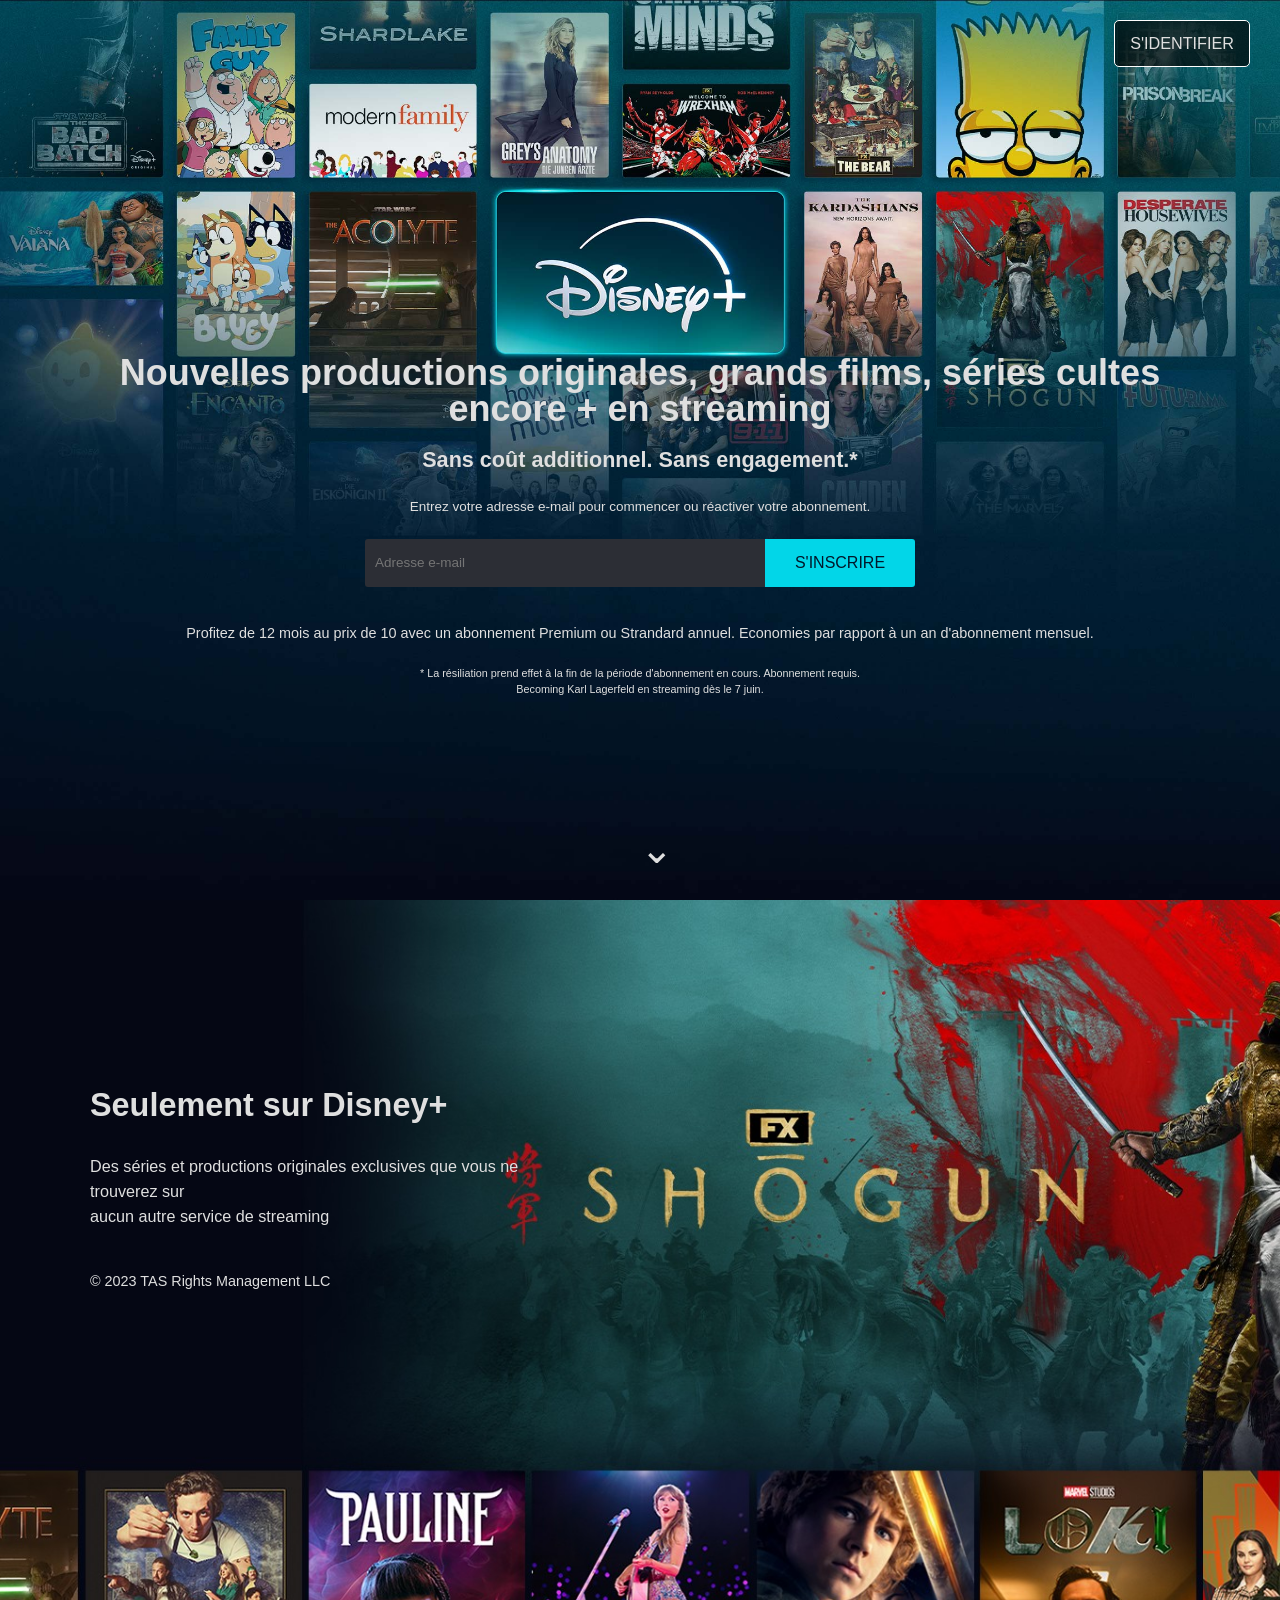
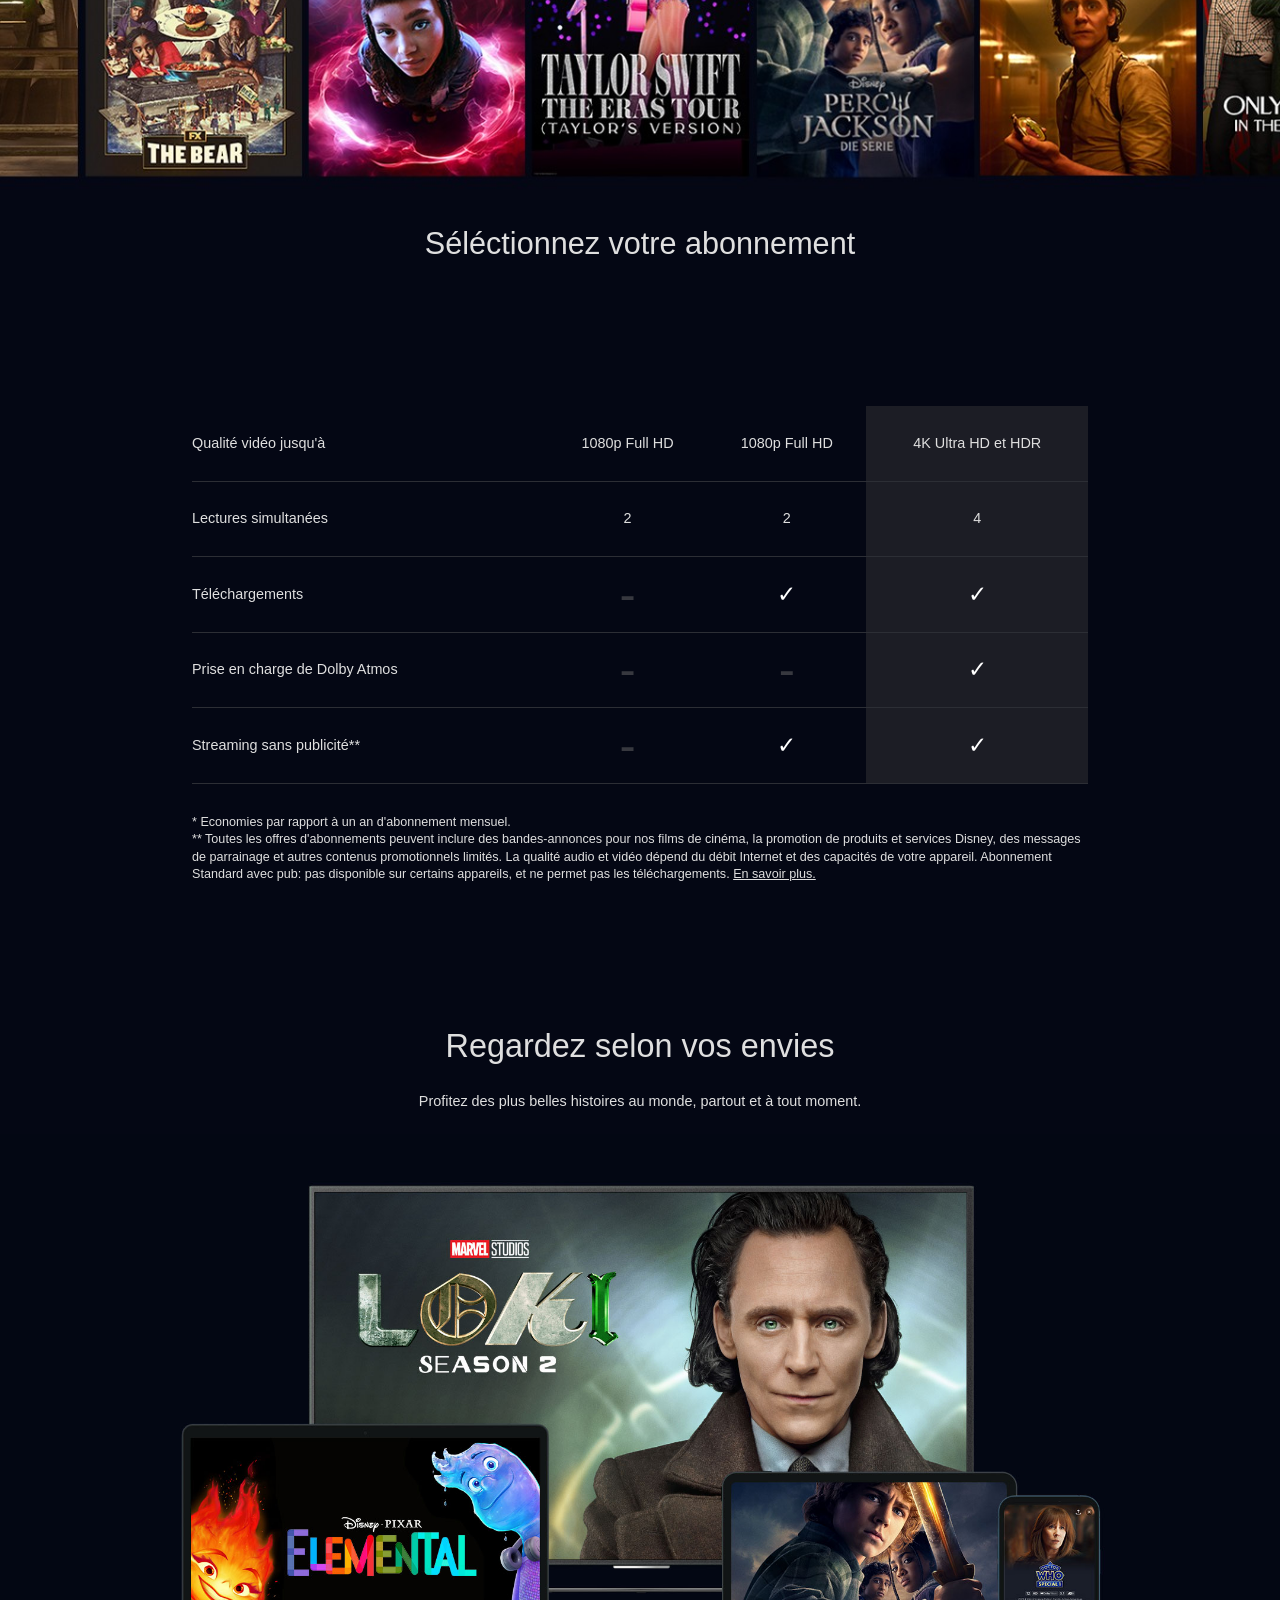
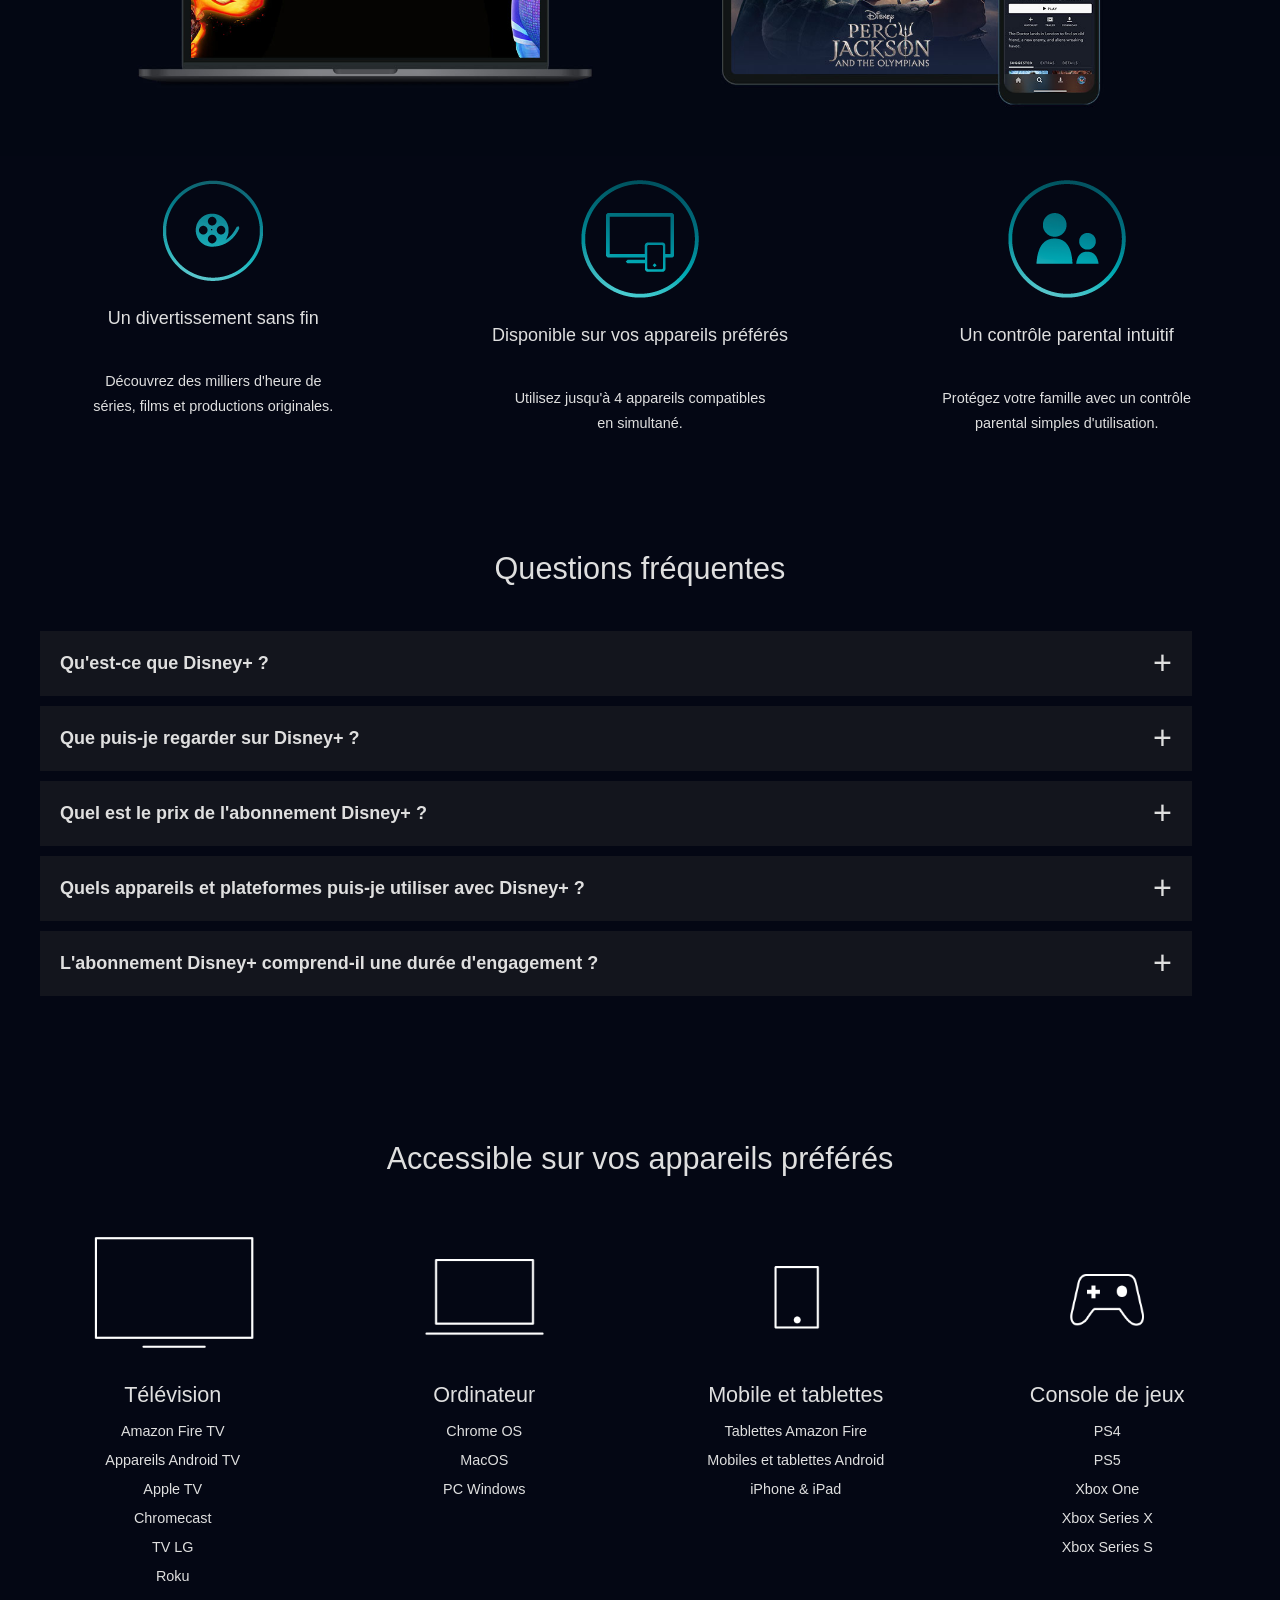
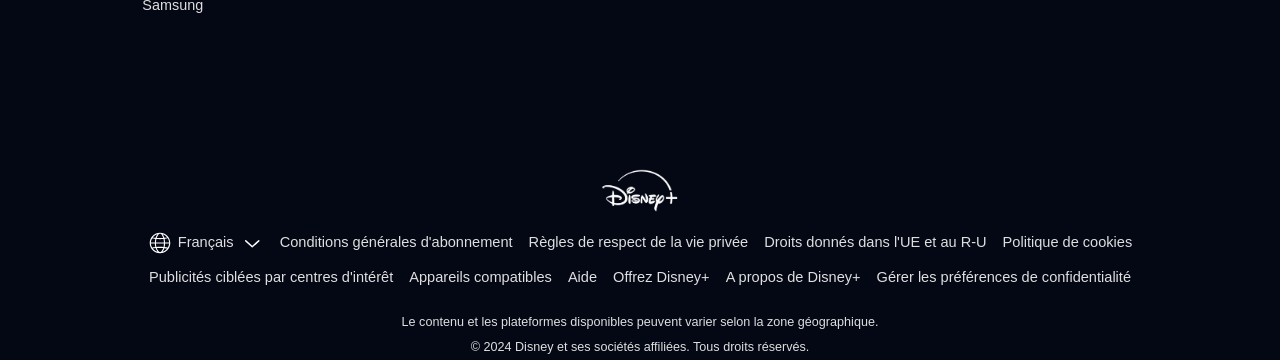
==== commit 339ff15f: "Final avec ajout des commentaires dans le code et séparation du CSS en plusieurs fichiers (tablette," ====
--- a/index.html
+++ b/index.html
@@ -6,6 +6,9 @@
     <meta name="viewport" content="width=device-width, initial-scale=1.0">
     <link rel="stylesheet" href="./css/normalize.css">
     <link rel="stylesheet" href="./css/style.css">
+    <link rel="stylesheet" href="./css/style-tablette.css" media="screen and (min-width: 769px) and (max-width: 1024px)">
+    <link rel="stylesheet" href="./css/style-telephone.css" media="screen and (max-width: 768px)">
+    <link rel="stylesheet" href="./css/style-tres-petit-ecran.css" media="screen and (max-width: 500px)">
     <link rel="icon" href="./img/favicon-v2.ico" type="image/x-icon">
     <title>Disney+</title>
 </head>
@@ -53,6 +56,7 @@
                 streaming</p>
             <p class="copy">© 2023 TAS Rights Management LLC</p>
             <p class="img_tel"></p>
+            <!-- Bloc vide utilisé uniquement comme support d'image en CSS sur mobile. -->
         </div>
     </section>
 
@@ -80,9 +84,10 @@
                         <tr class="text_abo_tel">
                             <td colspan="3">Profitez de 12 mois au prix de 10*</td>
                         </tr>
-                        <tr>
+                                    <tr class="text_abo_tel">
                             <th>Profitez de 12 mois au prix de 10*</th>
                             <td class="trait">-</td>
+                                    <!-- Lignes dupliquées pour la version mobile : le libellé passe au-dessus des valeurs. -->
                             <td class="prix">89,90€ / an</td>
                             <td class="prix fin">119,90€ / an</td>
                         </tr>
@@ -334,6 +339,7 @@
                             <img src="./img/logo-planete.svg" alt="globe " class="planete"> Français
                             <img src="./img/logo-valide-noir.svg" alt="fleche language" class="arrow_language">
                         </a>
+                        <!-- La liste imbriquée sert de menu déroulant pour changer de langue. -->
                         <ul class="language_liste">
                             <li><a href="./index.html">Français</a></li>
                             <li><a href="./index_en.html">Anglais</a></li>
--- a/css/style.css
+++ b/css/style.css
@@ -63,6 +63,7 @@
    PAGE D'ACCUEIL
    ======================================== */
 
+/* Section d'accueil pleine hauteur avec image de fond et contenu centré verticalement. */
 .page_accueil {
   background-image: url(../img/original_2.jpeg);
   background-size: cover;
@@ -113,6 +114,7 @@
   justify-content: center;
   align-items: stretch;
   flex-wrap: nowrap;
+  /* Garde le formulaire fluide sans dépasser 640px sur grand écran. */
   width: min(92%, 640px);
   margin: 20px auto;
 }
@@ -155,6 +157,7 @@
   font-weight: 100;
 }
 
+/* Flèche positionnée en absolu pour rester ancrée en bas du hero sur grand écran. */
 .fleche {
   position: absolute;
   left: 50%;
@@ -222,6 +225,7 @@
 .div_disney {
   max-width: 600px;
   padding: 0 50px;
+  /* Décale le bloc pour l'aligner visuellement avec l'image de fond. */
   transform: translate(40px, -150px);
 }
 
@@ -310,6 +314,7 @@
 }
 
 .note_bas_tableau p+p {
+  /* Cible uniquement les paragraphes qui suivent un autre paragraphe. */
   margin-top: 8px;
 }
 
@@ -354,6 +359,7 @@
   max-width: 1300px;
 }
 
+/* Ligne flexible qui passe de plusieurs colonnes à une pile verticale selon l'écran. */
 .benef_ligne {
   display: flex;
   flex-direction: row;
@@ -402,6 +408,7 @@
   cursor: pointer;
 }
 
+/* Réponse masquée par défaut, révélée seulement quand la classe active est posée par le JS. */
 .contenu_faq .faq_reponse {
   display: none;
   margin-top: 0;
@@ -450,6 +457,7 @@
   font-size: 1.8em;
 }
 
+/* Étire légèrement le symbole pour que le "-" reste visuellement centré dans la ligne. */
 .contenu_faq .faq_item.active .icon {
   font-size: 1.9em;
   line-height: 1;
@@ -511,6 +519,7 @@
 
 .appareil_container {
   display: grid;
+  /* Crée autant de colonnes que possible, avec un minimum de 350px par carte. */
   grid-template-columns: repeat(auto-fit, minmax(350px, 1fr));
   gap: 50px;
   width: 95%;
@@ -567,6 +576,7 @@
   position: relative;
 }
 
+/* Menu déroulant superposé au footer, masqué tant qu'il n'est pas survolé. */
 .language_liste {
   display: none;
   position: absolute;
@@ -588,6 +598,7 @@
 
 .language_item:has(.planete:hover) .language_liste,
 .language_item:has(.language_liste:hover) .language_liste {
+  /* :has permet de garder le menu ouvert tant que l'icône ou la liste est survolée. */
   display: flex;
 }
 
@@ -622,142 +633,7 @@
 }
 
 /* ========================================
-   MEDIA QUERIES - TABLETTE (769px - 1024px)
-   ======================================== */
-
-@media (min-width: 769px) and (max-width: 1024px) {
-  .fleche {
-    position: static;
-  }
-
-  table {
-    width: 95%;
-  }
-
-  .texte_central {
-    margin-top: 190px;
-  }
-
-  .section_disney {
-    background-size: 100% auto;
-    background-position: right center;
-    background-color: #040714;
-    min-height: 70vh;
-  }
-
-  .div_disney {
-    margin-top: 170px;
-    max-width: 600px;
-    padding: 0px 250px 0px 0px;
-  }
-
-  .titre_abonnement {
-    margin-bottom: 40px;
-    font-size: 2.5em;
-    font-weight: bold;
-  }
-
-  .bouton_tel,
-  .prix_tel {
-    display: table-row;
-  }
-
-  .bouton_tel>th {
-    border-bottom: transparent;
-  }
-
-  .bouton_tel>td {
-    background-color: #215e66;
-    border-top: 1px solid #2c2e35;
-    border-bottom: transparent;
-    padding: 10px 14px 6px;
-    min-width: 170px;
-    background-clip: content-box;
-    border-radius: 20px;
-    font-size: 0.8em;
-    font-weight: bold;
-  }
-
-  .bouton_tel>.pre {
-    background-color: #02d6e8;
-    color: black;
-    font-weight: 700;
-  }
-
-  .prix_tel>td {
-    border-bottom: 1px solid white;
-    padding-top: 4px;
-  }
-
-  .prix_tel>th {
-    border: transparent;
-  }
-
-  .note_bas_tableau {
-    width: 90%;
-    margin: 0 auto;
-    padding-bottom: 70px;
-  }
-
-  .pub h2 {
-    font-size: 2em;
-    font-weight: bold;
-  }
-
-  .appareil_container {
-    grid-template-columns: repeat(4, 1fr);
-    gap: 16px;
-  }
-
-  .benef_ligne {
-    flex-wrap: nowrap;
-    justify-content: space-around;
-  }
-
-  .benef_item {
-    width: auto;
-    flex: 1;
-    max-width: 280px;
-    font-size: 1.3em;
-    font-weight: bold;
-  }
-
-  .benef_item h3 {
-    font-size: 1.3em;
-    line-height: 1em;
-    font-weight: bold;
-  }
-
-  .faq h3 {
-    margin-top: 0px;
-    font-size: 2.3em;
-    font-weight: bold;
-  }
-
-  .appareil>h3 {
-    margin-top: 0px;
-    font-size: 2em;
-    font-weight: bold;
-  }
-
-  .appareil_item h3 {
-    font-size: 1.5em;
-    font-weight: bold;
-  }
-
-  .footer_liens>ul {
-    flex-wrap: wrap;
-    overflow-x: hidden;
-    justify-content: center;
-  }
-
-  .footer_liens li {
-    white-space: normal;
-  }
-}
-
-/* ========================================
-   MEDIA QUERIES - DESKTOP (1025px et +)
+   STYLES PC (1025px et +)
    ======================================== */
 
 @media (min-width: 1025px) {
@@ -767,303 +643,5 @@
   }
 }
 
-/* ========================================
-   MEDIA QUERIES - MOBILE (max 768px)
-   ======================================== */
-
-@media (max-width: 768px) {
-  .titre_abonnement {
-    font-size: 3em;
-    margin-bottom: 40px;
-    font-weight: bold;
-    line-height: 1em;
-  }
-
-  .texte_central h1,
-  .pub h2,
-  .faq h3,
-  .appareil h3 {
-    font-size: 3em;
-    line-height: 1em;
-    font-weight: bold;
-  }
-
-  .appareil_item {
-    font-size: 1.7em;
-  }
-
-  .appareil_item ul {
-    font-size: 0.7em;
-    font-weight: bold;
-  }
-
-  .benef_item h3 {
-    font-size: 2em;
-    font-weight: bold;
-    line-height: 1.4em;
-  }
-
-  .page_accueil {
-    background-position: center top;
-    background-size: 100%;
-    background-color: #040714;
-  }
-
-  .section_disney {
-    background-image: none !important;
-    background-color: #040714 !important;
-    justify-content: center;
-  }
-
-  .div_disney {
-    transform: none;
-    max-width: 100%;
-    padding: 0 20px;
-    text-align: center;
-  }
-
-  .section_disney h2,
-  .text_disney,
-  .copy {
-    text-align: center;
-  }
-
-  .text_disney br {
-    display: none;
-  }
-
-  .section_disney h2 {
-    font-size: 3em;
-    padding-left: 20px;
-    padding-right: 20px;
-    margin-top: 40px;
-  }
-
-  .section_disney .text_disney {
-    font-size: 2em;
-    line-height: 1.3em;
-  }
-
-  .formulaire {
-    flex-direction: column;
-    gap: 10px;
-    width: min(92%, 460px);
-  }
-
-  #id_mail {
-    max-width: none;
-    box-sizing: border-box;
-    border-radius: 3px;
-    height: auto;
-    min-height: 56px;
-    padding: 14px 12px;
-  }
-
-  .btn_incription {
-    width: 100%;
-    border-radius: 3px;
-    min-height: 56px;
-    padding: 14px 16px;
-  }
-
-  .offre {
-    font-size: 1.4em;
-    line-height: 1.4;
-    margin: 12px auto 0;
-    max-width: min(92%, 660px);
-    text-align: center;
-  }
-
-  .note_bas {
-    font-size: 0.9em;
-    line-height: 1.35;
-    margin: 20px auto 0;
-    max-width: min(92%, 660px);
-    text-align: center;
-  }
-
-  .note_bas+.note_bas {
-    margin-top: 2px;
-  }
-
-  .fleche {
-    position: static;
-    margin-top: 14px;
-  }
-
-  .fleche a {
-    display: inline-block;
-    font-size: 1.8em;
-    line-height: 1;
-  }
-
-  .img_tel {
-    background-image: url(../img/original_3.jpeg);
-    background-size: cover;
-    background-repeat: no-repeat;
-    background-position: center;
-    width: min(100%, 560px);
-    height: 450px;
-    margin: 90px auto 0;
-  }
-
-  .benef_ligne {
-    flex-direction: column;
-    align-items: center;
-  }
-
-  .benef_item {
-    width: min(90%, 500px);
-  }
-
-  .benef_item p {
-    font-size: 1.3em;
-    line-height: 1.4em;
-  }
-
-  .bouton_tel,
-  .prix_tel {
-    display: table-row;
-  }
-
-  .bouton_tel>th {
-    border-bottom: transparent;
-  }
-
-  .bouton_tel>td {
-    background-color: #215e66;
-    border-top: 1px solid #2c2e35;
-    border-bottom: transparent;
-    padding: 10px 14px 6px;
-    min-width: 170px;
-    background-clip: content-box;
-    border-radius: 20px;
-    font-size: 0.8em;
-    font-weight: bold;
-  }
-
-  .bouton_tel>.pre {
-    background-color: #02d6e8;
-    color: black;
-    font-weight: 700;
-  }
-
-  .prix_tel>td {
-    border-bottom: 1px solid white;
-    padding-top: 4px;
-  }
-
-  .text_abo_tel {
-    display: table-row;
-  }
-
-  .text_abo_tel>td {
-    border-bottom: transparent;
-    padding: 10px 4px 10px;
-  }
-
-  table td {
-    padding: 0px 0px 15px;
-  }
-
-  table {
-    border-spacing: 0;
-    width: 50%;
-  }
-
-  tbody th {
-    display: none;
-  }
-
-  .note_bas_tableau {
-    max-width: 80%;
-    padding-bottom: 70px;
-  }
-
-  .fin {
-    background-color: transparent;
-  }
-
-  .contenu_faq .faq_item {
-    margin: 0 0 10px 40px;
-    width: 85%;
-    margin-right: 40px;
-  }
-
-  .appareil_container {
-    grid-template-columns: repeat(2, minmax(0, 1fr));
-    gap: 16px;
-    width: 95%;
-  }
-
-  .appareil_item {
-    padding: 0 8px;
-  }
-
-  .appareil_icon {
-    width: 100%;
-  }
-
-  .appareil_item h3 {
-    font-size: 1em;
-    margin: 0 auto 8px;
-  }
-
-  .appareil li {
-    font-size: 0.75em;
-  }
-
-  .footer_liens>ul {
-    flex-wrap: wrap;
-    overflow-x: hidden;
-    justify-content: center;
-  }
-
-  .footer_liens li {
-    white-space: normal;
-  }
-
-  .note_bas_tableau {
-    width: 90%;
-    margin: 0 auto;
-    padding-bottom: 70px;
-  }
-
-  .faq_question {
-    font-size: 1.2em;
-  }
-
-  .contenu_faq .icon {
-    font-size: 3em;
-  }
-
-  .footer_container {
-    padding: 0px 80px 20px;
-  }
-}
-
-/* ========================================
-   MEDIA QUERIES - PETITS ÉCRANS (max 500px)
-   ======================================== */
-
-@media (max-width: 500px) {
-  .bouton_tel>td {
-    background-color: #215e66;
-    border-top: 1px solid #2c2e35;
-    border-bottom: transparent;
-    padding: 10px 10px 10px;
-    min-width: 110px;
-    min-height: 80px;
-    background-clip: content-box;
-    border-radius: 20px;
-    font-size: 0.8em;
-    font-weight: bold;
-    line-height: 1.4em;
-    display: table-cell;
-    vertical-align: middle;
-  }
-
-  .footer_container {
-    padding: 0px 20px 20px;
-  }
-}+/* Les autres styles responsives sont répartis dans des fichiers dédiés :
+   style-tablette.css, style-telephone.css et style-tres-petit-ecran.css. */
--- a/css/style-tablette.css
+++ b/css/style-tablette.css
@@ -0,0 +1,133 @@
+/* ========================================
+   STYLES TABLETTE (769px - 1024px)
+   ======================================== */
+
+.fleche {
+  position: static;
+}
+
+table {
+  width: 95%;
+}
+
+.texte_central {
+  margin-top: 190px;
+}
+
+.section_disney {
+  background-size: 100% auto;
+  background-position: right center;
+  background-color: #040714;
+  min-height: 70vh;
+}
+
+.div_disney {
+  margin-top: 170px;
+  max-width: 600px;
+  padding: 0px 250px 0px 0px;
+}
+
+.titre_abonnement {
+  margin-bottom: 40px;
+  font-size: 2.5em;
+  font-weight: bold;
+}
+
+.bouton_tel,
+.prix_tel {
+  display: table-row;
+}
+
+.bouton_tel>th {
+  border-bottom: transparent;
+}
+
+.bouton_tel>td {
+  background-color: #215e66;
+  border-top: 1px solid #2c2e35;
+  border-bottom: transparent;
+  padding: 10px 14px 6px;
+  min-width: 170px;
+  /* Le fond ne remplit pas la zone de bordure, ce qui conserve l'effet de pastille. */
+  background-clip: content-box;
+  border-radius: 20px;
+  font-size: 0.8em;
+  font-weight: bold;
+}
+
+.bouton_tel>.pre {
+  background-color: #02d6e8;
+  color: black;
+  font-weight: 700;
+}
+
+.prix_tel>td {
+  border-bottom: 1px solid white;
+  padding-top: 4px;
+}
+
+.prix_tel>th {
+  border: transparent;
+}
+
+.note_bas_tableau {
+  width: 90%;
+  margin: 0 auto;
+  padding-bottom: 70px;
+}
+
+.pub h2 {
+  font-size: 2em;
+  font-weight: bold;
+}
+
+.appareil_container {
+  grid-template-columns: repeat(4, 1fr);
+  gap: 16px;
+}
+
+.benef_ligne {
+  flex-wrap: nowrap;
+  justify-content: space-around;
+}
+
+.benef_item {
+  width: auto;
+  flex: 1;
+  max-width: 280px;
+  font-size: 1.3em;
+  font-weight: bold;
+}
+
+.benef_item h3 {
+  font-size: 1.3em;
+  line-height: 1em;
+  font-weight: bold;
+}
+
+.faq h3 {
+  margin-top: 0px;
+  font-size: 2.3em;
+  font-weight: bold;
+}
+
+.appareil>h3 {
+  margin-top: 0px;
+  font-size: 2em;
+  font-weight: bold;
+}
+
+.appareil_item h3 {
+  font-size: 1.5em;
+  font-weight: bold;
+}
+
+.footer_liens>ul {
+  flex-wrap: wrap;
+  overflow-x: hidden;
+  justify-content: center;
+}
+
+.footer_liens li {
+  white-space: normal;
+}
--- a/css/style-telephone.css
+++ b/css/style-telephone.css
@@ -0,0 +1,276 @@
+/* ========================================
+   STYLES TELEPHONE (max 768px)
+   ======================================== */
+
+.titre_abonnement {
+  font-size: 3em;
+  margin-bottom: 40px;
+  font-weight: bold;
+  line-height: 1em;
+}
+
+.texte_central h1,
+.pub h2,
+.faq h3,
+.appareil h3 {
+  font-size: 3em;
+  line-height: 1em;
+  font-weight: bold;
+}
+
+.appareil_item {
+  font-size: 1.7em;
+}
+
+.appareil_item ul {
+  font-size: 0.7em;
+  font-weight: bold;
+}
+
+.benef_item h3 {
+  font-size: 2em;
+  font-weight: bold;
+  line-height: 1.4em;
+}
+
+.page_accueil {
+  background-position: center top;
+  background-size: 100%;
+  background-color: #040714;
+}
+
+.section_disney {
+  background-image: none !important;
+  background-color: #040714 !important;
+  justify-content: center;
+}
+
+.div_disney {
+  transform: none;
+  max-width: 100%;
+  padding: 0 20px;
+  text-align: center;
+}
+
+.section_disney h2,
+.text_disney,
+.copy {
+  text-align: center;
+}
+
+.text_disney br {
+  display: none;
+}
+
+.section_disney h2 {
+  font-size: 3em;
+  padding-left: 20px;
+  padding-right: 20px;
+  margin-top: 40px;
+}
+
+.section_disney .text_disney {
+  font-size: 2em;
+  line-height: 1.3em;
+}
+
+.formulaire {
+  flex-direction: column;
+  gap: 10px;
+  /* Même logique que sur desktop, avec une borne plus étroite pour mobile. */
+  width: min(92%, 460px);
+}
+
+#id_mail {
+  max-width: none;
+  box-sizing: border-box;
+  border-radius: 3px;
+  height: auto;
+  min-height: 56px;
+  padding: 14px 12px;
+}
+
+.btn_incription {
+  width: 100%;
+  border-radius: 3px;
+  min-height: 56px;
+  padding: 14px 16px;
+}
+
+.offre {
+  font-size: 1.4em;
+  line-height: 1.4;
+  margin: 12px auto 0;
+  /* Empêche les lignes trop longues tout en restant responsive. */
+  max-width: min(92%, 660px);
+  text-align: center;
+}
+
+.note_bas {
+  font-size: 0.9em;
+  line-height: 1.35;
+  margin: 20px auto 0;
+  max-width: min(92%, 660px);
+  text-align: center;
+}
+
+.note_bas+.note_bas {
+  margin-top: 2px;
+}
+
+.fleche {
+  position: static;
+  margin-top: 14px;
+}
+
+.fleche a {
+  display: inline-block;
+  font-size: 1.8em;
+  line-height: 1;
+}
+
+/* Image décorative injectée uniquement sur mobile pour remplacer le fond retiré de la section. */
+.img_tel {
+  background-image: url(../img/original_3.jpeg);
+  background-size: cover;
+  background-repeat: no-repeat;
+  background-position: center;
+  width: min(100%, 560px);
+  height: 450px;
+  margin: 90px auto 0;
+}
+
+.benef_ligne {
+  flex-direction: column;
+  align-items: center;
+}
+
+.benef_item {
+  width: min(90%, 500px);
+}
+
+.benef_item p {
+  font-size: 1.3em;
+  line-height: 1.4em;
+}
+
+.bouton_tel,
+.prix_tel {
+  display: table-row;
+}
+
+.bouton_tel>th {
+  border-bottom: transparent;
+}
+
+.bouton_tel>td {
+  background-color: #215e66;
+  border-top: 1px solid #2c2e35;
+  border-bottom: transparent;
+  padding: 10px 14px 6px;
+  min-width: 170px;
+  border-radius: 20px;
+  font-size: 0.8em;
+  font-weight: bold;
+}
+
+.bouton_tel>.pre {
+  background-color: #02d6e8;
+  color: black;
+  font-weight: 700;
+}
+
+.prix_tel>td {
+  border-bottom: 1px solid white;
+  padding-top: 4px;
+}
+
+.text_abo_tel {
+  display: table-row;
+}
+
+.text_abo_tel>td {
+  border-bottom: transparent;
+  padding: 10px 4px 10px;
+}
+
+table td {
+  padding: 0px 0px 15px;
+}
+
+table {
+  border-spacing: 8px 0;
+  width: 50%;
+  border-collapse: separate;
+}
+
+tbody th {
+  display: none;
+}
+
+.note_bas_tableau {
+  max-width: 80%;
+  padding-bottom: 70px;
+}
+
+.fin {
+  background-color: transparent;
+}
+
+.contenu_faq .faq_item {
+  margin: 0 0 10px 40px;
+  width: 85%;
+  margin-right: 40px;
+}
+
+.appareil_container {
+  /* Force 2 colonnes stables sur mobile sans laisser une carte dépasser. */
+  grid-template-columns: repeat(2, minmax(0, 1fr));
+  gap: 16px;
+  width: 95%;
+}
+
+.appareil_item {
+  padding: 0 8px;
+}
+
+.appareil_icon {
+  width: 100%;
+}
+
+.appareil_item h3 {
+  font-size: 1em;
+  margin: 0 auto 8px;
+}
+
+.appareil li {
+  font-size: 0.75em;
+}
+
+.footer_liens>ul {
+  flex-wrap: wrap;
+  overflow-x: hidden;
+  justify-content: center;
+}
+
+.footer_liens li {
+  white-space: normal;
+}
+
+.note_bas_tableau {
+  width: 90%;
+  margin: 0 auto;
+  padding-bottom: 70px;
+}
+
+.faq_question {
+  font-size: 1.2em;
+}
+
+.contenu_faq .icon {
+  font-size: 3em;
+}
+
+.footer_container {
+  padding: 0px 80px 20px;
+}
--- a/css/style-tres-petit-ecran.css
+++ b/css/style-tres-petit-ecran.css
@@ -0,0 +1,25 @@
+/* ========================================
+   STYLES TRES PETIT ECRAN (max 500px)
+   ======================================== */
+
+.bouton_tel>td {
+  background-color: #215e66;
+  border-top: 1px solid #2c2e35;
+  border-bottom: transparent;
+  min-width: 110px;
+  height: 40px;
+  border-radius: 20px;
+  font-size: 0.8em;
+  font-weight: bold;
+  vertical-align: middle;
+}
+
+.footer_container {
+  padding: 0px 20px 20px;
+}
+
+table {
+  /* Réactive l'espacement entre cellules, impossible avec border-collapse: collapse. */
+  border-spacing: 6px 0;
+  border-collapse: separate;
+}
